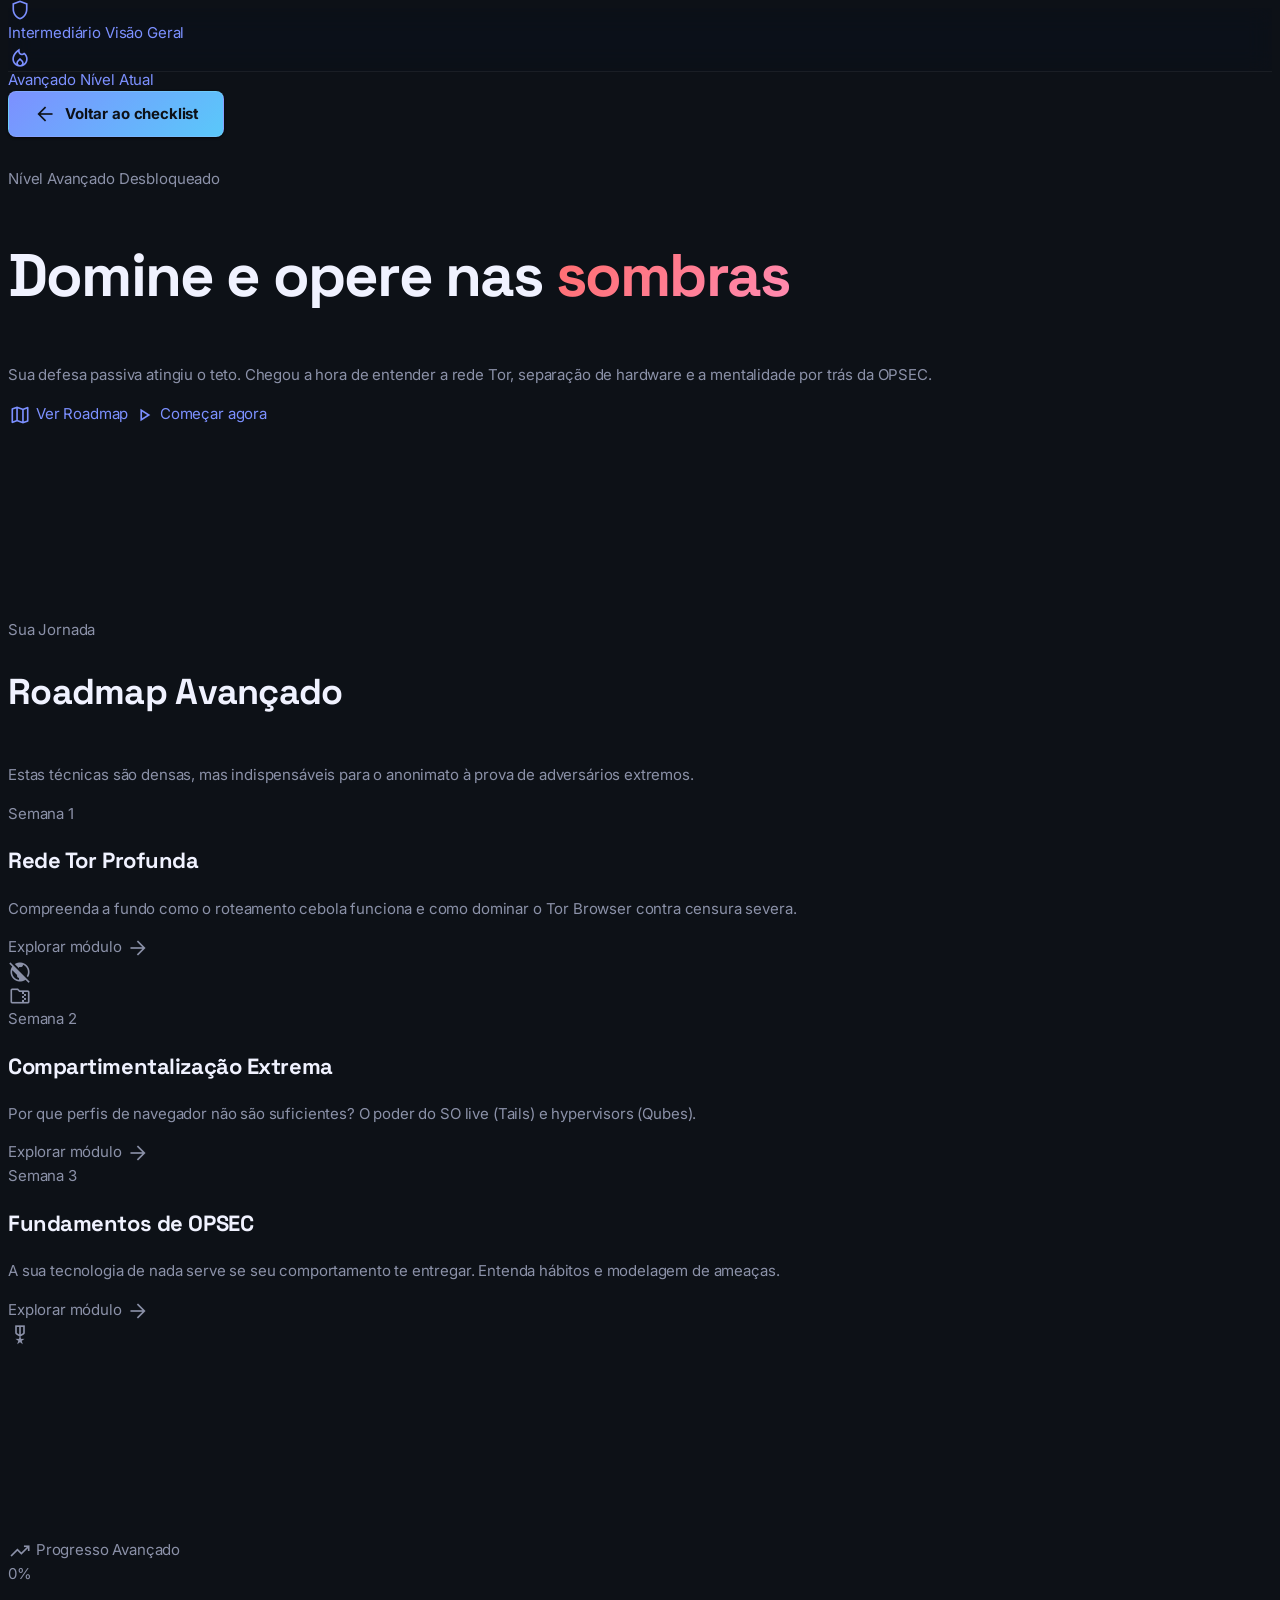
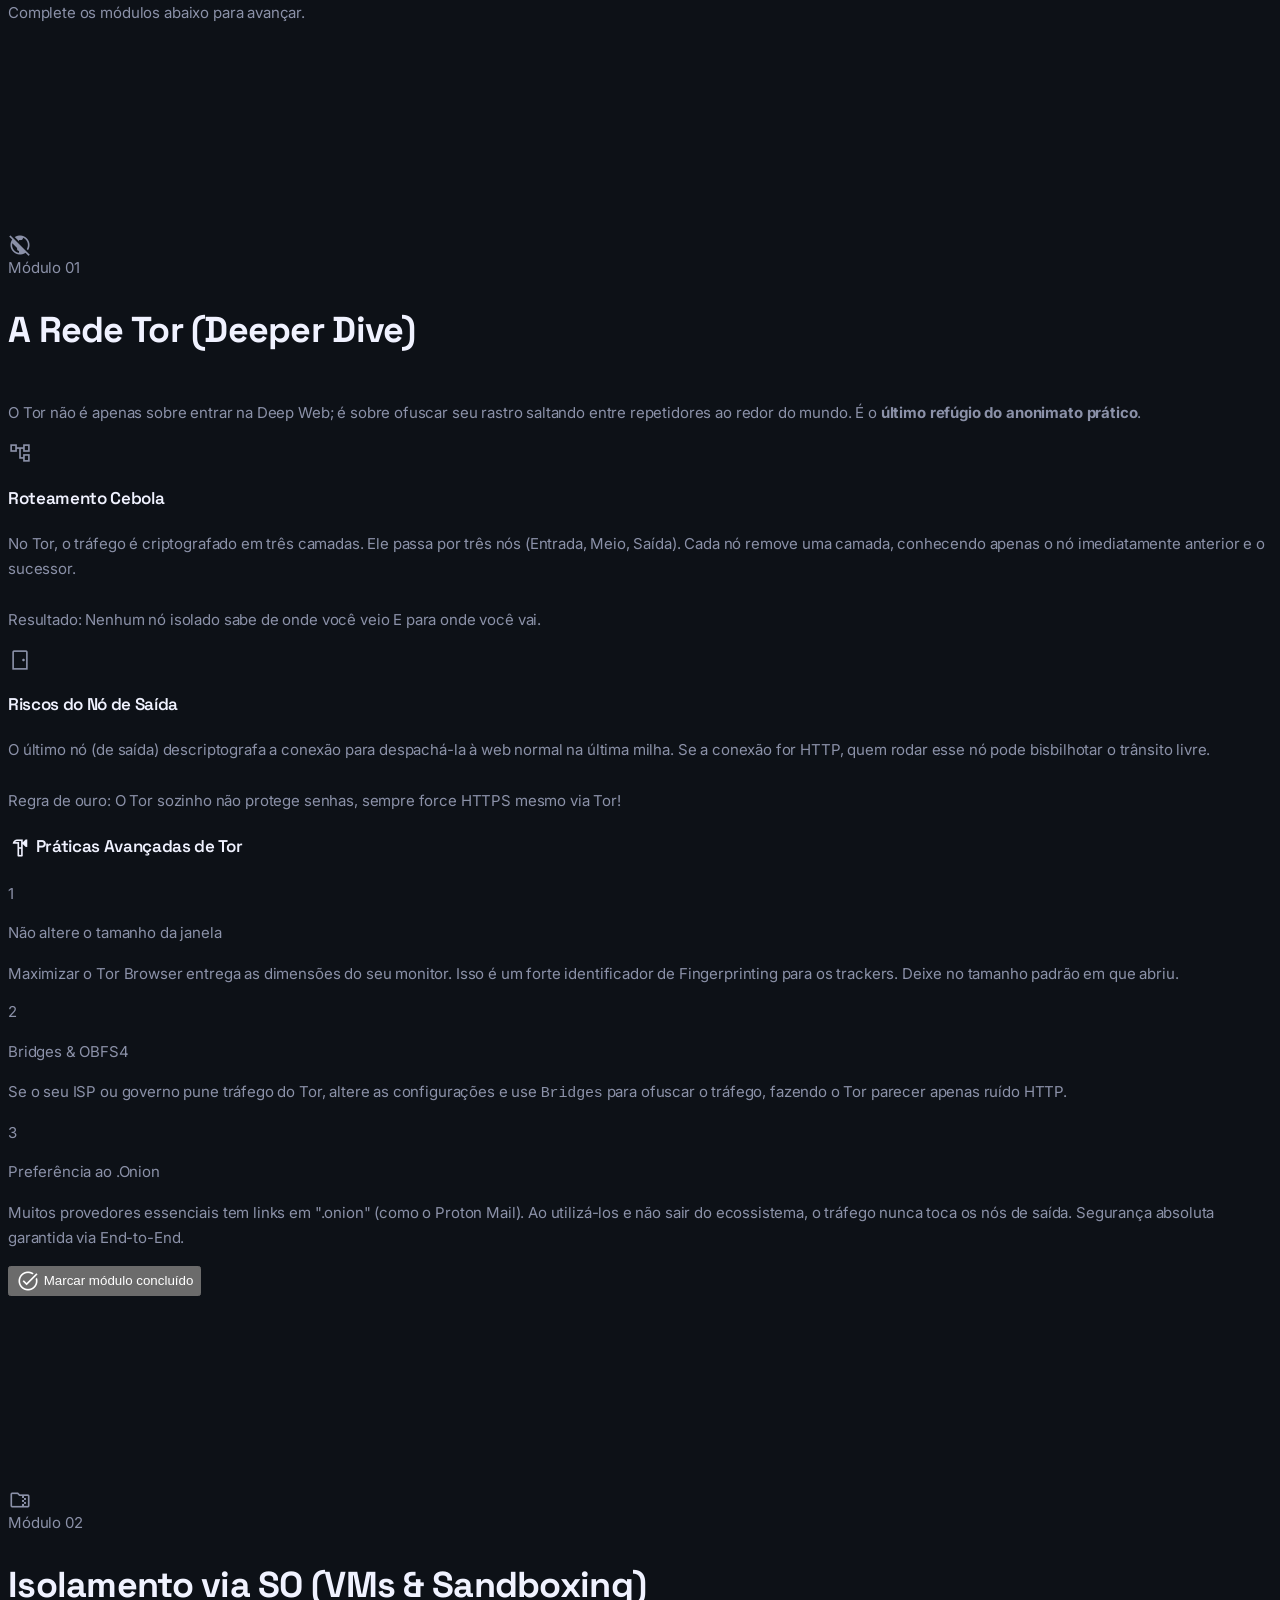
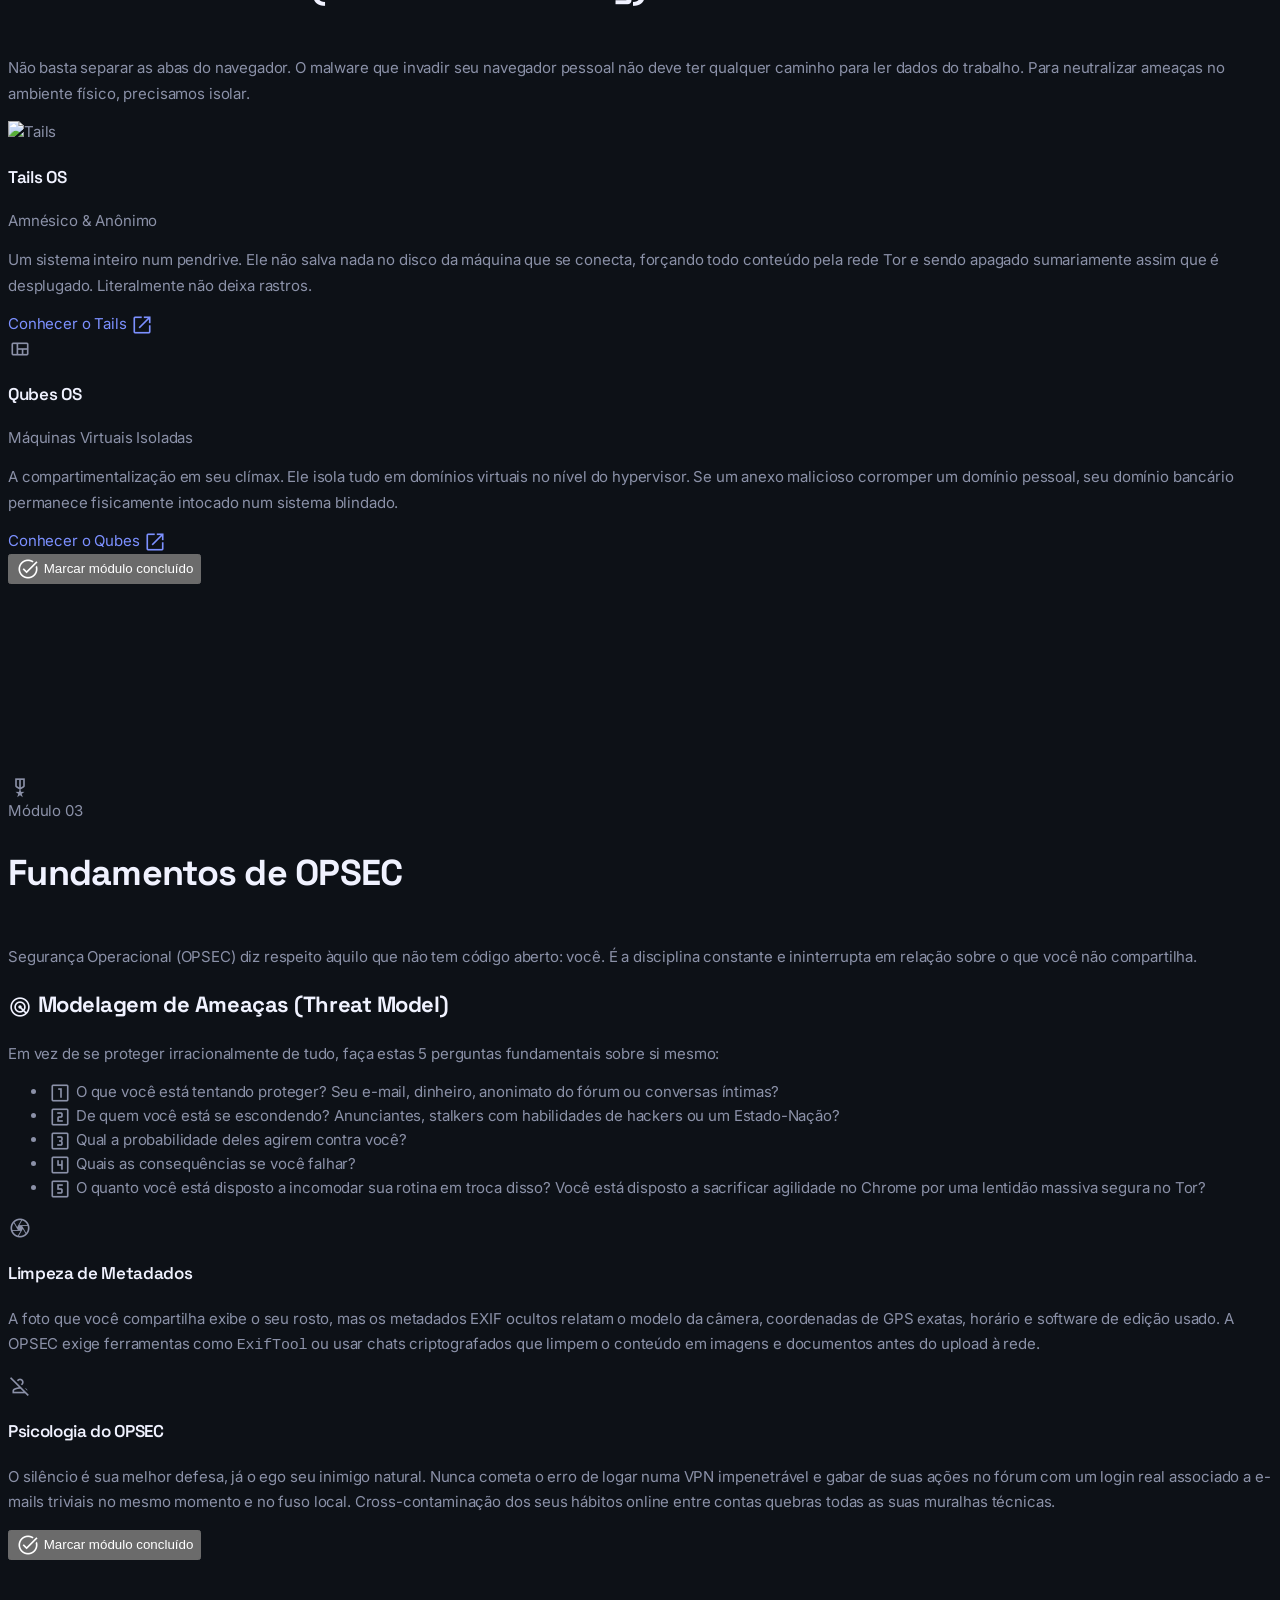
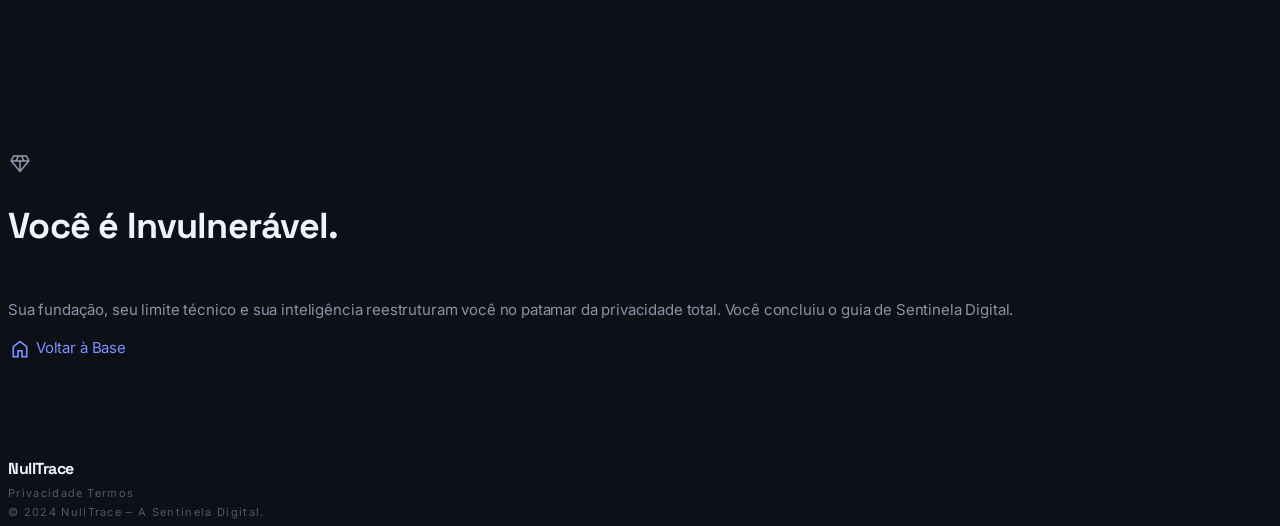
==== avancado.html @ dd0b60dd "feat: implement dropdown navigation menus with custom styling and tooltips" ====
<!DOCTYPE html>
<html class="dark" lang="pt-BR">
<head>
    <meta charset="utf-8" />
    <meta content="width=device-width, initial-scale=1.0" name="viewport" />
    <title>Nível Avançado | NullTrace</title>
    <meta name="description" content="Guia avançado de privacidade digital: Tor, Compartimentalização Extrema e OPSEC Básica." />
    <script src="https://cdn.tailwindcss.com?plugins=forms,container-queries"></script>
    <link href="https://fonts.googleapis.com/css2?family=Space+Grotesk:wght@300;400;500;600;700&family=Inter:wght@300;400;500;600&display=swap" rel="stylesheet" />
    <link href="https://fonts.googleapis.com/css2?family=Material+Symbols+Outlined:wght,FILL@100..700,0..1&display=swap" rel="stylesheet" />
    <script src="js/tailwind-config.js"></script>
    <link rel="stylesheet" href="css/style.css">
    <link rel="stylesheet" href="css/avancado.css">
</head>
<body class="selection:bg-error-container selection:text-white bg-[#0e1322] text-slate-50 min-h-screen flex flex-col">

    <!-- TopNavBar -->
    <nav class="w-full z-50 bg-[#0e1322]/60 backdrop-blur-xl border-b border-white/10">
        <div class="flex justify-between items-center px-8 py-4 max-w-7xl mx-auto gap-16">
            <a class="text-2xl font-bold tracking-tighter text-white pr-8" href="index.html">NullTrace</a>
            <div class="flex items-center gap-4">
                <div class="relative group py-2">
                    <button class="inline-flex items-center gap-2 px-3 py-1.5 rounded-full bg-error/10 border border-error/20 hover:bg-error/20 text-error text-xs font-bold uppercase tracking-widest cursor-pointer transition-colors">
                        <span class="material-symbols-outlined text-sm">local_fire_department</span> Avançado
                        <span class="material-symbols-outlined text-[16px] transition-transform duration-300 group-hover:rotate-180">expand_more</span>
                    </button>
                    <div class="absolute right-0 top-full mt-2 w-56 opacity-0 invisible group-hover:opacity-100 group-hover:visible transition-all duration-300 transform translate-y-2 group-hover:translate-y-0 z-50">
                        <div class="bg-[#141925]/95 backdrop-blur-xl border border-outline-variant/20 rounded-2xl p-2 shadow-2xl flex flex-col gap-1">

                            <a href="intermediario.html" class="flex items-center gap-3 px-3 py-2.5 rounded-xl hover:bg-white/5 transition-colors group/item">
                                <div class="w-8 h-8 rounded-full bg-secondary/10 flex items-center justify-center text-secondary">
                                    <span class="material-symbols-outlined text-sm">shield</span>
                                </div>
                                <div class="flex flex-col">
                                    <span class="text-white font-bold text-sm">Intermediário</span>
                                    <span class="text-on-surface-variant text-[10px] uppercase tracking-wider group-hover/item:text-secondary transition-colors">Visão Geral</span>
                                </div>
                            </a>
                            <a href="avancado.html" class="flex items-center gap-3 px-3 py-2.5 rounded-xl bg-error/10 border border-error/20 transition-colors group/item">
                                <div class="w-8 h-8 rounded-full bg-error/20 flex items-center justify-center text-error">
                                    <span class="material-symbols-outlined text-sm">local_fire_department</span>
                                </div>
                                <div class="flex flex-col">
                                    <span class="text-error font-bold text-sm">Avançado</span>
                                    <span class="text-error/70 text-[10px] uppercase tracking-wider">Nível Atual</span>
                                </div>
                            </a>
                        </div>
                    </div>
                </div>
                <a href="comece-agora.html" class="text-slate-400 hover:text-white flex items-center gap-2 text-sm font-semibold transition-colors">
                    <span class="material-symbols-outlined text-base">arrow_back</span> Voltar ao checklist
                </a>
            </div>
        </div>
    </nav>

    <!-- Main Content -->
    <main class="flex-grow">

        <!-- Hero Section -->
        <section class="relative py-20 px-8 overflow-hidden">
            <div class="absolute inset-0 pointer-events-none">
                <div class="parallax-shape absolute top-0 left-1/2 -translate-x-1/2 w-[800px] h-[400px] bg-error/5 rounded-full blur-[120px]"></div>
            </div>
            <div class="max-w-4xl mx-auto text-center relative z-10">
                <div class="inline-flex items-center px-4 py-1.5 rounded-full bg-error/10 border border-error/20 text-error text-xs font-bold uppercase tracking-widest mb-8">
                    <span class="mr-2 flex h-2 w-2 rounded-full bg-error animate-pulse"></span>
                    Nível Avançado Desbloqueado
                </div>
                <h1 class="text-4xl md:text-6xl font-bold text-white mb-6 leading-tight">
                    Domine e opere nas <span class="text-gradient-error">sombras</span>
                </h1>
                <p class="text-xl text-on-surface-variant max-w-2xl mx-auto leading-relaxed mb-10">
                    Sua defesa passiva atingiu o teto. Chegou a hora de entender a rede Tor, separação de hardware e a mentalidade por trás da OPSEC.
                </p>
                <div class="flex flex-wrap justify-center gap-4">
                    <a href="#roadmap" class="smooth-scroll bg-error/10 hover:bg-error/20 border border-error/20 text-error px-6 py-3 rounded-xl font-bold transition-all flex items-center gap-2">
                        <span class="material-symbols-outlined">map</span> Ver Roadmap
                    </a>
                    <a href="#modulo-1" class="smooth-scroll bg-white/5 hover:bg-white/10 border border-white/10 text-white px-6 py-3 rounded-xl font-bold transition-all flex items-center gap-2">
                        <span class="material-symbols-outlined">play_arrow</span> Começar agora
                    </a>
                </div>
            </div>
        </section>

        <!-- Roadmap Visual -->
        <section class="py-16 px-8 bg-gradient-to-b from-[#0e1322] to-[#1a2235]" id="roadmap">
            <div class="max-w-5xl mx-auto">
                <div class="text-center mb-16">
                    <span class="text-error font-bold uppercase tracking-[0.2em] text-sm">Sua Jornada</span>
                    <h2 class="text-3xl md:text-4xl font-bold text-white mt-2">Roadmap Avançado</h2>
                    <p class="text-on-surface-variant mt-3 max-w-xl mx-auto">Estas técnicas são densas, mas indispensáveis para o anonimato à prova de adversários extremos.</p>
                </div>

                <!-- Roadmap Timeline -->
                <div class="roadmap-timeline relative">
                    <!-- Vertical Line -->
                    <div class="absolute left-8 md:left-1/2 md:-translate-x-px top-0 bottom-0 w-0.5 bg-gradient-to-b from-error/60 via-red-500/40 to-orange-500/30 hidden sm:block"></div>

                    <!-- Module 1 -->
                    <div class="roadmap-node relative flex flex-col md:flex-row items-start md:items-center gap-6 mb-16 group" data-module="1">
                        <div class="md:w-1/2 md:text-right md:pr-12 order-2 md:order-1">
                            <div class="roadmap-card bg-surface-container rounded-2xl p-6 border border-outline-variant/10 hover:border-error/40 transition-all duration-500 cursor-pointer" onclick="scrollToModule('modulo-1')">
                                <div class="flex items-center gap-3 mb-3 md:justify-end">
                                    <span class="px-2 py-0.5 rounded-full bg-error/15 text-error text-[10px] font-bold uppercase tracking-widest">Semana 1</span>
                                </div>
                                <h3 class="text-xl font-bold text-white mb-2">Rede Tor Profunda</h3>
                                <p class="text-on-surface-variant text-sm">Compreenda a fundo como o roteamento cebola funciona e como dominar o Tor Browser contra censura severa.</p>
                                <div class="flex items-center gap-2 mt-4 md:justify-end text-error text-sm font-semibold">
                                    <span>Explorar módulo</span>
                                    <span class="material-symbols-outlined text-sm">arrow_forward</span>
                                </div>
                            </div>
                        </div>
                        <div class="absolute left-8 md:left-1/2 -translate-x-1/2 order-1 md:order-2 z-10">
                            <div class="roadmap-dot w-10 h-10 rounded-full bg-error/20 border-2 border-error flex items-center justify-center text-error font-bold text-sm shadow-lg shadow-error/20">
                                <span class="material-symbols-outlined text-lg">public_off</span>
                            </div>
                        </div>
                        <div class="md:w-1/2 md:pl-12 order-3 hidden md:block"></div>
                    </div>

                    <!-- Module 2 -->
                    <div class="roadmap-node relative flex flex-col md:flex-row items-start md:items-center gap-6 mb-16 group" data-module="2">
                        <div class="md:w-1/2 md:pr-12 order-2 md:order-1 hidden md:block"></div>
                        <div class="absolute left-8 md:left-1/2 -translate-x-1/2 order-1 md:order-2 z-10">
                            <div class="roadmap-dot w-10 h-10 rounded-full bg-red-500/20 border-2 border-red-500 flex items-center justify-center text-red-500 font-bold text-sm shadow-lg shadow-red-500/20">
                                <span class="material-symbols-outlined text-lg">folder_zip</span>
                            </div>
                        </div>
                        <div class="md:w-1/2 md:pl-12 order-2 md:order-3">
                            <div class="roadmap-card bg-surface-container rounded-2xl p-6 border border-outline-variant/10 hover:border-red-500/40 transition-all duration-500 cursor-pointer" onclick="scrollToModule('modulo-2')">
                                <div class="flex items-center gap-3 mb-3">
                                    <span class="px-2 py-0.5 rounded-full bg-red-500/15 text-red-500 text-[10px] font-bold uppercase tracking-widest">Semana 2</span>
                                </div>
                                <h3 class="text-xl font-bold text-white mb-2">Compartimentalização Extrema</h3>
                                <p class="text-on-surface-variant text-sm">Por que perfis de navegador não são suficientes? O poder do SO live (Tails) e hypervisors (Qubes).</p>
                                <div class="flex items-center gap-2 mt-4 text-red-500 text-sm font-semibold">
                                    <span>Explorar módulo</span>
                                    <span class="material-symbols-outlined text-sm">arrow_forward</span>
                                </div>
                            </div>
                        </div>
                    </div>

                    <!-- Module 3 -->
                    <div class="roadmap-node relative flex flex-col md:flex-row items-start md:items-center gap-6 group" data-module="3">
                        <div class="md:w-1/2 md:text-right md:pr-12 order-2 md:order-1">
                            <div class="roadmap-card bg-surface-container rounded-2xl p-6 border border-outline-variant/10 hover:border-orange-500/40 transition-all duration-500 cursor-pointer" onclick="scrollToModule('modulo-3')">
                                <div class="flex items-center gap-3 mb-3 md:justify-end">
                                    <span class="px-2 py-0.5 rounded-full bg-orange-500/15 text-orange-500 text-[10px] font-bold uppercase tracking-widest">Semana 3</span>
                                </div>
                                <h3 class="text-xl font-bold text-white mb-2">Fundamentos de OPSEC</h3>
                                <p class="text-on-surface-variant text-sm">A sua tecnologia de nada serve se seu comportamento te entregar. Entenda hábitos e modelagem de ameaças.</p>
                                <div class="flex items-center gap-2 mt-4 md:justify-end text-orange-500 text-sm font-semibold">
                                    <span>Explorar módulo</span>
                                    <span class="material-symbols-outlined text-sm">arrow_forward</span>
                                </div>
                            </div>
                        </div>
                        <div class="absolute left-8 md:left-1/2 -translate-x-1/2 order-1 md:order-2 z-10">
                            <div class="roadmap-dot w-10 h-10 rounded-full bg-orange-500/20 border-2 border-orange-500 flex items-center justify-center text-orange-500 font-bold text-sm shadow-lg shadow-orange-500/20">
                                <span class="material-symbols-outlined text-lg">military_tech</span>
                            </div>
                        </div>
                        <div class="md:w-1/2 md:pl-12 order-3 hidden md:block"></div>
                    </div>
                </div>
            </div>
        </section>

        <!-- Progress Tracker -->
        <section class="px-8 pb-16 bg-[#1a2235]">
            <div class="max-w-3xl mx-auto">
                <div class="bg-surface-container rounded-2xl p-6 border border-outline-variant/10">
                    <div class="flex items-center justify-between mb-4">
                        <div class="flex items-center gap-3">
                            <span class="material-symbols-outlined text-error">trending_up</span>
                            <span class="text-white font-bold text-sm">Progresso Avançado</span>
                        </div>
                        <span id="adv-progress-pct" class="text-error font-bold text-lg">0%</span>
                    </div>
                    <div class="w-full bg-surface-container-highest rounded-full h-2 overflow-hidden">
                        <div id="adv-progress-bar" class="bg-gradient-to-r from-error to-red-500 h-full rounded-full transition-all duration-700 ease-out w-0 relative">
                            <div class="absolute inset-0 bg-white/20 blur-[2px]"></div>
                        </div>
                    </div>
                    <p id="adv-progress-msg" class="text-on-surface-variant text-xs mt-3">Complete os módulos abaixo para avançar.</p>
                </div>
            </div>
        </section>

        <!-- ═══ MODULE 1: Tor Absoluto ═══ -->
        <section class="py-16 px-8 bg-gradient-to-b from-[#1a2235] to-[#090c15]" id="modulo-1">
            <div class="max-w-4xl mx-auto">
                <div class="flex items-start gap-6 mb-10">
                    <div class="w-14 h-14 rounded-2xl bg-error/15 border border-error/25 flex items-center justify-center flex-shrink-0">
                        <span class="material-symbols-outlined text-error text-2xl">public_off</span>
                    </div>
                    <div>
                        <span class="text-error text-xs font-bold uppercase tracking-widest">Módulo 01</span>
                        <h2 class="text-3xl font-bold text-white mt-1">A Rede Tor (Deeper Dive)</h2>
                        <p class="text-on-surface-variant mt-2 max-w-2xl">O Tor não é apenas sobre entrar na Deep Web; é sobre ofuscar seu rastro saltando entre repetidores ao redor do mundo. É o <strong class="text-white font-bold">último refúgio do anonimato prático</strong>.</p>
                    </div>
                </div>

                <!-- Tor Explanation Cards -->
                <div class="grid md:grid-cols-2 gap-6 mb-10">
                    <div class="info-card bg-surface-container rounded-2xl p-6 border border-outline-variant/10 relative overflow-hidden">
                        <div class="flex items-center gap-3 mb-4 mt-2">
                            <span class="material-symbols-outlined text-white text-xl">account_tree</span>
                            <h4 class="text-white font-bold">Roteamento Cebola</h4>
                        </div>
                        <p class="text-on-surface-variant text-sm mb-4 leading-relaxed">
                            No Tor, o tráfego é criptografado em três camadas. Ele passa por três nós (Entrada, Meio, Saída).
                            Cada nó remove uma camada, conhecendo apenas o nó imediatamente anterior e o sucessor.
                            <br><br>
                            Resultado: <span class="text-error font-medium">Nenhum nó isolado sabe de onde você veio E para onde você vai.</span>
                        </p>
                    </div>
                    <div class="info-card bg-surface-container rounded-2xl p-6 border border-outline-variant/10 relative overflow-hidden">
                        <div class="flex items-center gap-3 mb-4 mt-2">
                            <span class="material-symbols-outlined text-white text-xl">sensor_door</span>
                            <h4 class="text-white font-bold">Riscos do Nó de Saída</h4>
                        </div>
                        <p class="text-on-surface-variant text-sm mb-4 leading-relaxed">
                            O último nó (de saída) descriptografa a conexão para despachá-la à web normal na última milha. Se a conexão for HTTP, quem rodar esse nó pode bisbilhotar o trânsito livre.
                            <br><br>
                            Regra de ouro: <span class="text-error font-medium">O Tor sozinho não protege senhas, sempre force HTTPS mesmo via Tor!</span>
                        </p>
                    </div>
                </div>

                <!-- Step by Step -->
                <div class="bg-surface-container rounded-2xl p-6 border border-outline-variant/10 mb-6">
                    <h4 class="text-white font-bold mb-5 flex items-center gap-2">
                        <span class="material-symbols-outlined text-error text-lg">hardware</span> Práticas Avançadas de Tor
                    </h4>
                    <div class="space-y-4">
                        <div class="adv-step flex items-start gap-4 p-4 rounded-xl bg-white/[0.02] border border-transparent hover:border-error/20 transition-all">
                            <div class="w-8 h-8 rounded-full bg-error/15 flex items-center justify-center text-error text-sm font-bold flex-shrink-0 mt-0.5">1</div>
                            <div>
                                <p class="text-white font-semibold text-sm">Não altere o tamanho da janela</p>
                                <p class="text-on-surface-variant text-xs mt-1">Maximizar o Tor Browser entrega as dimensões do seu monitor. Isso é um forte identificador de Fingerprinting para os trackers. Deixe no tamanho padrão em que abriu.</p>
                            </div>
                        </div>
                        <div class="adv-step flex items-start gap-4 p-4 rounded-xl bg-white/[0.02] border border-transparent hover:border-error/20 transition-all">
                            <div class="w-8 h-8 rounded-full bg-error/15 flex items-center justify-center text-error text-sm font-bold flex-shrink-0 mt-0.5">2</div>
                            <div>
                                <p class="text-white font-semibold text-sm">Bridges & OBFS4</p>
                                <p class="text-on-surface-variant text-xs mt-1">Se o seu ISP ou governo pune tráfego do Tor, altere as configurações e use <code class="bg-white/5 px-1 rounded text-error font-mono">Bridges</code> para ofuscar o tráfego, fazendo o Tor parecer apenas ruído HTTP.</p>
                            </div>
                        </div>
                        <div class="adv-step flex items-start gap-4 p-4 rounded-xl bg-white/[0.02] border border-transparent hover:border-error/20 transition-all">
                            <div class="w-8 h-8 rounded-full bg-error/15 flex items-center justify-center text-error text-sm font-bold flex-shrink-0 mt-0.5">3</div>
                            <div>
                                <p class="text-white font-semibold text-sm">Preferência ao .Onion</p>
                                <p class="text-on-surface-variant text-xs mt-1">Muitos provedores essenciais tem links em ".onion" (como o Proton Mail). Ao utilizá-los e não sair do ecossistema, o tráfego nunca toca os nós de saída. Segurança absoluta garantida via End-to-End.</p>
                            </div>
                        </div>
                    </div>
                </div>

                <div class="text-center">
                    <button class="module-complete-btn px-8 py-3 bg-error hover:bg-error/80 text-white rounded-xl font-bold transition-all flex items-center gap-2 mx-auto" data-module="0" onclick="toggleModule(0)">
                        <span class="material-symbols-outlined text-lg">task_alt</span>
                        <span class="btn-text">Marcar módulo concluído</span>
                    </button>
                </div>
            </div>
        </section>

        <!-- Divider -->
        <div class="max-w-4xl mx-auto px-8"><div class="h-px bg-gradient-to-r from-transparent via-outline-variant/20 to-transparent"></div></div>

        <!-- ═══ MODULE 2: Compartimentalização OS ═══ -->
        <section class="py-16 px-8 bg-gradient-to-b from-[#090c15] to-[#1a2235]" id="modulo-2">
            <div class="max-w-4xl mx-auto">
                <div class="flex items-start gap-6 mb-10">
                    <div class="w-14 h-14 rounded-2xl bg-red-500/15 border border-red-500/25 flex items-center justify-center flex-shrink-0">
                        <span class="material-symbols-outlined text-red-500 text-2xl">folder_zip</span>
                    </div>
                    <div>
                        <span class="text-red-500 text-xs font-bold uppercase tracking-widest">Módulo 02</span>
                        <h2 class="text-3xl font-bold text-white mt-1">Isolamento via SO (VMs & Sandboxing)</h2>
                        <p class="text-on-surface-variant mt-2 max-w-2xl">Não basta separar as abas do navegador. O malware que invadir seu navegador pessoal não deve ter qualquer caminho para ler dados do trabalho. Para neutralizar ameaças no ambiente físico, precisamos isolar.</p>
                    </div>
                </div>

                <!-- OS Cards -->
                <div class="grid md:grid-cols-2 gap-4 mb-10">
                    <div class="info-card bg-surface-container rounded-2xl p-6 border border-outline-variant/10 group cursor-default">
                        <div class="flex items-center gap-4 mb-4">
                            <div class="w-12 h-12 bg-white flex items-center justify-center rounded-xl">
                                <img src="https://cdn.simpleicons.org/linux/000" alt="Tails" class="w-8 h-8">
                            </div>
                            <div>
                                <h4 class="text-white font-bold text-lg">Tails OS</h4>
                                <span class="text-on-surface-variant text-[10px] uppercase tracking-widest">Amnésico & Anônimo</span>
                            </div>
                        </div>
                        <p class="text-on-surface-variant text-sm mb-4 leading-relaxed">
                            Um sistema inteiro num pendrive. Ele não salva nada no disco da máquina que se conecta, forçando todo conteúdo pela rede Tor e sendo apagado sumariamente assim que é desplugado. Literalmente não deixa rastros.
                        </p>
                        <a href="https://tails.boum.org/" target="_blank" class="text-red-500 font-bold text-sm inline-flex items-center hover:underline gap-1">Conhecer o Tails <span class="material-symbols-outlined text-[16px]">open_in_new</span></a>
                    </div>
                    <div class="info-card bg-surface-container rounded-2xl p-6 border border-outline-variant/10 group cursor-default">
                        <div class="flex items-center gap-4 mb-4">
                            <div class="w-12 h-12 bg-[#2D31A6] flex items-center justify-center rounded-xl">
                                <span class="material-symbols-outlined text-white text-3xl">view_quilt</span>
                            </div>
                            <div>
                                <h4 class="text-white font-bold text-lg">Qubes OS</h4>
                                <span class="text-on-surface-variant text-[10px] uppercase tracking-widest">Máquinas Virtuais Isoladas</span>
                            </div>
                        </div>
                        <p class="text-on-surface-variant text-sm mb-4 leading-relaxed">
                            A compartimentalização em seu clímax. Ele isola tudo em domínios virtuais no nível do hypervisor. Se um anexo malicioso corromper um domínio pessoal, seu domínio bancário permanece fisicamente intocado num sistema blindado.
                        </p>
                        <a href="https://www.qubes-os.org/" target="_blank" class="text-red-500 font-bold text-sm inline-flex items-center hover:underline gap-1">Conhecer o Qubes <span class="material-symbols-outlined text-[16px]">open_in_new</span></a>
                    </div>
                </div>

                <div class="text-center">
                    <button class="module-complete-btn px-8 py-3 bg-red-500 hover:bg-red-500/80 text-white rounded-xl font-bold transition-all flex items-center gap-2 mx-auto" data-module="1" onclick="toggleModule(1)">
                        <span class="material-symbols-outlined text-lg">task_alt</span>
                        <span class="btn-text">Marcar módulo concluído</span>
                    </button>
                </div>
            </div>
        </section>

        <div class="max-w-4xl mx-auto px-8"><div class="h-px bg-gradient-to-r from-transparent via-outline-variant/20 to-transparent"></div></div>

        <!-- ═══ MODULE 3: OPSEC ═══ -->
        <section class="py-16 px-8 bg-gradient-to-b from-[#1a2235] to-[#090c15]" id="modulo-3">
            <div class="max-w-4xl mx-auto">
                <div class="flex items-start gap-6 mb-10">
                    <div class="w-14 h-14 rounded-2xl bg-orange-500/15 border border-orange-500/25 flex items-center justify-center flex-shrink-0">
                        <span class="material-symbols-outlined text-orange-500 text-2xl">military_tech</span>
                    </div>
                    <div>
                        <span class="text-orange-500 text-xs font-bold uppercase tracking-widest">Módulo 03</span>
                        <h2 class="text-3xl font-bold text-white mt-1">Fundamentos de OPSEC</h2>
                        <p class="text-on-surface-variant mt-2 max-w-2xl">Segurança Operacional (OPSEC) diz respeito àquilo que não tem código aberto: você. É a disciplina constante e ininterrupta em relação sobre o que você não compartilha.</p>
                    </div>
                </div>

                <!-- Threat Modeling -->
                <div class="bg-surface-container rounded-2xl p-8 border-l-4 border-orange-500 border-t border-r border-b border-t-outline-variant/10 border-r-outline-variant/10 border-b-outline-variant/10 mb-10">
                    <h3 class="text-xl font-bold text-white mb-6 flex items-center gap-2">
                        <span class="material-symbols-outlined text-orange-500 text-2xl">radar</span> Modelagem de Ameaças (Threat Model)
                    </h3>
                    <p class="text-on-surface-variant text-sm mb-6 leading-relaxed">
                        Em vez de se proteger irracionalmente de tudo, faça estas 5 perguntas fundamentais sobre si mesmo:
                    </p>
                    <ul class="space-y-4 text-sm font-medium mb-6">
                        <li class="flex items-start gap-3">
                            <span class="material-symbols-outlined text-orange-500/80 mt-0.5">looks_one</span>
                            <span class="text-white">O que você está tentando proteger? <span class="block text-xs font-normal text-on-surface-variant mt-1">Seu e-mail, dinheiro, anonimato do fórum ou conversas íntimas?</span></span>
                        </li>
                        <li class="flex items-start gap-3">
                            <span class="material-symbols-outlined text-orange-500/80 mt-0.5">looks_two</span>
                            <span class="text-white">De quem você está se escondendo? <span class="block text-xs font-normal text-on-surface-variant mt-1">Anunciantes, stalkers com habilidades de hackers ou um Estado-Nação?</span></span>
                        </li>
                        <li class="flex items-start gap-3">
                            <span class="material-symbols-outlined text-orange-500/80 mt-0.5">looks_3</span>
                            <span class="text-white">Qual a probabilidade deles agirem contra você?</span>
                        </li>
                        <li class="flex items-start gap-3">
                            <span class="material-symbols-outlined text-orange-500/80 mt-0.5">looks_4</span>
                            <span class="text-white">Quais as consequências se você falhar?</span>
                        </li>
                        <li class="flex items-start gap-3">
                            <span class="material-symbols-outlined text-orange-500/80 mt-0.5">looks_5</span>
                            <span class="text-white">O quanto você está disposto a incomodar sua rotina em troca disso? <span class="block text-xs font-normal text-on-surface-variant mt-1">Você está disposto a sacrificar agilidade no Chrome por uma lentidão massiva segura no Tor?</span></span>
                        </li>
                    </ul>
                </div>

                <!-- Habits and Metadata -->
                 <div class="grid md:grid-cols-2 gap-6 mb-10">
                    <div class="info-card bg-surface-container rounded-2xl p-6 border border-outline-variant/10 relative overflow-hidden">
                        <div class="flex items-center gap-3 mb-4 mt-2">
                            <span class="material-symbols-outlined text-white text-xl">camera</span>
                            <h4 class="text-white font-bold">Limpeza de Metadados</h4>
                        </div>
                        <p class="text-on-surface-variant text-sm leading-relaxed">
                            A foto que você compartilha exibe o seu rosto, mas os metadados EXIF ocultos relatam o modelo da câmera, coordenadas de GPS exatas, horário e software de edição usado. A OPSEC exige ferramentas como <code class="bg-white/5 px-1 py-0.5 font-mono text-xs rounded text-orange-500">ExifTool</code>  ou usar chats criptografados que limpem o conteúdo em imagens e documentos antes do upload à rede.
                        </p>
                    </div>
                    <div class="info-card bg-surface-container rounded-2xl p-6 border border-outline-variant/10 relative overflow-hidden">
                        <div class="flex items-center gap-3 mb-4 mt-2">
                            <span class="material-symbols-outlined text-white text-xl">person_off</span>
                            <h4 class="text-white font-bold">Psicologia do OPSEC</h4>
                        </div>
                        <p class="text-on-surface-variant text-sm leading-relaxed">
                            O silêncio é sua melhor defesa, já o ego seu inimigo natural. Nunca cometa o erro de logar numa VPN impenetrável e gabar de suas ações no fórum com um login real associado a e-mails triviais no mesmo momento e no fuso local. Cross-contaminação dos seus hábitos online entre contas quebras todas as suas muralhas técnicas.
                        </p>
                    </div>
                </div>

                <div class="text-center">
                    <button class="module-complete-btn px-8 py-3 bg-orange-500 hover:bg-orange-500/80 text-white rounded-xl font-bold transition-all flex items-center gap-2 mx-auto" data-module="2" onclick="toggleModule(2)">
                        <span class="material-symbols-outlined text-lg">task_alt</span>
                        <span class="btn-text">Marcar módulo concluído</span>
                    </button>
                </div>
            </div>
        </section>

        <!-- Final CTA -->
        <section class="py-20 px-8 bg-gradient-to-b from-[#090c15] to-[#0e1322]">
            <div class="max-w-3xl mx-auto text-center">
                <div id="final-banner" class="bg-surface-container rounded-3xl p-10 border border-outline-variant/10 relative overflow-hidden">
                    <div class="absolute top-0 left-1/2 -translate-x-1/2 w-[400px] h-[200px] bg-error/5 rounded-full blur-[80px] pointer-events-none"></div>
                    <div class="relative z-10">
                        <span class="material-symbols-outlined text-error text-5xl mb-4 block">diamond</span>
                        <h2 class="text-2xl md:text-3xl font-bold text-white mb-4">Você é Invulnerável.</h2>
                        <p class="text-on-surface-variant mb-8 max-w-lg mx-auto">Sua fundação, seu limite técnico e sua inteligência reestruturam você no patamar da privacidade total. Você concluiu o guia de Sentinela Digital.</p>
                        <a href="index.html" class="inline-flex items-center gap-2 bg-white/5 hover:bg-white/10 border border-white/10 text-white px-6 py-3 rounded-xl font-bold transition-all">
                            <span class="material-symbols-outlined">home</span> Voltar à Base
                        </a>
                    </div>
                </div>
            </div>
        </section>

    </main>

    <!-- Footer -->
    <footer class="bg-[#0e1322] w-full py-12 border-t border-white/5 mt-auto">
        <div class="flex flex-col md:flex-row justify-between items-center px-8 max-w-7xl mx-auto gap-8">
            <div class="text-lg font-bold text-slate-200">NullTrace</div>
            <div class="flex gap-8">
                <a class="text-slate-500 hover:text-blue-400 transition-colors text-xs uppercase tracking-[0.1em]" href="#">Privacidade</a>
                <a class="text-slate-500 hover:text-blue-400 transition-colors text-xs uppercase tracking-[0.1em]" href="#">Termos</a>
            </div>
            <div class="text-slate-500 text-sm">© 2024 NullTrace – A Sentinela Digital.</div>
        </div>
    </footer>

    <script src="https://cdn.jsdelivr.net/gh/studio-freight/lenis@1.0.29/bundled/lenis.min.js"></script>
    <script src="js/avancado.js"></script>
</body>
</html>
---- css/style.css ----
/* â•â•â•â•â•â•â•â•â•â•â•â•â•â•â•â•â•â•â•â•â•â•â•â•â•â•â•â•â•â•â•â•â•â•â•â•â•â•â•â•â•â•â•â•â•â•â•â•â•â•â•â•â•â•â•â•â•â•â•â•â•â•â•
   NullTrace â€” Design System
   InspiraÃ§Ã£o: Linear App â€” Minimalista, dark, levemente azulado
   â•â•â•â•â•â•â•â•â•â•â•â•â•â•â•â•â•â•â•â•â•â•â•â•â•â•â•â•â•â•â•â•â•â•â•â•â•â•â•â•â•â•â•â•â•â•â•â•â•â•â•â•â•â•â•â•â•â•â•â•â•â•â• */

/* â”€â”€ 1. Design Tokens â€” VariÃ¡veis Globais â”€â”€â”€â”€â”€â”€â”€â”€â”€â”€â”€â”€â”€â”€â”€â”€â”€â”€â”€â”€â”€â”€â”€ */
:root {
  /* â”€ Cores base â”€ */
  --color-bg:               #0d1117;   /* fundo principal â€” azul escuro profundo */
  --color-bg-subtle:        #0f1623;   /* fundo levemente mais claro */
  --color-surface:          #141925;   /* superfÃ­cie de cards */
  --color-surface-raised:   #1a2033;   /* card hover / raised */
  --color-surface-overlay:  #1e2538;   /* overlays, modais */

  /* â”€ Cores de borda â”€ */
  --color-border:           rgba(255, 255, 255, 0.06);
  --color-border-subtle:    rgba(255, 255, 255, 0.04);
  --color-border-strong:    rgba(255, 255, 255, 0.12);
  --color-border-accent:    rgba(124, 144, 255, 0.25);

  /* â”€ Cores de texto â”€ */
  --color-text-primary:     #f0f2ff;   /* tÃ­tulos â€” quase branco com toque azulado */
  --color-text-secondary:   #8b91a8;   /* texto suave â€” cinza azulado mÃ©dio */
  --color-text-tertiary:    #525768;   /* text muted â€” bem discreto */
  --color-text-inverse:     #0d1117;

  /* â”€ Acento â€” azul Linear â”€ */
  --color-accent:           #7c90ff;   /* azul elÃ©trico suave */
  --color-accent-hover:     #9baeff;
  --color-accent-muted:     rgba(124, 144, 255, 0.12);
  --color-accent-glow:      rgba(124, 144, 255, 0.20);

  /* â”€ Acento secundÃ¡rio â€” azul-ciano â”€ */
  --color-secondary:        #5ac8fa;
  --color-secondary-muted:  rgba(90, 200, 250, 0.10);

  /* â”€ Estados semÃ¢nticos â”€ */
  --color-success:          #3ddc84;
  --color-success-muted:    rgba(61, 220, 132, 0.12);
  --color-warning:          #f5a623;
  --color-warning-muted:    rgba(245, 166, 35, 0.12);
  --color-error:            #ff6b6b;
  --color-error-muted:      rgba(255, 107, 107, 0.12);

  /* â”€ Tipografia â”€ */
  --font-display:   'Space Grotesk', system-ui, sans-serif;
  --font-body:      'Inter', system-ui, sans-serif;
  --font-mono:      'JetBrains Mono', 'Fira Code', monospace;

  /* Escala de font-size */
  --text-xs:    0.6875rem;  /* 11px */
  --text-sm:    0.8125rem;  /* 13px */
  --text-base:  0.9375rem;  /* 15px */
  --text-md:    1.0625rem;  /* 17px */
  --text-lg:    1.1875rem;  /* 19px */
  --text-xl:    1.375rem;   /* 22px */
  --text-2xl:   1.75rem;    /* 28px */
  --text-3xl:   2.25rem;    /* 36px */
  --text-4xl:   3rem;       /* 48px */
  --text-5xl:   3.75rem;    /* 60px */
  --text-6xl:   4.5rem;     /* 72px */

  /* Peso */
  --weight-regular:  400;
  --weight-medium:   500;
  --weight-semibold: 600;
  --weight-bold:     700;

  /* Line height */
  --leading-tight:    1.2;
  --leading-snug:     1.35;
  --leading-normal:   1.5;
  --leading-relaxed:  1.7;

  /* Letter spacing */
  --tracking-tight:   -0.03em;
  --tracking-snug:    -0.02em;
  --tracking-normal:  -0.01em;
  --tracking-wide:    0.04em;
  --tracking-widest:  0.12em;

  /* â”€ EspaÃ§amento â”€ */
  --space-1:   0.25rem;   /*  4px */
  --space-2:   0.5rem;    /*  8px */
  --space-3:   0.75rem;   /* 12px */
  --space-4:   1rem;      /* 16px */
  --space-5:   1.25rem;   /* 20px */
  --space-6:   1.5rem;    /* 24px */
  --space-8:   2rem;      /* 32px */
  --space-10:  2.5rem;    /* 40px */
  --space-12:  3rem;      /* 48px */
  --space-16:  4rem;      /* 64px */
  --space-20:  5rem;      /* 80px */
  --space-24:  6rem;      /* 96px */
  --space-32:  8rem;      /* 128px */

  /* â”€ Bordas / Radius â”€ */
  --radius-sm:   4px;
  --radius-md:   8px;
  --radius-lg:   12px;
  --radius-xl:   16px;
  --radius-2xl:  20px;
  --radius-3xl:  28px;
  --radius-full: 9999px;

  /* â”€ Sombras â”€ */
  --shadow-sm:    0 1px 3px rgba(0, 0, 0, 0.4), 0 1px 2px rgba(0, 0, 0, 0.3);
  --shadow-md:    0 4px 12px rgba(0, 0, 0, 0.35), 0 2px 4px rgba(0, 0, 0, 0.25);
  --shadow-lg:    0 12px 32px rgba(0, 0, 0, 0.4), 0 4px 8px rgba(0, 0, 0, 0.3);
  --shadow-accent: 0 0 0 1px var(--color-border-accent), 0 8px 30px var(--color-accent-glow);

  /* â”€ TransiÃ§Ãµes â”€ */
  --transition-fast:   120ms cubic-bezier(0.16, 1, 0.3, 1);
  --transition-base:   220ms cubic-bezier(0.16, 1, 0.3, 1);
  --transition-slow:   380ms cubic-bezier(0.16, 1, 0.3, 1);

  /* â”€ Blur â”€ */
  --blur-nav: 20px;
}


/* â”€â”€ 2. Reset & Base â”€â”€â”€â”€â”€â”€â”€â”€â”€â”€â”€â”€â”€â”€â”€â”€â”€â”€â”€â”€â”€â”€â”€â”€â”€â”€â”€â”€â”€â”€â”€â”€â”€â”€â”€â”€â”€â”€â”€â”€â”€â”€â”€ */
*, *::before, *::after {
  box-sizing: border-box;
}

html {
  -webkit-font-smoothing: antialiased;
  -moz-osx-font-smoothing: grayscale;
  color-scheme: dark;
}

body {
  font-family: var(--font-body);
  font-size: var(--text-base);
  font-weight: var(--weight-regular);
  line-height: var(--leading-normal);
  letter-spacing: var(--tracking-normal);
  background-color: var(--color-bg);
  color: var(--color-text-secondary);
}

/* â”€ Hierarquia tipogrÃ¡fica â”€ */
h1, h2, h3, h4, h5, h6 {
  font-family: var(--font-display);
  font-weight: var(--weight-bold);
  line-height: var(--leading-tight);
  letter-spacing: var(--tracking-snug);
  color: var(--color-text-primary);
}

h1 { font-size: var(--text-5xl); letter-spacing: var(--tracking-tight); }
h2 { font-size: var(--text-3xl); }
h3 { font-size: var(--text-xl); }
h4 { font-size: var(--text-md); font-weight: var(--weight-semibold); }

p {
  line-height: var(--leading-relaxed);
}

a {
  color: var(--color-accent);
  text-decoration: none;
  transition: color var(--transition-fast);
}
a:hover { color: var(--color-accent-hover); }

/* SeleÃ§Ã£o de texto */
::selection {
  background-color: var(--color-accent-muted);
  color: var(--color-text-primary);
}

/* â”€â”€ 3. Ãcones Material Symbols â”€â”€â”€â”€â”€â”€â”€â”€â”€â”€â”€â”€â”€â”€â”€â”€â”€â”€â”€â”€â”€â”€â”€â”€â”€â”€â”€â”€â”€â”€â”€â”€ */
.material-symbols-outlined {
  font-variation-settings: 'FILL' 0, 'wght' 350, 'GRAD' -25, 'opsz' 24;
  vertical-align: middle;
  user-select: none;
}

/* â”€â”€ 4. NavegaÃ§Ã£o â”€â”€â”€â”€â”€â”€â”€â”€â”€â”€â”€â”€â”€â”€â”€â”€â”€â”€â”€â”€â”€â”€â”€â”€â”€â”€â”€â”€â”€â”€â”€â”€â”€â”€â”€â”€â”€â”€â”€â”€â”€â”€â”€â”€â”€â”€ */
nav {
  background-color: rgba(13, 17, 23, 0.5) !important; /* Mais transparente */
  border-bottom: 1px solid var(--color-border) !important;
  backdrop-filter: blur(12px) saturate(180%);
  -webkit-backdrop-filter: blur(12px) saturate(180%);
  height: 64px; /* Fixando altura para consistÃªncia */
  display: flex;
  align-items: center;
}

/* Logo NullTrace */
nav a[href="index.html"]:first-child,
nav a[href="#"]:first-child {
  font-family: var(--font-display);
  font-weight: var(--weight-bold);
  font-size: 1.1rem;
  letter-spacing: var(--tracking-tight);
  color: var(--color-text-primary) !important;
  display: flex;
  align-items: center;
  gap: 8px;
}

/* Links da nav */
.nav-link {
  font-family: var(--font-body);
  font-size: var(--text-xs) !important;
  font-weight: var(--weight-medium);
  letter-spacing: var(--tracking-normal) !important; /* Menos tracking para ar moderno */
  text-transform: none !important; /* Sem uppercase agressivo */
  color: var(--color-text-secondary) !important;
  padding: 6px 12px !important;
  border-radius: var(--radius-md);
  transition: all var(--transition-fast) !important;
  position: relative;
  border-bottom: none !important; /* Removendo borda inferior antiga */
}

.nav-link:hover {
  color: var(--color-text-primary) !important;
  background-color: var(--color-accent-muted) !important;
}

/* Destaque sutil no item ativo */
.nav-link.text-blue-500 {
  color: var(--color-accent) !important;
  background-color: var(--color-accent-muted) !important;
}

/* BotÃ£o "Comece agora" na Nav */
nav a.bg-gradient-to-r {
  font-size: var(--text-xs) !important;
  padding: 8px 16px !important;
  border-radius: var(--radius-md) !important;
}

/* â”€â”€ 5. Hero Section â”€â”€â”€â”€â”€â”€â”€â”€â”€â”€â”€â”€â”€â”€â”€â”€â”€â”€â”€â”€â”€â”€â”€â”€â”€â”€â”€â”€â”€â”€â”€â”€â”€â”€â”€â”€â”€â”€â”€â”€â”€â”€â”€ */
header {
  padding-top: 160px !important; /* Mais respiro no topo */
  padding-bottom: 100px !important;
  background-color: var(--color-bg) !important;
}

header::before {
  content: '';
  position: absolute;
  inset: 0;
  background:
    radial-gradient(ellipse 80% 60% at 50% -10%, rgba(124, 144, 255, 0.08) 0%, transparent 70%),
    radial-gradient(ellipse 50% 40% at 80% 80%, rgba(90, 200, 250, 0.04) 0%, transparent 60%);
  pointer-events: none;
  z-index: 0;
}

.hero-gradient {
  background: radial-gradient(ellipse 70% 50% at 50% 0%, rgba(124, 144, 255, 0.10) 0%, transparent 65%);
}

/* Badge "Sua Privacidade Ã© um Direito" */
header .inline-flex.rounded-full {
  background-color: var(--color-accent-muted) !important;
  border-color: var(--color-border-accent) !important;
  color: var(--color-accent) !important;
  font-size: var(--text-xs);
  letter-spacing: var(--tracking-widest);
}

/* TÃ­tulo Hero */
header h1 {
  font-size: clamp(2.5rem, 6vw, var(--text-6xl));
  letter-spacing: var(--tracking-tight);
  background: linear-gradient(135deg, var(--color-text-primary) 40%, rgba(124, 144, 255, 0.7) 100%);
  -webkit-background-clip: text;
  -webkit-text-fill-color: transparent;
  background-clip: text;
}

header h1 .text-secondary {
  background: linear-gradient(135deg, var(--color-secondary) 0%, var(--color-accent) 100%);
  -webkit-background-clip: text;
  -webkit-text-fill-color: transparent;
  background-clip: text;
}

/* BotÃ£o CTA primÃ¡rio */
.bg-gradient-to-r.from-primary-container.to-secondary-container,
a[href="comece-agora.html"] {
  background: linear-gradient(135deg, var(--color-accent) 0%, var(--color-secondary) 100%) !important;
  color: var(--color-bg) !important;
  font-family: var(--font-body);
  font-weight: var(--weight-bold) !important;
  border-radius: var(--radius-md) !important;
  padding: 10px 24px !important;
  border: 1px solid rgba(255,255,255,0.1) !important;
  letter-spacing: var(--tracking-normal);
  transition: all var(--transition-base);
  box-shadow: var(--shadow-sm);
  display: inline-flex;
  align-items: center;
  justify-content: center;
  gap: 8px;
}

.bg-gradient-to-r.from-primary-container.to-secondary-container:hover,
a[href="comece-agora.html"]:hover {
  transform: translateY(-2px);
  box-shadow: 0 10px 30px var(--color-accent-glow);
  filter: brightness(1.1);
}

/* BotÃ£o secundÃ¡rio "Ver ferramentas" */
.bg-surface-container.hover\:bg-surface-container-high,
button.bg-surface-container {
  background-color: var(--color-surface) !important;
  border: 1px solid var(--color-border-strong) !important;
  color: var(--color-text-primary) !important;
  border-radius: var(--radius-md) !important;
  padding: 10px 24px !important;
  font-weight: var(--weight-semibold);
  transition: all var(--transition-base);
  display: inline-flex;
  align-items: center;
  justify-content: center;
  gap: 8px;
}

.bg-surface-container.hover\:bg-surface-container-high:hover,
button.bg-surface-container:hover {
  background-color: var(--color-surface-raised) !important;
  border-color: var(--color-border-accent) !important;
  transform: translateY(-2px);
}

/* â”€â”€ 6. SeÃ§Ãµes â€” Mais espaÃ§amento e clareza â”€â”€â”€â”€â”€â”€â”€â”€â”€â”€â”€â”€â”€â”€â”€â”€â”€â”€â”€â”€â”€ */
section {
  padding-top: var(--space-24) !important;
  padding-bottom: var(--space-24) !important;
}

/* Gaps maiores nos grids para "respirar" */
.grid {
  gap: var(--space-8) !important;
}

@media (min-width: 1024px) {
  .gap-x-12 { column-gap: var(--space-12) !important; }
}

/* EspaÃ§amento extra abaixo dos tÃ­tulos de seÃ§Ã£o */
section h2 {
  margin-bottom: var(--space-12) !important;
}

/* â”€ RÃ³tulos de seÃ§Ã£o (ex: "Contexto Atual") â”€ */
.text-primary.font-bold.uppercase {
  font-size: var(--text-xs);
  letter-spacing: var(--tracking-widest);
  color: var(--color-accent) !important;
  font-weight: var(--weight-semibold);
}

/* â”€â”€ 7. Cards â”€â”€â”€â”€â”€â”€â”€â”€â”€â”€â”€â”€â”€â”€â”€â”€â”€â”€â”€â”€â”€â”€â”€â”€â”€â”€â”€â”€â”€â”€â”€â”€â”€â”€â”€â”€â”€â”€â”€â”€â”€â”€â”€â”€â”€â”€â”€â”€â”€â”€ */
/* Cards stat "Por que importa" e Arsenal de Ferramentas */
.bg-surface-container.rounded-xl,
.bg-surface-container.flex.flex-col.h-full {
  background-color: var(--color-surface) !important;
  border: 1px solid var(--color-border) !important;
  border-radius: var(--radius-xl) !important;
  padding: var(--space-8) !important;
  transition: all var(--transition-base);
  box-shadow: var(--shadow-sm);
}

.bg-surface-container.rounded-xl:hover,
.bg-surface-container.flex.flex-col.h-full:hover {
  background-color: var(--color-surface-raised) !important;
  border-color: var(--color-border-strong) !important;
  transform: translateY(-4px);
  box-shadow: var(--shadow-lg);
}

/* â”€â”€ 8. Steps â€” "Primeiros Passos" (index.html) â”€â”€â”€â”€â”€â”€â”€â”€â”€â”€â”€â”€â”€â”€â”€â”€ */
/* Transformando os blocos de passos em cards por padrÃ£o */
.group.flex.gap-6.p-6.rounded-xl {
  background-color: var(--color-bg-subtle) !important;
  border: 1px solid var(--color-border) !important;
  border-radius: var(--radius-xl) !important;
  padding: var(--space-6) !important;
  transition: all var(--transition-base);
}

.group.flex.gap-6.p-6.rounded-xl:hover {
  background-color: var(--color-surface) !important;
  border-color: var(--color-border-accent) !important;
  transform: scale(1.02);
}

/* â”€â”€ 9. Recursos (index.html) â€” Transformando colunas em cards â”€â”€ */
#recursos .grid > div {
  background-color: var(--color-bg-subtle) !important;
  border: 1px solid var(--color-border) !important;
  border-radius: var(--radius-lg) !important;
  padding: var(--space-6) !important;
  transition: all var(--transition-base);
}

#recursos .grid > div:hover {
  border-color: var(--color-border-accent) !important;
  background-color: var(--color-surface) !important;
}

/* NÃºmero dos steps */
.text-primary-container.opacity-50 {
  color: var(--color-accent) !important;
  opacity: 0.25;
  font-family: var(--font-display);
  transition: opacity var(--transition-base);
}
.group:hover .text-primary-container.opacity-50 {
  opacity: 0.8 !important;
}

/* â”€â”€ 9. SeÃ§Ã£o de PrevenÃ§Ã£o â”€â”€â”€â”€â”€â”€â”€â”€â”€â”€â”€â”€â”€â”€â”€â”€â”€â”€â”€â”€â”€â”€â”€â”€â”€â”€â”€â”€â”€â”€â”€â”€â”€â”€â”€â”€â”€ */
.bg-gradient-to-br.from-surface-container.to-surface-container-highest {
  background: linear-gradient(145deg, var(--color-surface) 0%, var(--color-surface-overlay) 100%) !important;
  border-color: var(--color-border-accent) !important;
  border-radius: var(--radius-3xl) !important;
}

/* BotÃ£o "Consultar Have I Been Pwned" */
.bg-primary-container.text-white {
  background-color: var(--color-accent) !important;
  color: var(--color-bg) !important;
  font-weight: var(--weight-semibold);
  border-radius: var(--radius-lg) !important;
  transition: all var(--transition-base);
}
.bg-primary-container.text-white:hover {
  opacity: 0.88;
  transform: translateY(-1px);
  box-shadow: 0 8px 24px var(--color-accent-glow);
}

/* â”€â”€ 10. Tags / Badges â”€â”€â”€â”€â”€â”€â”€â”€â”€â”€â”€â”€â”€â”€â”€â”€â”€â”€â”€â”€â”€â”€â”€â”€â”€â”€â”€â”€â”€â”€â”€â”€â”€â”€â”€â”€â”€â”€â”€â”€â”€ */
.bg-secondary-container\/20.text-secondary {
  background-color: var(--color-secondary-muted) !important;
  color: var(--color-secondary) !important;
  font-size: var(--text-xs);
  letter-spacing: var(--tracking-wide);
  border-radius: var(--radius-sm) !important;
}

/* â”€â”€ 11. Footer â”€â”€â”€â”€â”€â”€â”€â”€â”€â”€â”€â”€â”€â”€â”€â”€â”€â”€â”€â”€â”€â”€â”€â”€â”€â”€â”€â”€â”€â”€â”€â”€â”€â”€â”€â”€â”€â”€â”€â”€â”€â”€â”€â”€â”€â”€â”€ */
footer {
  background-color: var(--color-bg) !important;
  border-top-color: var(--color-border) !important;
}
footer .text-slate-200 {
  color: var(--color-text-primary) !important;
  font-family: var(--font-display);
  font-weight: var(--weight-bold);
  font-size: 1rem;
  letter-spacing: var(--tracking-tight);
}
footer .text-slate-500 {
  color: var(--color-text-tertiary) !important;
  font-size: var(--text-xs);
  letter-spacing: var(--tracking-widest);
  transition: color var(--transition-fast);
}
footer .text-slate-500:hover {
  color: var(--color-text-primary) !important;
}

/* â”€â”€ 12. Checklist â€” comece-agora.html â”€â”€â”€â”€â”€â”€â”€â”€â”€â”€â”€â”€â”€â”€â”€â”€â”€â”€â”€â”€â”€â”€â”€â”€â”€ */
/* ... (existing styles) ... */

/* AnimaÃ§Ã£o ao concluir um passo */
@keyframes step-complete-pop {
  0% { transform: scale(1); }
  50% { transform: scale(1.03) translateY(-4px); }
  100% { transform: scale(1); }
}

.step-card.completed-animation {
  animation: step-complete-pop 400ms cubic-bezier(0.16, 1, 0.3, 1);
}

/* Indicador de progresso mais minimalista */
.progress-container {
  height: 4px !important;
  background-color: var(--color-border) !important;
  border-radius: var(--radius-full);
  overflow: hidden;
  margin-top: var(--space-4);
}

#progress-bar {
  height: 100%;
  background: var(--color-accent) !important;
  transition: width 0.6s cubic-bezier(0.16, 1, 0.3, 1) !important;
  box-shadow: 0 0 10px var(--color-accent-glow);
}

/* â”€â”€ 13. MicrointeraÃ§Ãµes Refinadas â”€â”€â”€â”€â”€â”€â”€â”€â”€â”€â”€â”€â”€â”€â”€â”€â”€â”€â”€â”€â”€â”€â”€â”€â”€â”€â”€â”€â”€â”€ */

/* BotÃµes com feedback de escala sutil no clique */
button:active {
  transform: scale(0.96) !important;
}

/* Removida a transiÃ§Ã£o global '*' para evitar gargalos de performance */

/* Feedback visual leve em cards expandidos */
.step-content {
  transition: all var(--transition-slow) !important;
}

/* Step Cards */
.step-card {
  background-color: var(--color-surface) !important;
  border-color: var(--color-border) !important;
  border-radius: var(--radius-xl) !important;
  transition: all var(--transition-base) !important;
}
.step-card:hover {
  border-color: var(--color-border-accent) !important;
  background-color: var(--color-surface-raised) !important;
}

/* CÃ­rculo de check */
.check-circle {
  background-color: var(--color-accent-muted) !important;
  color: var(--color-accent) !important;
  font-family: var(--font-display);
  font-weight: var(--weight-bold);
  transition: all var(--transition-base) !important;
}

/* Step concluÃ­do */
.step-card.border-primary\/50 {
  border-color: rgba(124, 144, 255, 0.35) !important;
  background-color: rgba(124, 144, 255, 0.04) !important;
}
.step-card.border-primary\/50 .check-circle {
  background-color: var(--color-accent) !important;
  color: var(--color-bg) !important;
}

/* TÃ­tulo do step */
.step-title {
  color: var(--color-text-primary) !important;
  font-family: var(--font-display);
  font-weight: var(--weight-semibold);
}

/* Chevron */
.chevron-icon {
  color: var(--color-text-tertiary) !important;
  transition: transform var(--transition-base), color var(--transition-fast) !important;
}
.group:hover .chevron-icon {
  color: var(--color-text-secondary) !important;
}

/* Divisor dentro do card expandido */
.border-t.border-outline-variant\/5 {
  border-color: var(--color-border-subtle) !important;
}

/* "Por que isso importa?" */
.text-primary-container.font-semibold {
  color: var(--color-accent) !important;
  font-weight: var(--weight-semibold);
}

/* Marcadores de lista */
.marker\:text-primary\/70 {
  --tw-marker-color: rgba(124, 144, 255, 0.7);
}

/* BotÃ£o "Marcar concluÃ­do" */
.mark-complete-btn {
  background-color: var(--color-accent) !important;
  color: var(--color-bg) !important;
  border: none !important;
  border-radius: var(--radius-lg) !important;
  font-weight: var(--weight-semibold) !important;
  font-size: var(--text-sm) !important;
  transition: all var(--transition-base) !important;
}
.mark-complete-btn:hover {
  opacity: 0.88;
  transform: translateY(-1px);
  box-shadow: 0 6px 20px var(--color-accent-glow);
}

/* BotÃ£o "Desfazer" */
.unmark-complete-btn {
  background-color: transparent !important;
  border-color: var(--color-border-strong) !important;
  color: var(--color-text-secondary) !important;
  border-radius: var(--radius-lg) !important;
  font-weight: var(--weight-semibold) !important;
  font-size: var(--text-sm) !important;
  transition: all var(--transition-base) !important;
}
.unmark-complete-btn:hover {
  border-color: var(--color-border-accent) !important;
  color: var(--color-text-primary) !important;
  background-color: var(--color-accent-muted) !important;
}

/* â”€â”€ 13. Modo RÃ¡pido â”€â”€â”€â”€â”€â”€â”€â”€â”€â”€â”€â”€â”€â”€â”€â”€â”€â”€â”€â”€â”€â”€â”€â”€â”€â”€â”€â”€â”€â”€â”€â”€â”€â”€â”€â”€â”€â”€â”€â”€â”€â”€â”€ */
#quick-mode-btn {
  background-color: rgba(255,255,255,0.04) !important;
  border-color: var(--color-border-strong) !important;
  border-radius: var(--radius-lg) !important;
  color: var(--color-text-secondary) !important;
  font-size: var(--text-sm) !important;
  font-weight: var(--weight-medium) !important;
  transition: all var(--transition-base) !important;
}
#quick-mode-btn:hover {
  background-color: var(--color-accent-muted) !important;
  border-color: var(--color-border-accent) !important;
  color: var(--color-text-primary) !important;
}
/* Ativo */
#quick-mode-btn.bg-primary\/20 {
  background-color: var(--color-accent-muted) !important;
  border-color: var(--color-border-accent) !important;
  color: var(--color-accent) !important;
}

/* Painel do modo rÃ¡pido */
#quick-mode-panel .bg-surface-container {
  background-color: var(--color-surface) !important;
  border-color: var(--color-border-accent) !important;
  border-radius: var(--radius-2xl) !important;
}
#quick-mode-panel .qm-step {
  transition: background-color var(--transition-fast);
}
#quick-mode-panel .qm-step:hover {
  background-color: rgba(255,255,255,0.02) !important;
}
#quick-mode-panel .border-b {
  border-bottom-color: var(--color-border) !important;
}
#quick-mode-panel .bg-primary-container\/5 {
  background-color: rgba(124, 144, 255, 0.04) !important;
}
#quick-mode-panel .w-8.h-8.rounded-full {
  background-color: var(--color-accent-muted) !important;
  color: var(--color-accent) !important;
}

/* â”€â”€ 14. PrÃ³ximos NÃ­veis (Locked) â”€â”€â”€â”€â”€â”€â”€â”€â”€â”€â”€â”€â”€â”€â”€â”€â”€â”€â”€â”€â”€â”€â”€â”€â”€â”€â”€â”€â”€ */
.locked-level {
  background-color: var(--color-surface) !important;
  border-color: var(--color-border) !important;
  border-radius: var(--radius-3xl) !important;
}
.lock-overlay {
  background-color: rgba(13, 17, 23, 0.82) !important;
  backdrop-filter: blur(3px);
  -webkit-backdrop-filter: blur(3px);
}
.lock-overlay .w-16.h-16.rounded-full {
  background-color: var(--color-surface-raised) !important;
  border-color: var(--color-border) !important;
}

/* Badge IntermediÃ¡rio */
.bg-secondary-container\/20.text-secondary.border {
  background-color: var(--color-secondary-muted) !important;
  border-color: rgba(90, 200, 250, 0.20) !important;
  color: var(--color-secondary) !important;
}
/* Badge AvanÃ§ado */
.bg-error-container\/20.text-error.border {
  background-color: var(--color-error-muted) !important;
  border-color: rgba(255, 107, 107, 0.20) !important;
  color: var(--color-error) !important;
}

/* â”€â”€ 15. SeÃ§Ã£o "Recursos" â”€â”€â”€â”€â”€â”€â”€â”€â”€â”€â”€â”€â”€â”€â”€â”€â”€â”€â”€â”€â”€â”€â”€â”€â”€â”€â”€â”€â”€â”€â”€â”€â”€â”€â”€â”€â”€â”€ */
.font-headline {
  font-family: var(--font-display);
}
.h-px.bg-primary-container {
  background-color: var(--color-accent) !important;
  opacity: 0.4;
}

/* â”€â”€ 16. MicrointeraÃ§Ãµes (preservadas) â”€â”€â”€â”€â”€â”€â”€â”€â”€â”€â”€â”€â”€â”€â”€â”€â”€â”€â”€â”€â”€â”€â”€â”€ */
@keyframes check-pop {
  0%   { transform: scale(1); }
  40%  { transform: scale(1.22); }
  70%  { transform: scale(0.93); }
  100% { transform: scale(1); }
}
.check-pop { animation: check-pop 0.38s cubic-bezier(.36,.07,.19,.97) both; }

.check-icon-filled {
  font-variation-settings: 'FILL' 1, 'wght' 400, 'GRAD' 0, 'opsz' 24;
}

@keyframes shake {
  0%, 100% { transform: translateX(0); }
  20%       { transform: translateX(-4px); }
  40%       { transform: translateX(4px); }
  60%       { transform: translateX(-3px); }
  80%       { transform: translateX(2px); }
}
.shake { animation: shake 0.35s ease both; }

@keyframes shimmer-slide {
  0%   { transform: translateX(-100%); }
  100% { transform: translateX(300%); }
}
.progress-shimmer::after {
  content: '';
  position: absolute;
  inset: 0;
  background: linear-gradient(90deg, transparent 0%, rgba(255,255,255,0.28) 50%, transparent 100%);
  animation: shimmer-slide 0.65s ease forwards;
}

@keyframes ripple-in {
  from { opacity: 0; transform: scaleY(0.97); }
  to   { opacity: 1; transform: scaleY(1); }
}
.step-content.expanding { animation: ripple-in 0.25s ease both; transform-origin: top; }

@keyframes banner-in {
  from { opacity: 0; transform: translateY(-14px) scale(0.98); }
  to   { opacity: 1; transform: translateY(0) scale(1); }
}

@keyframes glow-pulse {
  0%, 100% { box-shadow: 0 0 0 0 rgba(124, 144, 255, 0); }
  50%       { box-shadow: 0 0 18px 4px rgba(124, 144, 255, 0.15); }
}
#completion-banner {
  animation: banner-in 0.45s cubic-bezier(.22,1,.36,1) both,
             glow-pulse 3s ease-in-out 0.5s infinite;
}

@keyframes particle-fly {
  0%   { transform: translate(0,0) scale(1); opacity: 1; }
  100% { transform: translate(var(--tx), var(--ty)) scale(0); opacity: 0; }
}
.particle {
  position: absolute;
  width: 6px; height: 6px;
  border-radius: 50%;
  pointer-events: none;
  animation: particle-fly 0.6s ease-out forwards;
}

/* â”€â”€ 17. UtilitÃ¡rios extras â”€â”€â”€â”€â”€â”€â”€â”€â”€â”€â”€â”€â”€â”€â”€â”€â”€â”€â”€â”€â”€â”€â”€â”€â”€â”€â”€â”€â”€â”€â”€â”€â”€â”€â”€â”€â”€ */

/* Fundo hero da pÃ¡gina index */
header .absolute.inset-0.opacity-10 {
  opacity: 0.04 !important;
  mix-blend-mode: luminosity;
}

/* Blur decorativo na seÃ§Ã£o de prevenÃ§Ã£o */
.bg-primary\/5.blur-3xl {
  background-color: rgba(124, 144, 255, 0.06) !important;
}

/* Texto "open source" / "gratuito" nos cards de ferramenta */
.text-primary-fixed-dim {
  color: var(--color-text-tertiary) !important;
  font-size: var(--text-xs);
  letter-spacing: var(--tracking-widest);
}

/* Links dos cards de ferramenta "Ver site" */
.group-hover\:text-secondary {
  transition: color var(--transition-fast);
}

/* â”€â”€ 18. Efeito de DigitaÃ§Ã£o (Typing Effect) â”€â”€â”€â”€â”€â”€â”€â”€â”€â”€â”€â”€â”€â”€â”€â”€â”€â”€â”€ */
.typing-cursor {
  display: inline-block;
  width: 2px;
  height: 1em;
  background-color: var(--color-accent);
  margin-left: 4px;
  vertical-align: middle;
  animation: blink 0.8s infinite;
}

@keyframes blink {
  0%, 100% { opacity: 1; }
  50% { opacity: 0; }
}

#hero-title {
  min-height: 2.1em; /* Evita pulos de layout durante a digitaÃ§Ã£o */
  opacity: 0; /* ComeÃ§a oculto para o JS iniciar a digitaÃ§Ã£o sem flicker */
}

/* Scrollbar minimalista */
::-webkit-scrollbar { width: 6px; height: 6px; }
::-webkit-scrollbar-track { background: transparent; }
::-webkit-scrollbar-thumb {
  background: rgba(255,255,255,0.08);
  border-radius: var(--radius-full);
}
::-webkit-scrollbar-thumb:hover {
  background: rgba(255,255,255,0.15);
}

  background-color: var(--color-accent-muted) !important;
  border-color: var(--color-border-accent) !important;
  color: var(--color-text-primary) !important;
}
/* Ativo */
#quick-mode-btn.bg-primary\/20 {
  background-color: var(--color-accent-muted) !important;
  border-color: var(--color-border-accent) !important;
  color: var(--color-accent) !important;
}

/* Painel do modo rÃ¡pido */
#quick-mode-panel .bg-surface-container {
  background-color: var(--color-surface) !important;
  border-color: var(--color-border-accent) !important;
  border-radius: var(--radius-2xl) !important;
}
#quick-mode-panel .qm-step {
  transition: background-color var(--transition-fast);
}
#quick-mode-panel .qm-step:hover {
  background-color: rgba(255,255,255,0.02) !important;
}
#quick-mode-panel .border-b {
  border-bottom-color: var(--color-border) !important;
}
#quick-mode-panel .bg-primary-container\/5 {
  background-color: rgba(124, 144, 255, 0.04) !important;
}
#quick-mode-panel .w-8.h-8.rounded-full {
  background-color: var(--color-accent-muted) !important;
  color: var(--color-accent) !important;
}

/* â”€â”€ 14. PrÃ³ximos NÃ­veis (Locked) â”€â”€â”€â”€â”€â”€â”€â”€â”€â”€â”€â”€â”€â”€â”€â”€â”€â”€â”€â”€â”€â”€â”€â”€â”€â”€â”€â”€â”€ */
.locked-level {
  background-color: var(--color-surface) !important;
  border-color: var(--color-border) !important;
  border-radius: var(--radius-3xl) !important;
}
.lock-overlay {
  background-color: rgba(13, 17, 23, 0.82) !important;
  backdrop-filter: blur(3px);
  -webkit-backdrop-filter: blur(3px);
}
.lock-overlay .w-16.h-16.rounded-full {
  background-color: var(--color-surface-raised) !important;
  border-color: var(--color-border) !important;
}

/* Badge IntermediÃ¡rio */
.bg-secondary-container\/20.text-secondary.border {
  background-color: var(--color-secondary-muted) !important;
  border-color: rgba(90, 200, 250, 0.20) !important;
  color: var(--color-secondary) !important;
}
/* Badge AvanÃ§ado */
.bg-error-container\/20.text-error.border {
  background-color: var(--color-error-muted) !important;
  border-color: rgba(255, 107, 107, 0.20) !important;
  color: var(--color-error) !important;
}

/* â”€â”€ 15. SeÃ§Ã£o "Recursos" â”€â”€â”€â”€â”€â”€â”€â”€â”€â”€â”€â”€â”€â”€â”€â”€â”€â”€â”€â”€â”€â”€â”€â”€â”€â”€â”€â”€â”€â”€â”€â”€â”€â”€â”€â”€â”€â”€ */
.font-headline {
  font-family: var(--font-display);
}
.h-px.bg-primary-container {
  background-color: var(--color-accent) !important;
  opacity: 0.4;
}

/* â”€â”€ 16. MicrointeraÃ§Ãµes (preservadas) â”€â”€â”€â”€â”€â”€â”€â”€â”€â”€â”€â”€â”€â”€â”€â”€â”€â”€â”€â”€â”€â”€â”€â”€ */
@keyframes check-pop {
  0%   { transform: scale(1); }
  40%  { transform: scale(1.22); }
  70%  { transform: scale(0.93); }
  100% { transform: scale(1); }
}
.check-pop { animation: check-pop 0.38s cubic-bezier(.36,.07,.19,.97) both; }

.check-icon-filled {
  font-variation-settings: 'FILL' 1, 'wght' 400, 'GRAD' 0, 'opsz' 24;
}

@keyframes shake {
  0%, 100% { transform: translateX(0); }
  20%       { transform: translateX(-4px); }
  40%       { transform: translateX(4px); }
  60%       { transform: translateX(-3px); }
  80%       { transform: translateX(2px); }
}
.shake { animation: shake 0.35s ease both; }

@keyframes shimmer-slide {
  0%   { transform: translateX(-100%); }
  100% { transform: translateX(300%); }
}
.progress-shimmer::after {
  content: '';
  position: absolute;
  inset: 0;
  background: linear-gradient(90deg, transparent 0%, rgba(255,255,255,0.28) 50%, transparent 100%);
  animation: shimmer-slide 0.65s ease forwards;
}

@keyframes ripple-in {
  from { opacity: 0; transform: scaleY(0.97); }
  to   { opacity: 1; transform: scaleY(1); }
}
.step-content.expanding { animation: ripple-in 0.25s ease both; transform-origin: top; }

@keyframes banner-in {
  from { opacity: 0; transform: translateY(-14px) scale(0.98); }
  to   { opacity: 1; transform: translateY(0) scale(1); }
}

@keyframes glow-pulse {
  0%, 100% { box-shadow: 0 0 0 0 rgba(124, 144, 255, 0); }
  50%       { box-shadow: 0 0 18px 4px rgba(124, 144, 255, 0.15); }
}
#completion-banner {
  animation: banner-in 0.45s cubic-bezier(.22,1,.36,1) both,
             glow-pulse 3s ease-in-out 0.5s infinite;
}

@keyframes particle-fly {
  0%   { transform: translate(0,0) scale(1); opacity: 1; }
  100% { transform: translate(var(--tx), var(--ty)) scale(0); opacity: 0; }
}
.particle {
  position: absolute;
  width: 6px; height: 6px;
  border-radius: 50%;
  pointer-events: none;
  animation: particle-fly 0.6s ease-out forwards;
}

/* â”€â”€ 17. UtilitÃ¡rios extras â”€â”€â”€â”€â”€â”€â”€â”€â”€â”€â”€â”€â”€â”€â”€â”€â”€â”€â”€â”€â”€â”€â”€â”€â”€â”€â”€â”€â”€â”€â”€â”€â”€â”€â”€â”€â”€ */

/* Fundo hero da pÃ¡gina index */
header .absolute.inset-0.opacity-10 {
  opacity: 0.04 !important;
  mix-blend-mode: luminosity;
}

/* Blur decorativo na seÃ§Ã£o de prevenÃ§Ã£o */
.bg-primary\/5.blur-3xl {
  background-color: rgba(124, 144, 255, 0.06) !important;
}

/* Texto "open source" / "gratuito" nos cards de ferramenta */
.text-primary-fixed-dim {
  color: var(--color-text-tertiary) !important;
  font-size: var(--text-xs);
  letter-spacing: var(--tracking-widest);
}

/* Links dos cards de ferramenta "Ver site" */
.group-hover\:text-secondary {
  transition: color var(--transition-fast);
}

/* â”€â”€ 18. Efeito de DigitaÃ§Ã£o (Typing Effect) â”€â”€â”€â”€â”€â”€â”€â”€â”€â”€â”€â”€â”€â”€â”€â”€â”€â”€â”€ */
.typing-cursor {
  display: inline-block;
  width: 2px;
  height: 1em;
  background-color: var(--color-accent);
  margin-left: 4px;
  vertical-align: middle;
  animation: blink 0.8s infinite;
}

@keyframes blink {
  0%, 100% { opacity: 1; }
  50% { opacity: 0; }
}

#hero-title {
  min-height: 2.1em; /* Evita pulos de layout durante a digitaÃ§Ã£o */
  opacity: 0; /* ComeÃ§a oculto para o JS iniciar a digitaÃ§Ã£o sem flicker */
}

/* Scrollbar minimalista */
::-webkit-scrollbar { width: 6px; height: 6px; }
::-webkit-scrollbar-track { background: transparent; }
::-webkit-scrollbar-thumb {
  background: rgba(255,255,255,0.08);
  border-radius: var(--radius-full);
}
::-webkit-scrollbar-thumb:hover {
  background: rgba(255,255,255,0.15);
}

/* â”€â”€ 18. Responsividade base â”€â”€â”€â”€â”€â”€â”€â”€â”€â”€â”€â”€â”€â”€â”€â”€â”€â”€â”€â”€â”€â”€â”€â”€â”€â”€â”€â”€â”€â”€â”€â”€â”€â”€â”€ */
@media (max-width: 640px) {
  h1 { font-size: clamp(1.8rem, 8vw, 2.8rem); }
  h2 { font-size: clamp(1.5rem, 5vw, var(--text-3xl)); }
}

/* ─ 3D Flip Card Utilities ─ */
.perspective-1000 { perspective: 1000px; }
.transform-style-3d { transform-style: preserve-3d; }
.backface-hidden { backface-visibility: hidden; -webkit-backface-visibility: hidden; }
.rotate-y-180 { transform: rotateY(180deg); }
---- css/avancado.css ----
/* ═══════════════════════════════════════════════════════════════
   NullTrace — Avançado Page Styles
   ═══════════════════════════════════════════════════════════════ */

/* ── Gradient Text ────────────────────────────────────────────── */
.text-gradient-error {
  background: linear-gradient(135deg, var(--color-error) 0%, #ff8cb3 100%);
  -webkit-background-clip: text;
  -webkit-text-fill-color: transparent;
  background-clip: text;
}

/* ── Roadmap Timeline ─────────────────────────────────────────── */
.roadmap-card {
  transition: all var(--transition-base);
}
.roadmap-card:hover {
  transform: translateY(-3px);
  box-shadow: 0 12px 32px rgba(255, 84, 73, 0.15);
}

.roadmap-dot {
  transition: all var(--transition-base);
}
.roadmap-node:hover .roadmap-dot {
  transform: scale(1.15);
}

/* Animate roadmap nodes on scroll */
.roadmap-node {
  opacity: 0;
  transform: translateY(30px);
  transition: opacity 0.6s ease, transform 0.6s cubic-bezier(0.16, 1, 0.3, 1);
}
.roadmap-node.visible {
  opacity: 1;
  transform: translateY(0);
}

/* ── Informative Cards ───────────────────────────────────────── */
.info-card {
  transition: all var(--transition-base);
}
.info-card:hover {
  transform: translateY(-2px);
  box-shadow: 0 12px 32px rgba(255, 84, 73, 0.1);
}

/* ── Hardening Checklist ──────────────────────────────────────── */
.hardening-item {
  transition: all var(--transition-fast);
}
.hardening-item.done {
  opacity: 0.5;
}
.hardening-item.done .hardening-check {
  background-color: var(--color-error);
  border-color: var(--color-error);
}
.hardening-item.done .hardening-check .material-symbols-outlined {
  opacity: 1;
  color: var(--color-bg) !important;
}
.hardening-item.done p {
  text-decoration: line-through;
  text-decoration-color: var(--color-error);
}

/* ── Module Complete Buttons ──────────────────────────────────── */
.module-complete-btn {
  transition: all var(--transition-base);
}
.module-complete-btn:hover {
  transform: translateY(-2px);
  box-shadow: 0 8px 24px rgba(255, 84, 73, 0.3);
}
.module-complete-btn.completed {
  background-color: var(--color-surface) !important;
  color: var(--color-text-secondary) !important;
  border: 1px solid var(--color-border-strong);
}

/* ── Adv Step Items ───────────────────────────────────────────── */
.adv-step {
  transition: all var(--transition-fast);
}
.adv-step:hover {
  background-color: rgba(255, 255, 255, 0.03) !important;
}

/* ── Scroll reveal animation ──────────────────────────────────── */
.reveal-on-scroll {
  opacity: 0;
  transform: translateY(24px);
  transition: opacity 0.5s ease, transform 0.5s cubic-bezier(0.16, 1, 0.3, 1);
}
.reveal-on-scroll.visible {
  opacity: 1;
  transform: translateY(0);
}

/* ── Progress bar shimmer ─────────────────────────────────────── */
@keyframes adv-shimmer {
  0%   { transform: translateX(-100%); }
  100% { transform: translateX(300%); }
}
#adv-progress-bar.shimmer::after {
  content: '';
  position: absolute;
  inset: 0;
  background: linear-gradient(90deg, transparent 0%, rgba(255,255,255,0.3) 50%, transparent 100%);
  animation: adv-shimmer 0.65s ease forwards;
}

/* ── Mobile adjustments ───────────────────────────────────────── */
@media (max-width: 768px) {
  .roadmap-node {
    padding-left: 4rem;
  }
  .roadmap-node .roadmap-card {
    text-align: left !important;
  }
  .roadmap-node .md\:justify-end {
    justify-content: flex-start !important;
  }
}

/* ── Pulse glow on completed module ───────────────────────────── */
@keyframes module-glow {
  0%, 100% { box-shadow: 0 0 0 0 rgba(255, 84, 73, 0); }
  50%      { box-shadow: 0 0 20px 4px rgba(255, 84, 73, 0.12); }
}
.module-complete-btn.just-completed {
  animation: module-glow 0.6s ease;
}
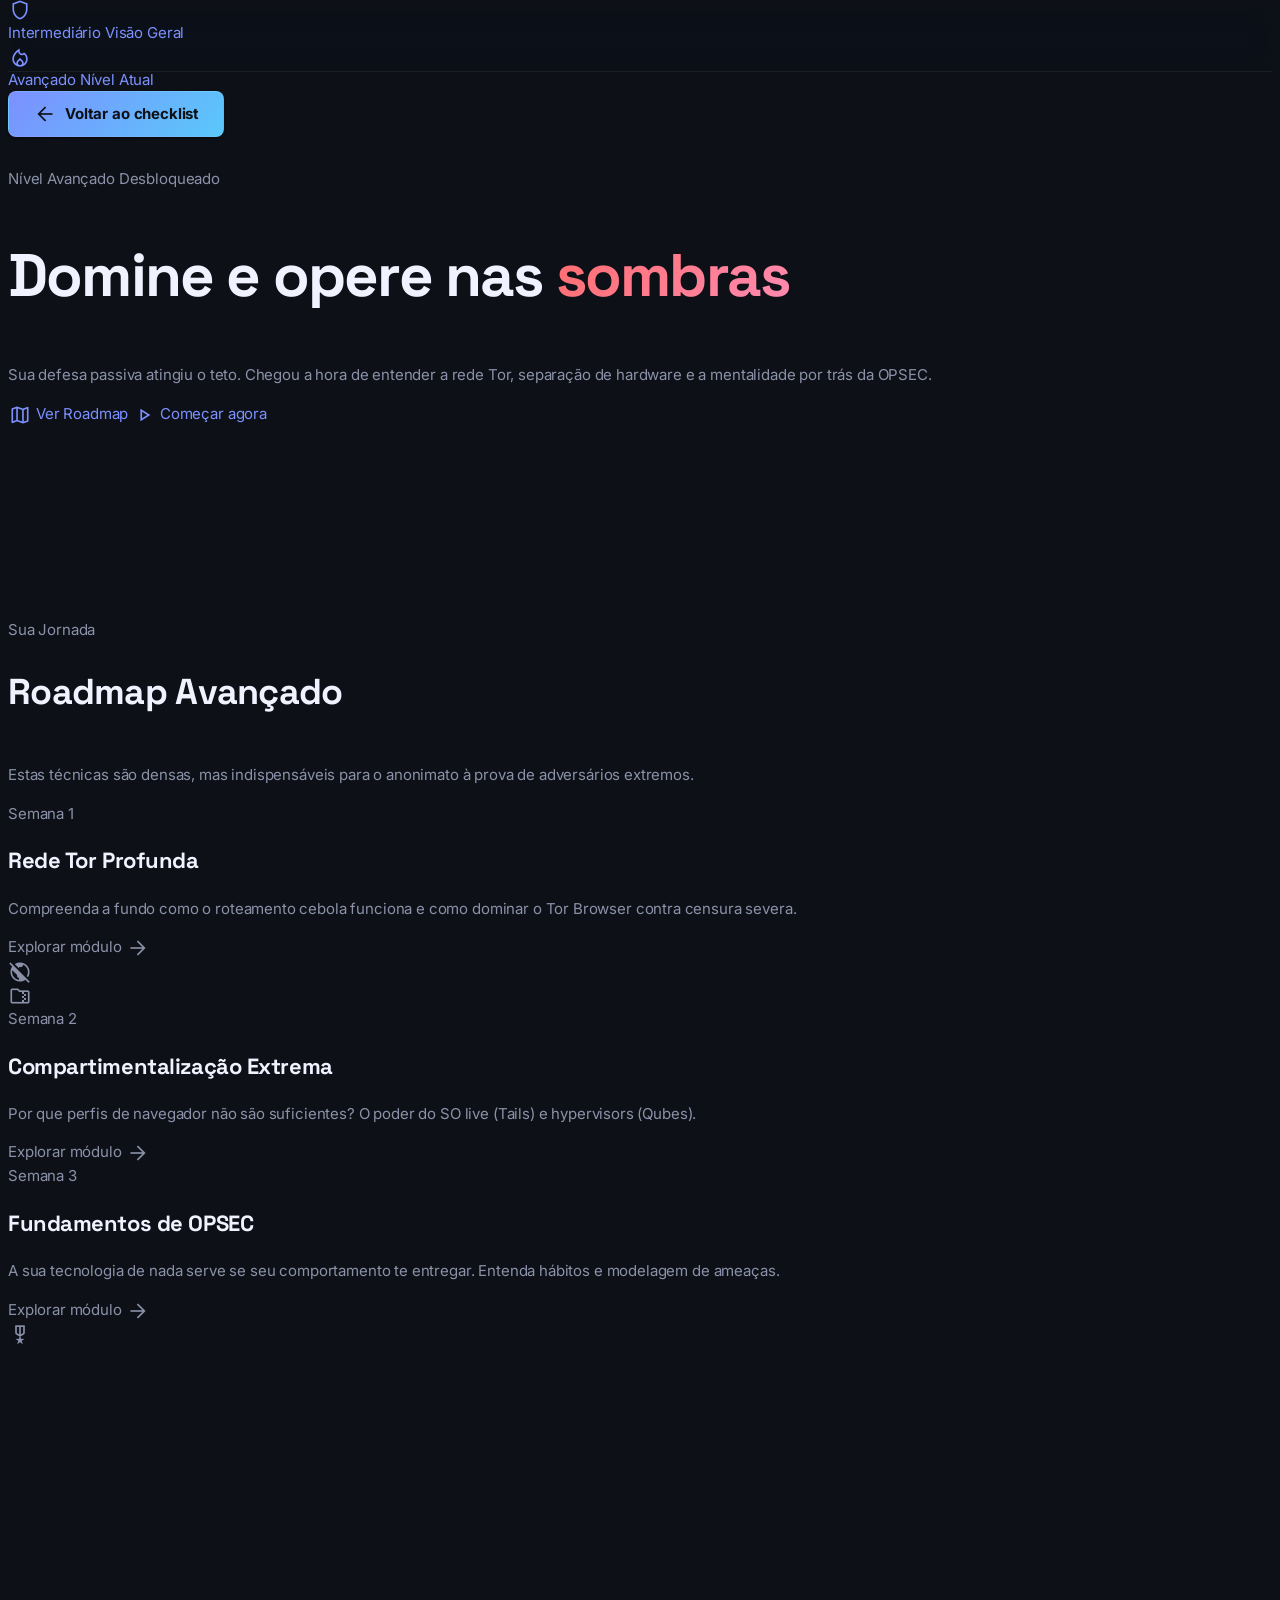
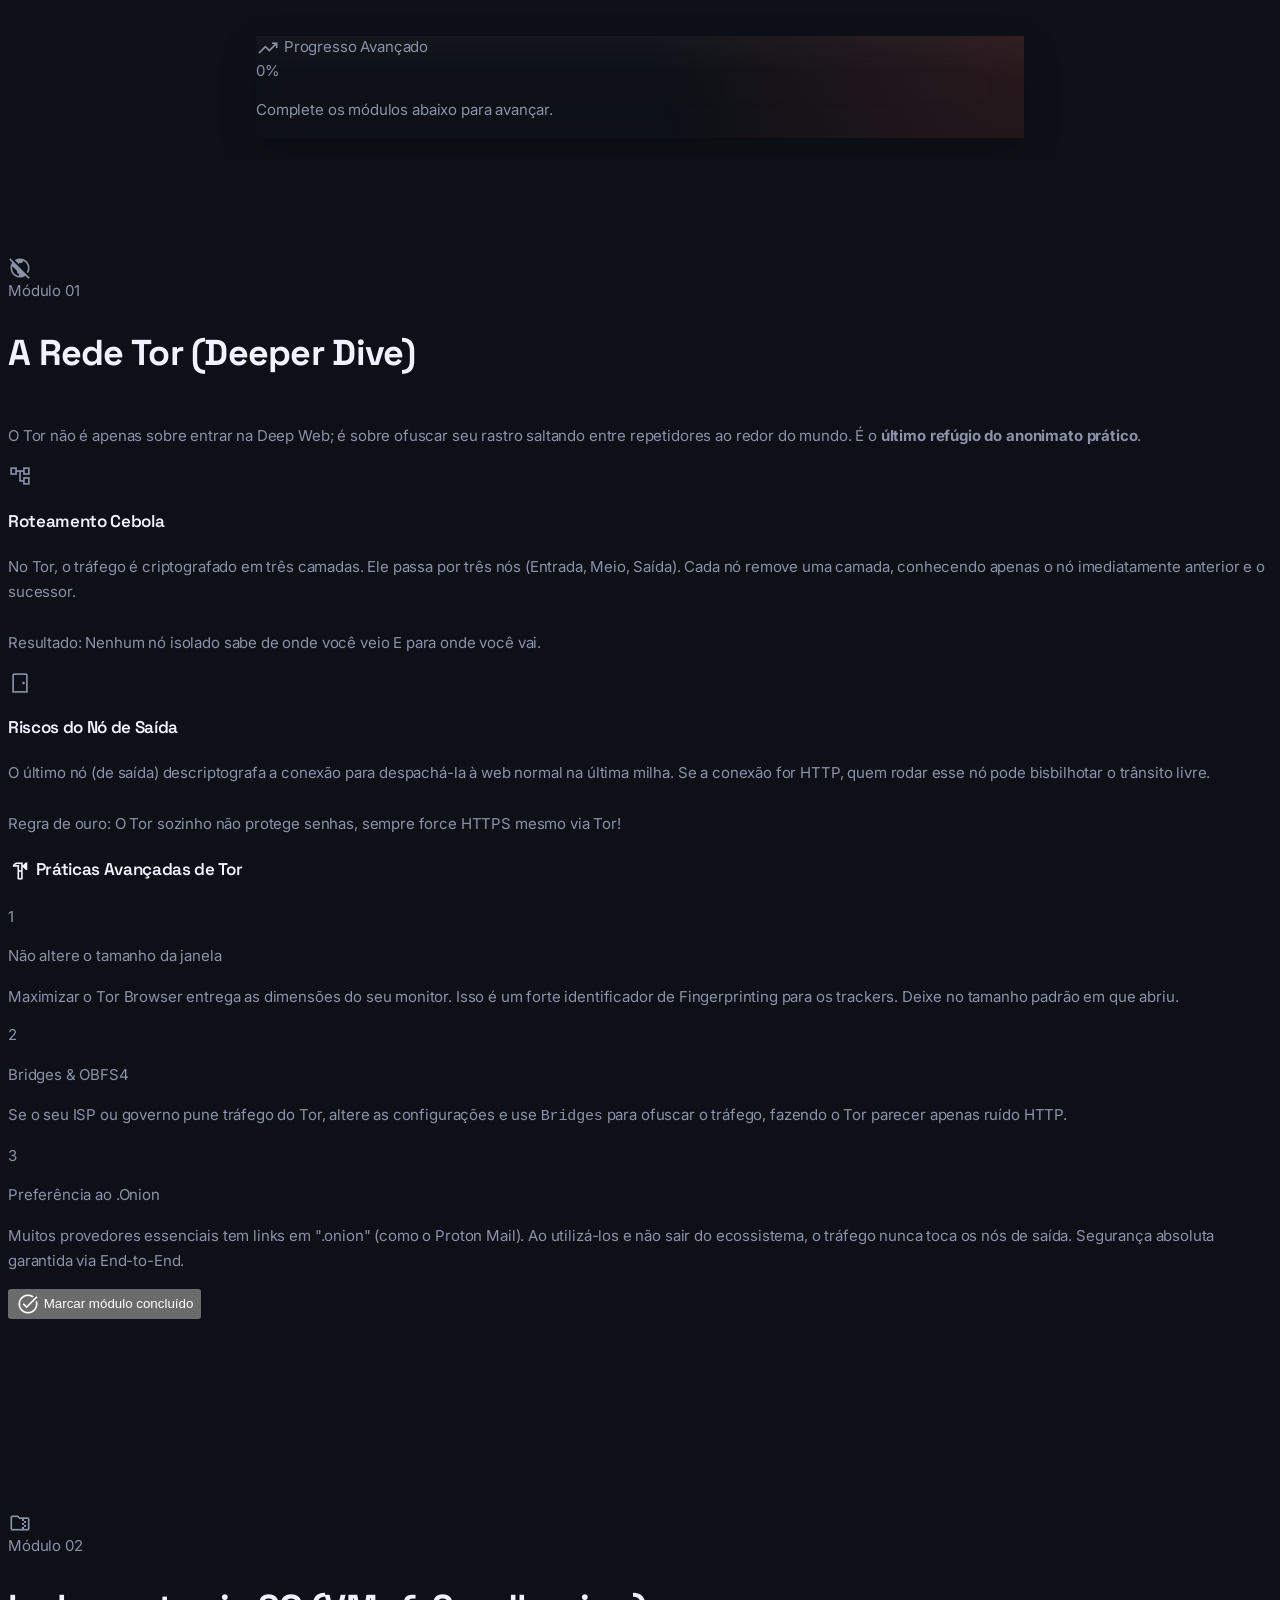
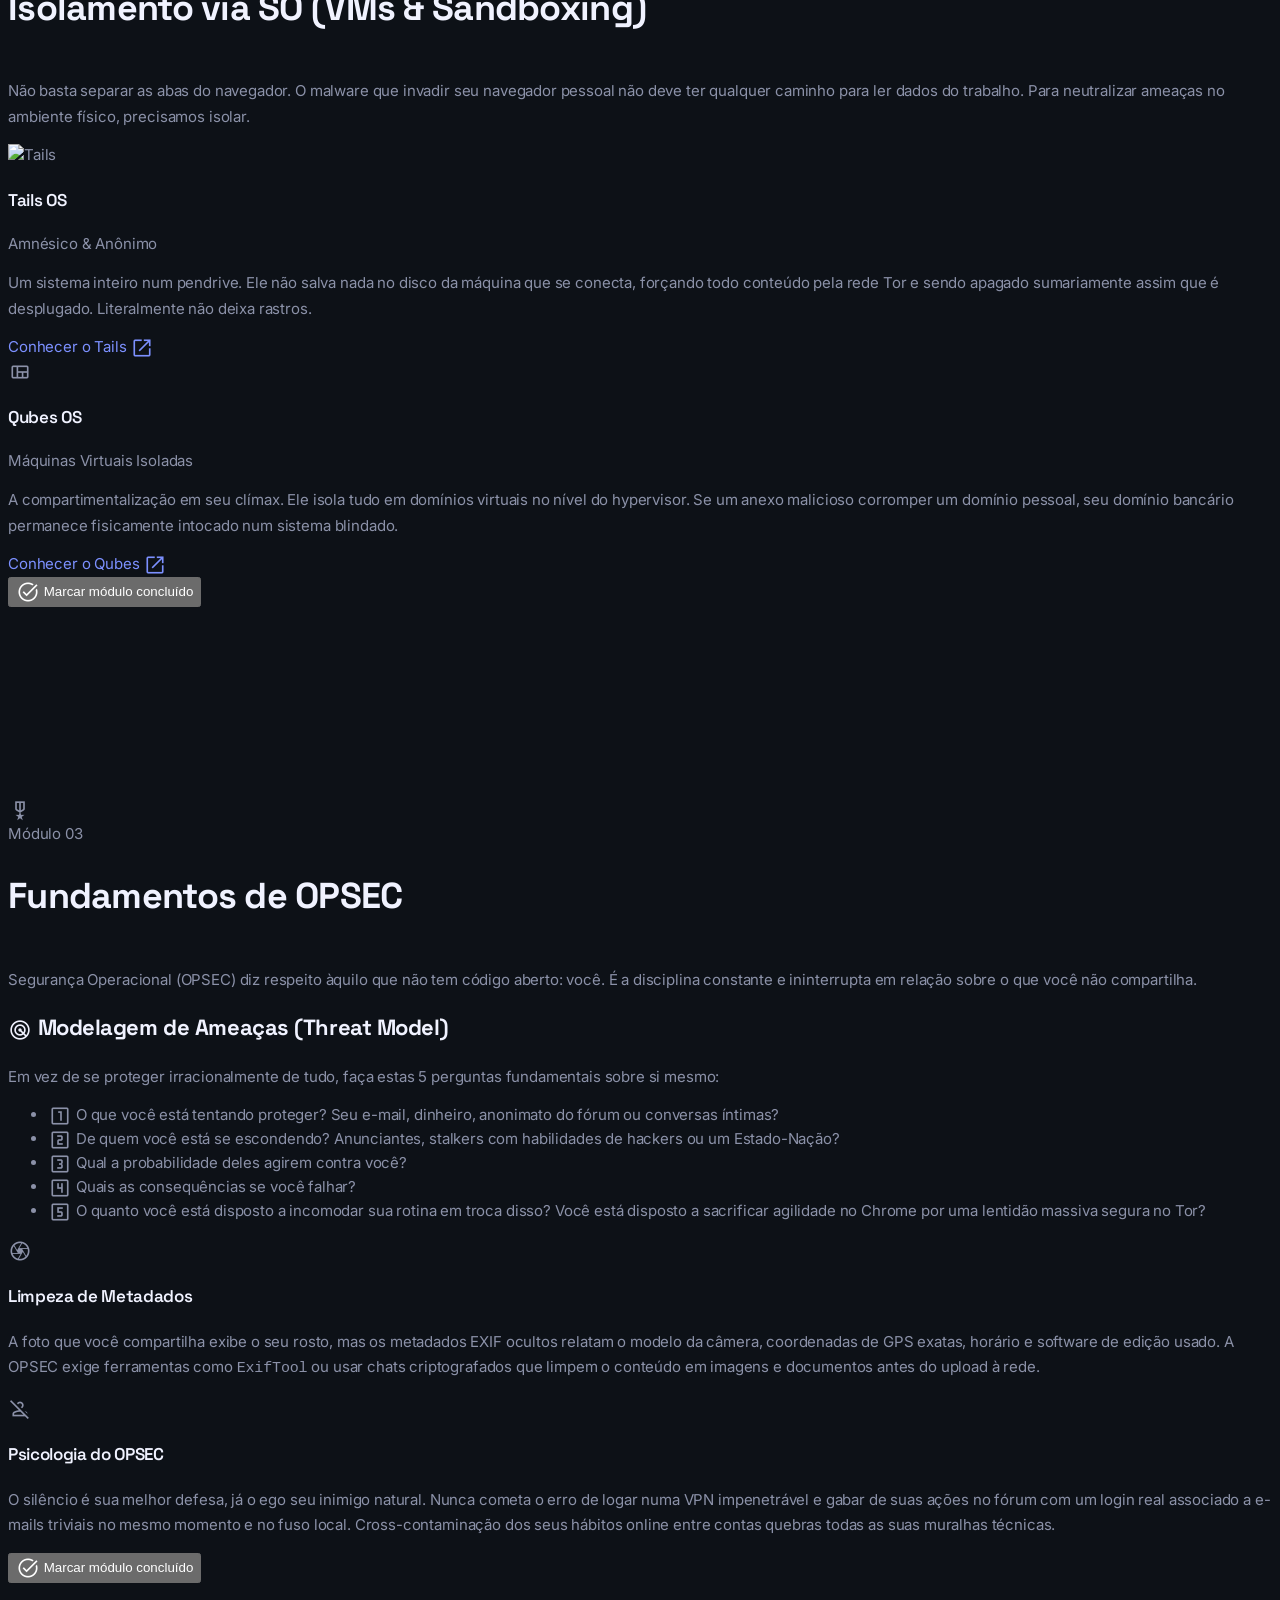
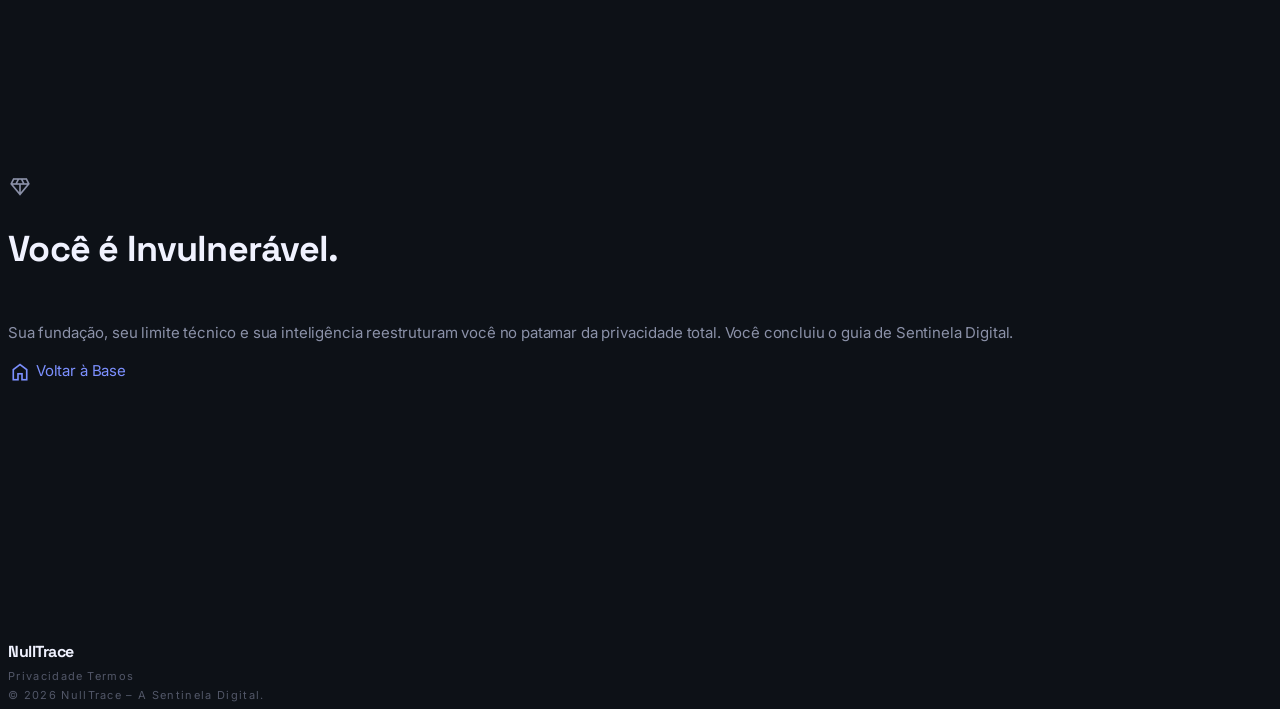
==== commit 8e7ad468: "Progress Bar flutuante" ====
--- a/avancado.html
+++ b/avancado.html
@@ -5,6 +5,8 @@
     <meta content="width=device-width, initial-scale=1.0" name="viewport" />
     <title>Nível Avançado | NullTrace</title>
     <meta name="description" content="Guia avançado de privacidade digital: Tor, Compartimentalização Extrema e OPSEC Básica." />
+    <link rel="icon" type="image/svg+xml" href="favicon.svg" />
+    <link rel="alternate icon" type="image/png" href="favicon-32.png" />
     <script src="https://cdn.tailwindcss.com?plugins=forms,container-queries"></script>
     <link href="https://fonts.googleapis.com/css2?family=Space+Grotesk:wght@300;400;500;600;700&family=Inter:wght@300;400;500;600&display=swap" rel="stylesheet" />
     <link href="https://fonts.googleapis.com/css2?family=Material+Symbols+Outlined:wght,FILL@100..700,0..1&display=swap" rel="stylesheet" />
@@ -171,27 +173,60 @@
             </div>
         </section>
 
-        <!-- Progress Tracker -->
-        <section class="px-8 pb-16 bg-[#1a2235]">
-            <div class="max-w-3xl mx-auto">
-                <div class="bg-surface-container rounded-2xl p-6 border border-outline-variant/10">
-                    <div class="flex items-center justify-between mb-4">
-                        <div class="flex items-center gap-3">
-                            <span class="material-symbols-outlined text-error">trending_up</span>
-                            <span class="text-white font-bold text-sm">Progresso Avançado</span>
-                        </div>
-                        <span id="adv-progress-pct" class="text-error font-bold text-lg">0%</span>
-                    </div>
-                    <div class="w-full bg-surface-container-highest rounded-full h-2 overflow-hidden">
-                        <div id="adv-progress-bar" class="bg-gradient-to-r from-error to-red-500 h-full rounded-full transition-all duration-700 ease-out w-0 relative">
-                            <div class="absolute inset-0 bg-white/20 blur-[2px]"></div>
-                        </div>
-                    </div>
-                    <p id="adv-progress-msg" class="text-on-surface-variant text-xs mt-3">Complete os módulos abaixo para avançar.</p>
-                </div>
-            </div>
-        </section>
-
+        <section class="advanced-workspace bg-[#1a2235]" id="advanced-workspace">
+            <div class="advanced-workspace__inner max-w-7xl mx-auto px-8" id="advanced-workspace-inner">
+                <div class="advanced-progress-trigger" id="advanced-progress-trigger" aria-hidden="true"></div>
+
+                <section class="advanced-progress-inline-shell" id="advanced-progress-inline-shell" aria-label="Progresso do nível avançado">
+                    <div class="advanced-progress-inline-stage">
+                        <div class="advanced-progress-card advanced-progress-card--inline bg-surface-container rounded-2xl p-6 border border-outline-variant/10" id="advanced-progress-inline-card">
+                            <div class="flex items-center justify-between gap-4 mb-4">
+                                <div class="flex items-center gap-3 min-w-0">
+                                    <span class="material-symbols-outlined text-error">trending_up</span>
+                                    <span class="text-white font-bold text-sm">Progresso Avançado</span>
+                                </div>
+                                <span id="adv-progress-pct-inline" class="text-error font-bold text-lg flex-shrink-0">0%</span>
+                            </div>
+                            <div class="w-full bg-surface-container-highest rounded-full h-2 overflow-hidden">
+                                <div id="adv-progress-bar-inline" class="bg-gradient-to-r from-error to-red-500 h-full rounded-full transition-all duration-700 ease-out w-0 relative">
+                                    <div class="absolute inset-0 bg-white/20 blur-[2px]"></div>
+                                </div>
+                            </div>
+                            <p id="adv-progress-msg-inline" class="text-on-surface-variant text-xs mt-3">Complete os módulos abaixo para avançar.</p>
+                        </div>
+                    </div>
+                </section>
+
+                <div class="advanced-progress-layout" id="advanced-progress-layout">
+                    <aside class="advanced-progress-rail" id="advanced-progress-rail" aria-label="Sidebar de progresso do nível avançado">
+                        <div class="advanced-progress-docked-stage" id="advanced-progress-docked-stage">
+                            <div class="advanced-progress-card advanced-progress-card--docked bg-surface-container rounded-[28px] border border-outline-variant/10" id="advanced-progress-docked-card">
+                                <div class="advanced-progress-docked-top">
+                                    <div class="advanced-progress-icon-wrap">
+                                        <span class="material-symbols-outlined text-error">trending_up</span>
+                                    </div>
+                                    <div class="advanced-progress-title-wrap">
+                                        <span class="advanced-progress-kicker">NÍVEL</span>
+                                        <h3 class="advanced-progress-title">Avançado</h3>
+                                    </div>
+                                </div>
+
+                                <div class="advanced-progress-docked-meter">
+                                    <div class="advanced-progress-docked-bar-track">
+                                        <div class="advanced-progress-docked-bar-fill" id="adv-progress-bar-docked"></div>
+                                    </div>
+                                    <div class="advanced-progress-docked-copy">
+                                        <span id="adv-progress-pct-docked" class="advanced-progress-docked-pct">0%</span>
+                                        <span class="advanced-progress-docked-caption">progresso</span>
+                                    </div>
+                                </div>
+
+                                <p id="adv-progress-msg-docked" class="advanced-progress-docked-msg">0/3 módulos.</p>
+                            </div>
+                        </div>
+                    </aside>
+
+                    <div class="advanced-progress-main" id="advanced-progress-main">
         <!-- ═══ MODULE 1: Tor Absoluto ═══ -->
         <section class="py-16 px-8 bg-gradient-to-b from-[#1a2235] to-[#090c15]" id="modulo-1">
             <div class="max-w-4xl mx-auto">
@@ -427,6 +462,10 @@
                 </div>
             </div>
         </section>
+                    </div>
+                </div>
+            </div>
+        </section>
 
     </main>
 
@@ -438,7 +477,7 @@
                 <a class="text-slate-500 hover:text-blue-400 transition-colors text-xs uppercase tracking-[0.1em]" href="#">Privacidade</a>
                 <a class="text-slate-500 hover:text-blue-400 transition-colors text-xs uppercase tracking-[0.1em]" href="#">Termos</a>
             </div>
-            <div class="text-slate-500 text-sm">© 2024 NullTrace – A Sentinela Digital.</div>
+            <div class="text-slate-500 text-sm">© 2026 NullTrace – A Sentinela Digital.</div>
         </div>
     </footer>
 
--- a/css/avancado.css
+++ b/css/avancado.css
@@ -80,6 +80,250 @@
   border: 1px solid var(--color-border-strong);
 }
 
+.advanced-workspace {
+  --adv-sidebar-width: 0px;
+  --adv-layout-gap: 0px;
+  --adv-content-half: 28rem;
+  --adv-progress-top: 92px;
+  position: relative;
+}
+
+.advanced-workspace__inner {
+  position: relative;
+  padding-top: 0;
+  padding-bottom: 4rem;
+}
+
+.advanced-progress-trigger {
+  height: 1px;
+  width: 100%;
+}
+
+.advanced-progress-inline-shell {
+  overflow: hidden;
+  max-height: 220px;
+  opacity: 1;
+  margin-bottom: 0;
+  transition:
+    max-height 0.58s cubic-bezier(0.16, 1, 0.3, 1),
+    opacity 0.32s ease,
+    margin 0.58s cubic-bezier(0.16, 1, 0.3, 1),
+    transform 0.58s cubic-bezier(0.16, 1, 0.3, 1);
+}
+
+.advanced-progress-inline-stage {
+  width: min(100%, 48rem);
+  margin: 0 auto;
+  position: relative;
+  padding-bottom: 1rem;
+}
+
+.advanced-progress-card {
+  position: relative;
+  overflow: hidden;
+  backdrop-filter: blur(20px);
+  -webkit-backdrop-filter: blur(20px);
+  box-shadow: 0 18px 48px rgba(0, 0, 0, 0.22);
+  transition:
+    padding 0.45s cubic-bezier(0.16, 1, 0.3, 1),
+    border-color 0.45s ease,
+    box-shadow 0.45s ease,
+    border-radius 0.45s ease,
+    opacity 0.28s ease,
+    transform 0.45s cubic-bezier(0.16, 1, 0.3, 1);
+}
+
+.advanced-progress-card::before {
+  content: '';
+  position: absolute;
+  inset: 0;
+  background:
+    radial-gradient(circle at top right, rgba(255, 84, 73, 0.12), transparent 48%),
+    linear-gradient(180deg, rgba(255, 255, 255, 0.03), transparent 40%);
+  pointer-events: none;
+}
+
+.advanced-progress-card > * {
+  position: relative;
+  z-index: 1;
+}
+
+.advanced-progress-layout {
+  position: static;
+}
+
+.advanced-progress-rail,
+.advanced-progress-main {
+  min-width: 0;
+}
+
+.advanced-progress-rail {
+  position: absolute;
+  top: 0;
+  bottom: 0;
+  right: 0;
+  width: var(--adv-sidebar-width);
+  max-width: var(--adv-sidebar-width);
+  opacity: 0;
+  visibility: hidden;
+  pointer-events: none;
+  overflow: visible;
+  z-index: 4;
+  transition:
+    right 0.45s cubic-bezier(0.16, 1, 0.3, 1),
+    opacity 0.28s ease,
+    visibility 0s linear 0.58s;
+}
+
+.advanced-progress-docked-stage {
+  width: 100%;
+  position: sticky;
+  top: var(--adv-progress-top);
+  height: fit-content;
+  max-height: calc(100vh - 112px);
+  align-self: start;
+}
+
+.advanced-progress-card--docked {
+  width: 100%;
+  min-height: 360px;
+  padding: 1.1rem 0.85rem;
+  display: flex;
+  flex-direction: column;
+  justify-content: space-between;
+  gap: 1.2rem;
+  border-radius: 1.75rem;
+  transform: translateX(18px) scale(0.96);
+  opacity: 0;
+  transition:
+    opacity 0.32s ease,
+    transform 0.45s cubic-bezier(0.16, 1, 0.3, 1),
+    border-color 0.45s ease,
+    box-shadow 0.45s ease;
+}
+
+.advanced-progress-docked-top {
+  display: flex;
+  flex-direction: column;
+  align-items: center;
+  gap: 1rem;
+  text-align: center;
+}
+
+.advanced-progress-icon-wrap {
+  width: 3rem;
+  height: 3rem;
+  border-radius: 1.15rem;
+  display: flex;
+  align-items: center;
+  justify-content: center;
+  color: var(--color-error);
+  background: rgba(255, 84, 73, 0.12);
+  border: 1px solid rgba(255, 84, 73, 0.16);
+  box-shadow: inset 0 1px 0 rgba(255, 255, 255, 0.06);
+}
+
+.advanced-progress-icon-wrap .material-symbols-outlined {
+  font-size: 1.2rem;
+}
+
+.advanced-progress-title-wrap {
+  display: flex;
+  flex-direction: column;
+  gap: 0.35rem;
+}
+
+.advanced-progress-kicker {
+  font-size: 0.64rem;
+  font-weight: 700;
+  letter-spacing: 0.18em;
+  text-transform: uppercase;
+  color: rgba(240, 242, 255, 0.52);
+}
+
+.advanced-progress-title {
+  margin: 0;
+  font-size: 0.92rem;
+  line-height: 1.25;
+  color: var(--color-text-primary);
+}
+
+.advanced-progress-docked-meter {
+  display: flex;
+  flex-direction: column;
+  align-items: center;
+  justify-content: center;
+  gap: 1rem;
+  flex: 1;
+}
+
+.advanced-progress-docked-bar-track {
+  width: 0.42rem;
+  height: 11.5rem;
+  border-radius: 999px;
+  background: rgba(255, 255, 255, 0.07);
+  overflow: hidden;
+  position: relative;
+}
+
+.advanced-progress-docked-bar-fill {
+  position: absolute;
+  left: 0;
+  right: 0;
+  bottom: 0;
+  height: 0%;
+  border-radius: inherit;
+  background: linear-gradient(180deg, #ff8cb3 0%, var(--color-error) 100%);
+  transition: height 0.7s ease-out;
+}
+
+.advanced-progress-docked-copy {
+  display: flex;
+  flex-direction: column;
+  align-items: center;
+  justify-content: center;
+  gap: 0.3rem;
+  text-align: center;
+}
+
+.advanced-progress-docked-pct {
+  font-family: var(--font-display);
+  font-size: 2.35rem;
+  font-weight: 700;
+  line-height: 0.95;
+  letter-spacing: -0.04em;
+  color: var(--color-error);
+}
+
+.advanced-progress-docked-caption {
+  max-width: 5rem;
+  font-size: 0.64rem;
+  line-height: 1.45;
+  text-transform: uppercase;
+  letter-spacing: 0.08em;
+  color: rgba(240, 242, 255, 0.6);
+}
+
+.advanced-progress-docked-msg {
+  margin: 0;
+  padding-top: 0.9rem;
+  border-top: 1px solid rgba(255, 255, 255, 0.08);
+  text-align: center;
+  font-size: 0.72rem;
+  line-height: 1.45;
+  color: var(--color-text-secondary);
+}
+
+.advanced-progress-main {
+  position: relative;
+  z-index: 1;
+  transition: opacity 0.35s ease, transform 0.58s cubic-bezier(0.16, 1, 0.3, 1);
+}
+
+.advanced-progress-main > #modulo-1 {
+  padding-top: 1rem;
+}
+
 /* ── Adv Step Items ───────────────────────────────────────────── */
 .adv-step {
   transition: all var(--transition-fast);
@@ -104,7 +348,7 @@
   0%   { transform: translateX(-100%); }
   100% { transform: translateX(300%); }
 }
-#adv-progress-bar.shimmer::after {
+#adv-progress-bar-inline.shimmer::after {
   content: '';
   position: absolute;
   inset: 0;
@@ -112,6 +356,44 @@
   animation: adv-shimmer 0.65s ease forwards;
 }
 
+@media (min-width: 1440px) {
+  .advanced-workspace.is-enhanced {
+    --adv-sidebar-width: 144px;
+    --adv-layout-gap: 48px;
+  }
+
+  .advanced-workspace.is-enhanced.is-docked .advanced-progress-inline-shell {
+    max-height: 0;
+    opacity: 0;
+    margin: 0;
+    transform: translateY(-0.5rem);
+  }
+
+  .advanced-workspace.is-enhanced.is-docked .advanced-progress-rail {
+    right: calc(50% - var(--adv-content-half) - var(--adv-sidebar-width) - var(--adv-layout-gap));
+    opacity: 1;
+    visibility: visible;
+    pointer-events: auto;
+    transition-delay: 0s;
+  }
+
+  .advanced-workspace.is-enhanced.is-docked .advanced-progress-card {
+    border-color: rgba(255, 84, 73, 0.2);
+    box-shadow:
+      0 20px 56px rgba(0, 0, 0, 0.28),
+      0 0 0 1px rgba(255, 84, 73, 0.08);
+  }
+
+  .advanced-workspace.is-enhanced.is-docked .advanced-progress-card--docked {
+    transform: translateX(0) scale(1);
+    opacity: 1;
+  }
+
+  .advanced-workspace.is-enhanced.is-docked .advanced-progress-main {
+    transform: translateX(0);
+  }
+}
+
 /* ── Mobile adjustments ───────────────────────────────────────── */
 @media (max-width: 768px) {
   .roadmap-node {
@@ -125,6 +407,37 @@
   }
 }
 
+@media (max-width: 1439px) {
+  .advanced-progress-inline-stage {
+    width: min(100%, 48rem);
+  }
+
+  .advanced-progress-card {
+    box-shadow: 0 14px 38px rgba(0, 0, 0, 0.18);
+  }
+
+  .advanced-progress-rail {
+    display: none;
+  }
+
+  .advanced-progress-inline-shell {
+    max-height: 220px !important;
+    opacity: 1 !important;
+    transform: none !important;
+  }
+}
+
+@media (max-width: 640px) {
+  .advanced-workspace__inner {
+    padding-left: 1.25rem;
+    padding-right: 1.25rem;
+  }
+
+  .advanced-progress-inline-stage {
+    width: 100%;
+  }
+}
+
 /* ── Pulse glow on completed module ───────────────────────────── */
 @keyframes module-glow {
   0%, 100% { box-shadow: 0 0 0 0 rgba(255, 84, 73, 0); }
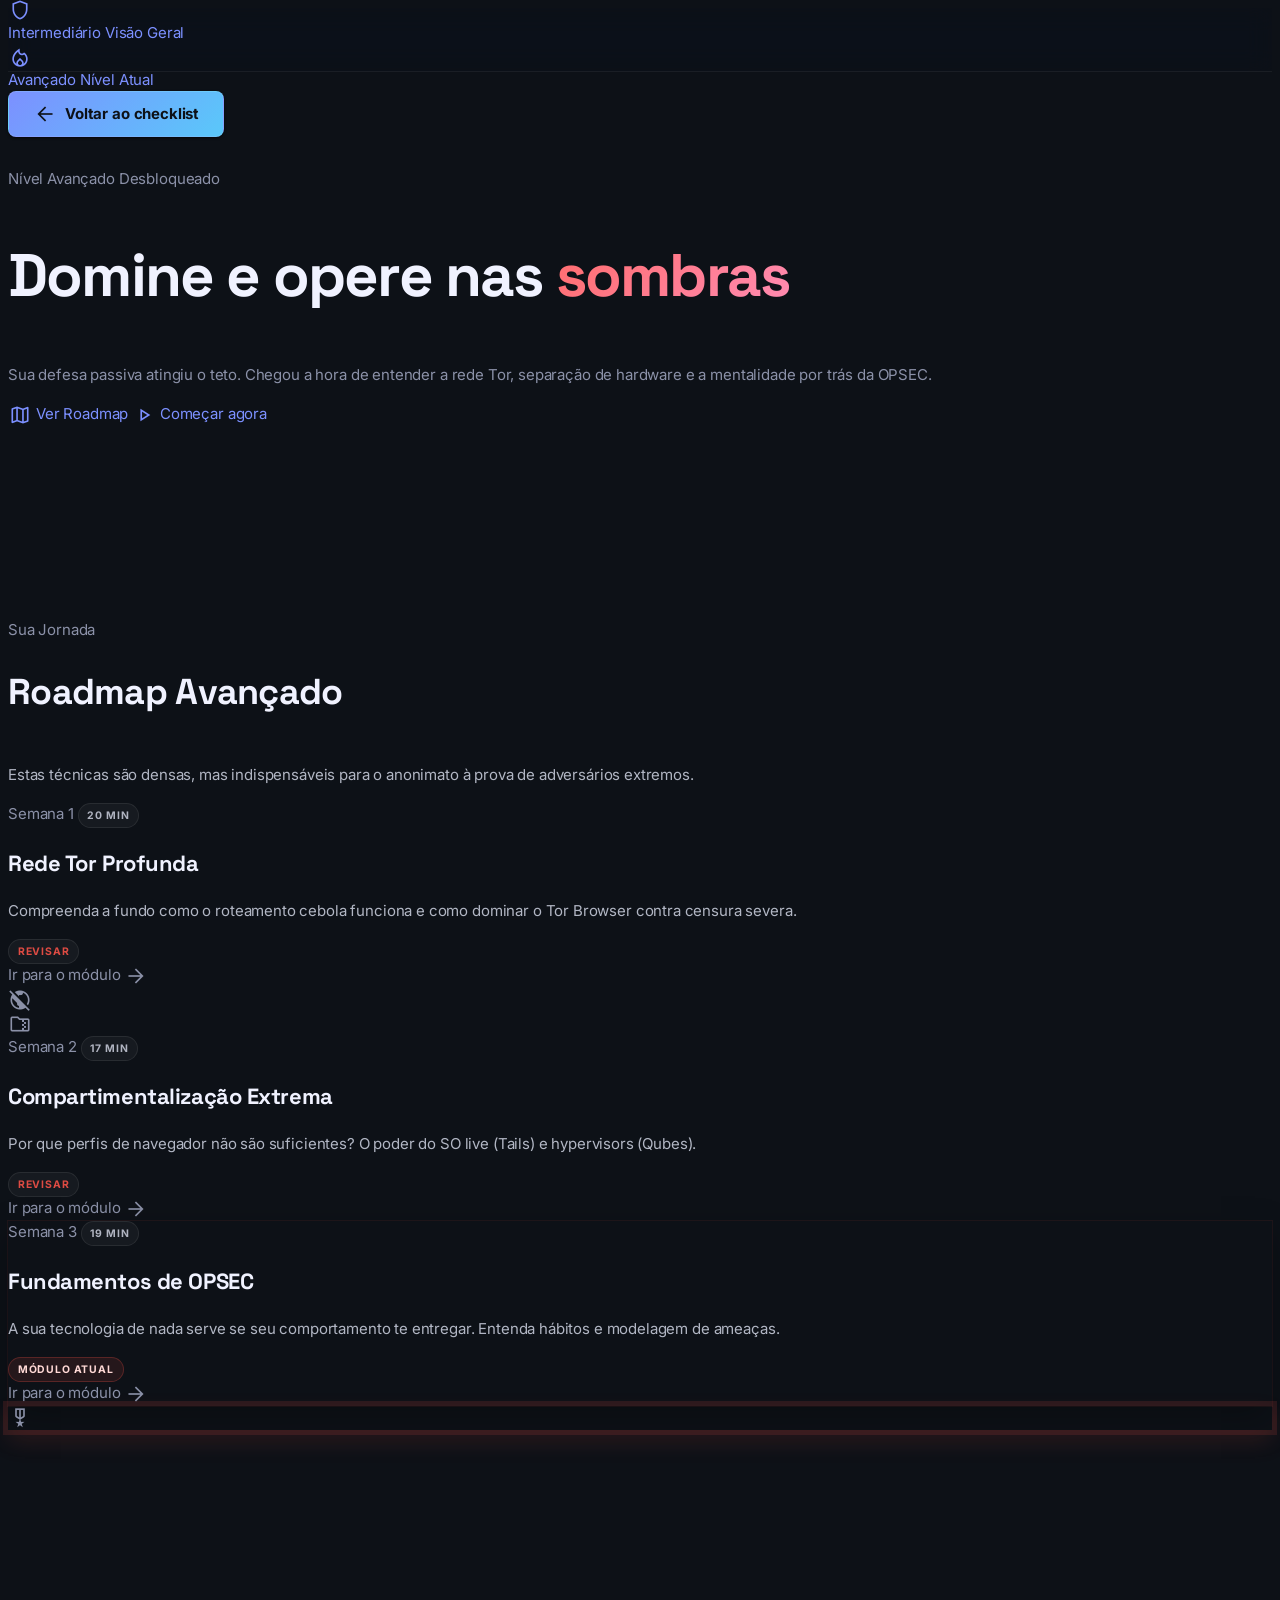
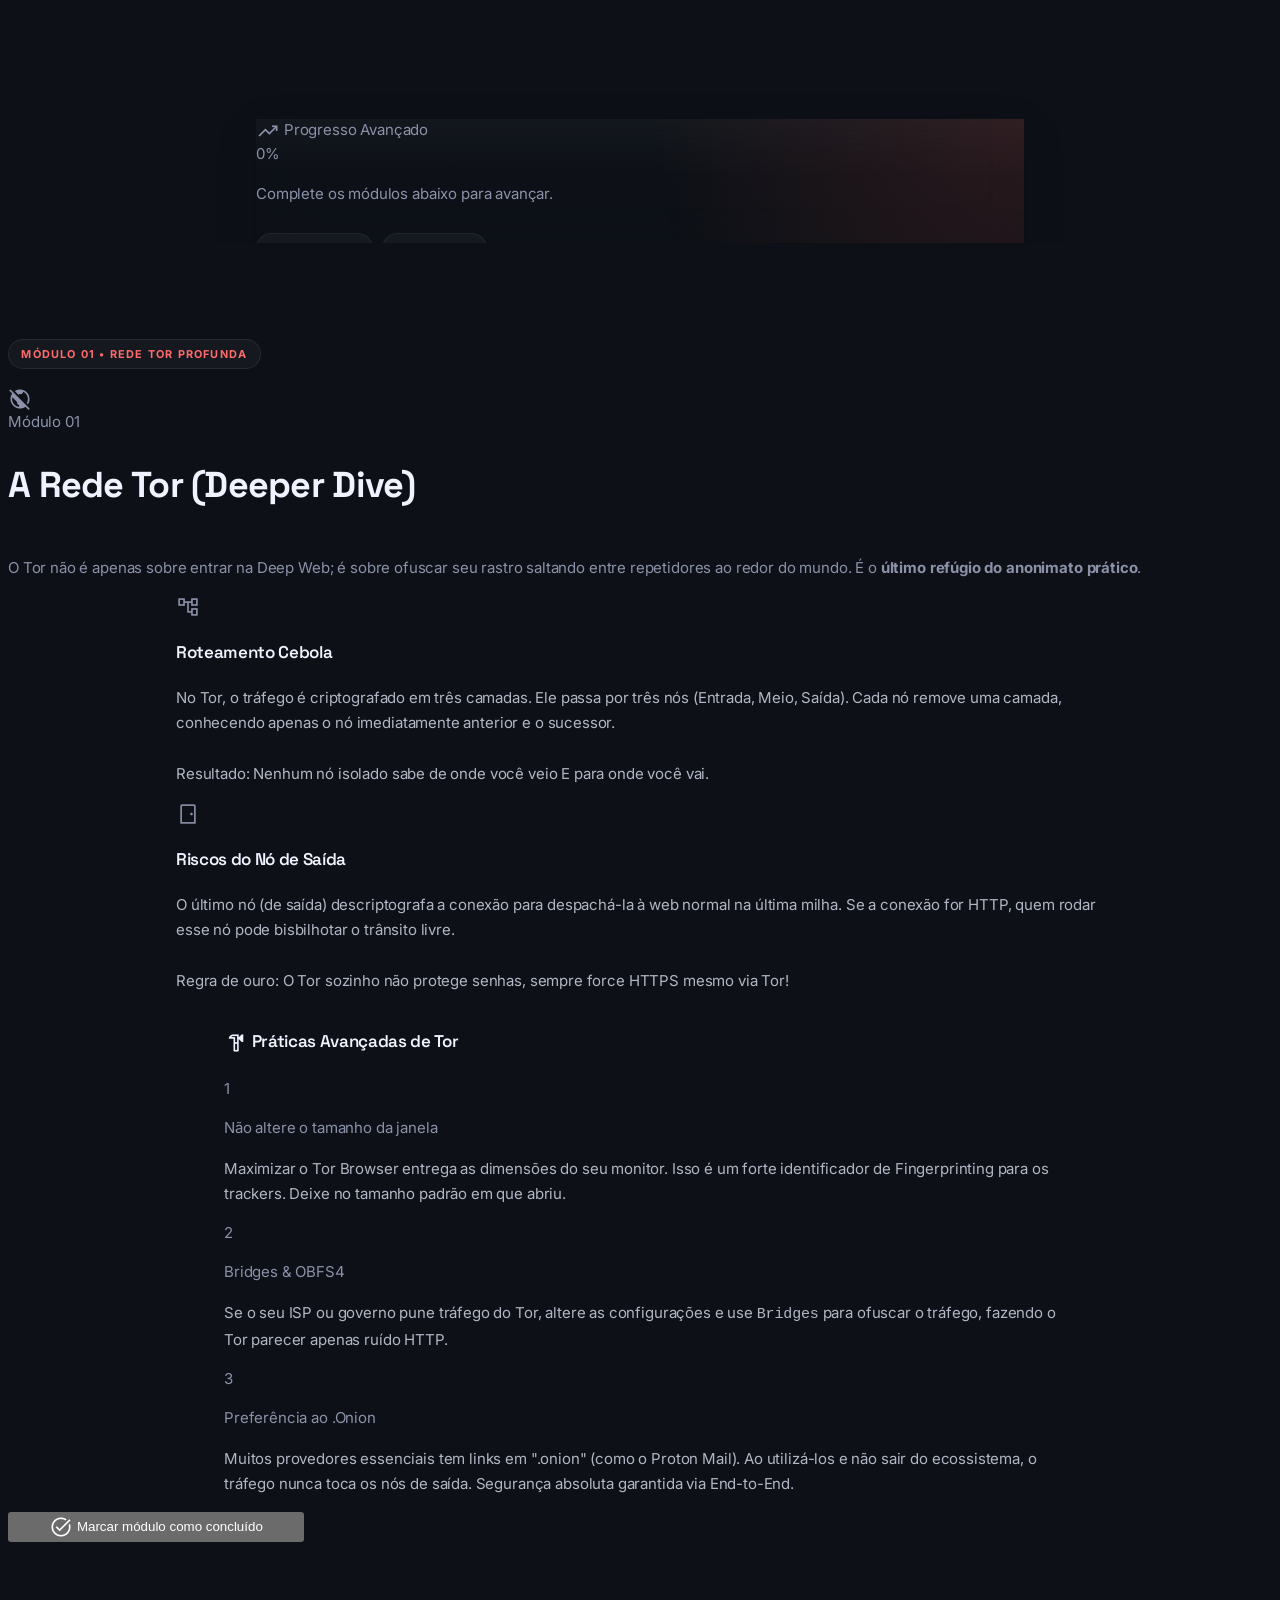
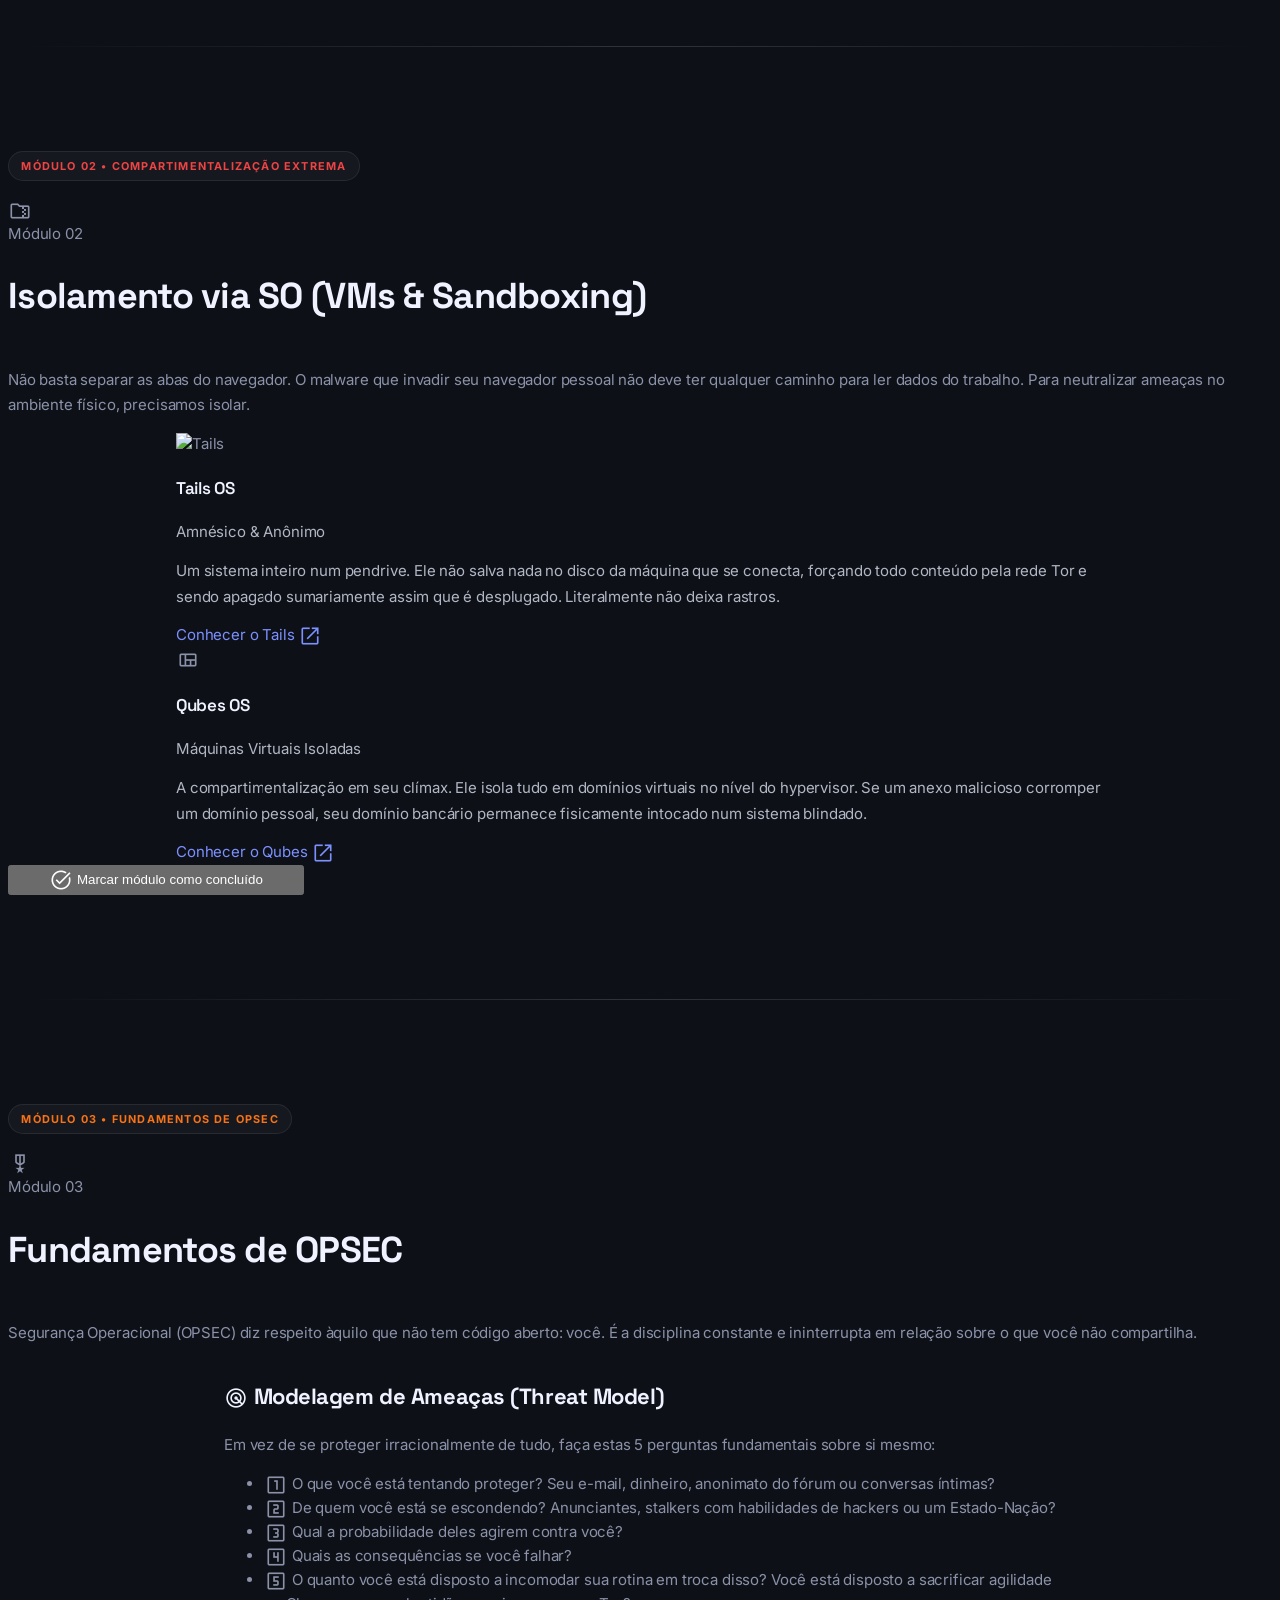
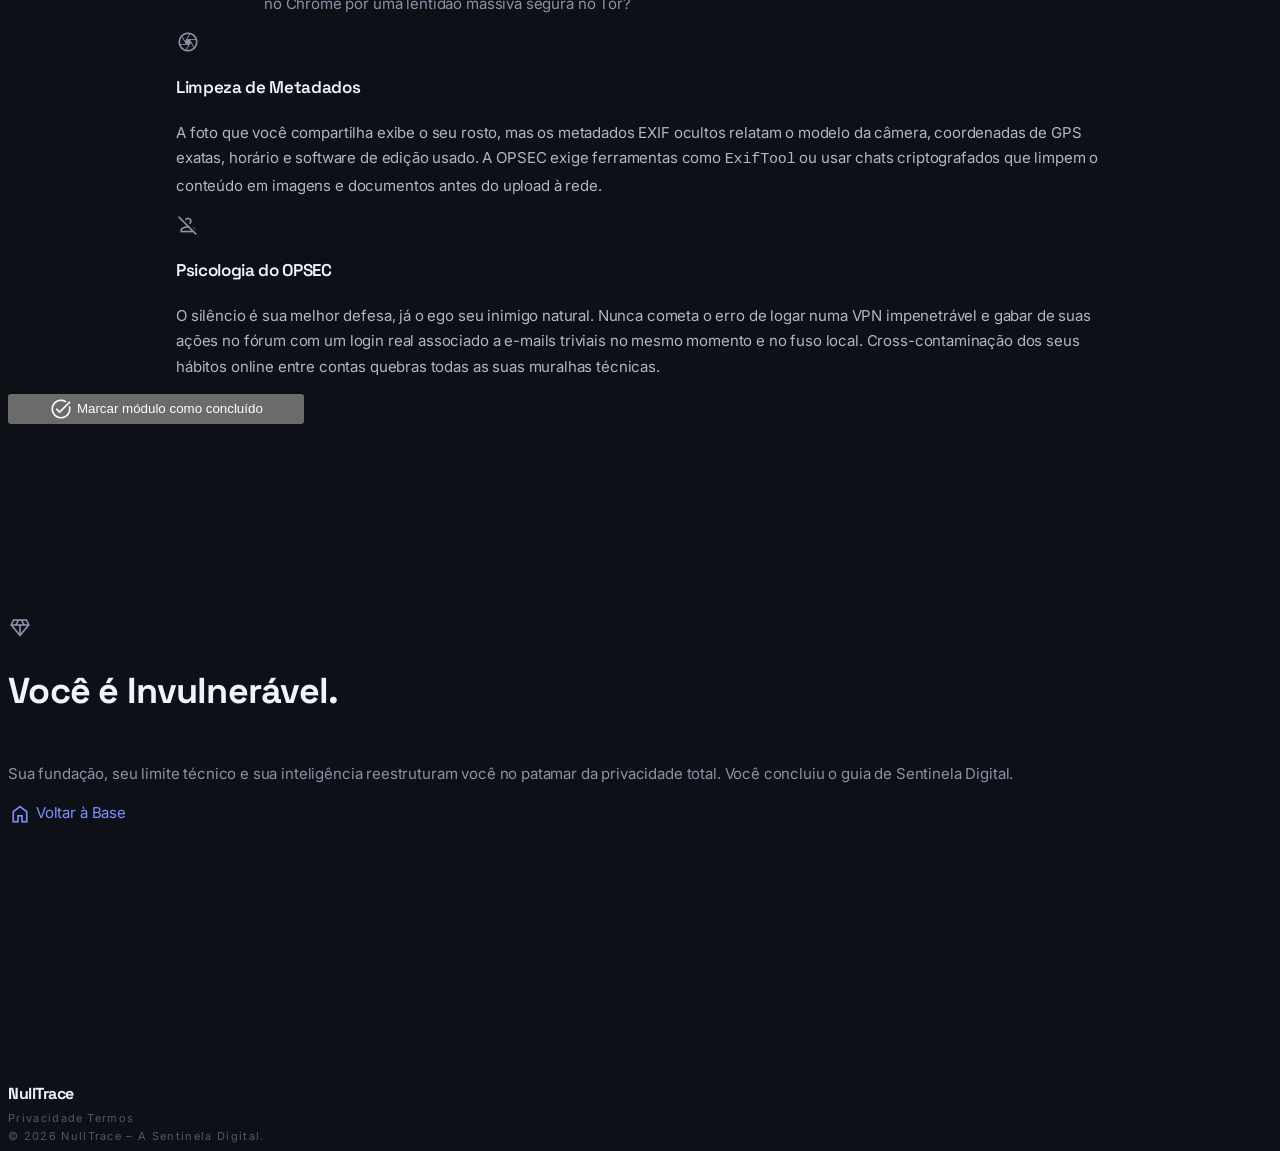
==== commit f69d0e9f: "UI/UX improvements" ====
--- a/avancado.html
+++ b/avancado.html
@@ -61,19 +61,19 @@
     <main class="flex-grow">
 
         <!-- Hero Section -->
-        <section class="relative py-20 px-8 overflow-hidden">
+        <section class="relative py-16 md:py-18 px-8 overflow-hidden">
             <div class="absolute inset-0 pointer-events-none">
                 <div class="parallax-shape absolute top-0 left-1/2 -translate-x-1/2 w-[800px] h-[400px] bg-error/5 rounded-full blur-[120px]"></div>
             </div>
             <div class="max-w-4xl mx-auto text-center relative z-10">
-                <div class="inline-flex items-center px-4 py-1.5 rounded-full bg-error/10 border border-error/20 text-error text-xs font-bold uppercase tracking-widest mb-8">
+                <div class="inline-flex items-center px-4 py-1.5 rounded-full bg-error/10 border border-error/20 text-error text-xs font-bold uppercase tracking-widest mb-6">
                     <span class="mr-2 flex h-2 w-2 rounded-full bg-error animate-pulse"></span>
                     Nível Avançado Desbloqueado
                 </div>
-                <h1 class="text-4xl md:text-6xl font-bold text-white mb-6 leading-tight">
+                <h1 class="text-4xl md:text-6xl font-bold text-white mb-5 leading-tight">
                     Domine e opere nas <span class="text-gradient-error">sombras</span>
                 </h1>
-                <p class="text-xl text-on-surface-variant max-w-2xl mx-auto leading-relaxed mb-10">
+                <p class="text-xl text-on-surface-variant max-w-2xl mx-auto leading-relaxed mb-8">
                     Sua defesa passiva atingiu o teto. Chegou a hora de entender a rede Tor, separação de hardware e a mentalidade por trás da OPSEC.
                 </p>
                 <div class="flex flex-wrap justify-center gap-4">
@@ -88,12 +88,12 @@
         </section>
 
         <!-- Roadmap Visual -->
-        <section class="py-16 px-8 bg-gradient-to-b from-[#0e1322] to-[#1a2235]" id="roadmap">
+        <section class="py-14 md:py-16 px-8 bg-gradient-to-b from-[#0e1322] to-[#1a2235]" id="roadmap">
             <div class="max-w-5xl mx-auto">
-                <div class="text-center mb-16">
+                <div class="text-center mb-12">
                     <span class="text-error font-bold uppercase tracking-[0.2em] text-sm">Sua Jornada</span>
                     <h2 class="text-3xl md:text-4xl font-bold text-white mt-2">Roadmap Avançado</h2>
-                    <p class="text-on-surface-variant mt-3 max-w-xl mx-auto">Estas técnicas são densas, mas indispensáveis para o anonimato à prova de adversários extremos.</p>
+                    <p class="text-on-surface-variant roadmap-intro mt-3 max-w-xl mx-auto">Estas técnicas são densas, mas indispensáveis para o anonimato à prova de adversários extremos.</p>
                 </div>
 
                 <!-- Roadmap Timeline -->
@@ -102,22 +102,26 @@
                     <div class="absolute left-8 md:left-1/2 md:-translate-x-px top-0 bottom-0 w-0.5 bg-gradient-to-b from-error/60 via-red-500/40 to-orange-500/30 hidden sm:block"></div>
 
                     <!-- Module 1 -->
-                    <div class="roadmap-node relative flex flex-col md:flex-row items-start md:items-center gap-6 mb-16 group" data-module="1">
+                    <div class="roadmap-node relative flex flex-col md:flex-row items-start md:items-center gap-6 mb-12 group" data-module="1">
                         <div class="md:w-1/2 md:text-right md:pr-12 order-2 md:order-1">
-                            <div class="roadmap-card bg-surface-container rounded-2xl p-6 border border-outline-variant/10 hover:border-error/40 transition-all duration-500 cursor-pointer" onclick="scrollToModule('modulo-1')">
+                            <div class="roadmap-card bg-surface-container rounded-2xl p-6 border border-outline-variant/10 hover:border-error/40 transition-all duration-500 cursor-pointer" data-roadmap-card data-module-target="0" onclick="scrollToModule('modulo-1')">
                                 <div class="flex items-center gap-3 mb-3 md:justify-end">
                                     <span class="px-2 py-0.5 rounded-full bg-error/15 text-error text-[10px] font-bold uppercase tracking-widest">Semana 1</span>
+                                    <span class="roadmap-meta-pill">20 min</span>
                                 </div>
                                 <h3 class="text-xl font-bold text-white mb-2">Rede Tor Profunda</h3>
                                 <p class="text-on-surface-variant text-sm">Compreenda a fundo como o roteamento cebola funciona e como dominar o Tor Browser contra censura severa.</p>
-                                <div class="flex items-center gap-2 mt-4 md:justify-end text-error text-sm font-semibold">
-                                    <span>Explorar módulo</span>
-                                    <span class="material-symbols-outlined text-sm">arrow_forward</span>
+                                <div class="flex items-center justify-between gap-3 mt-4">
+                                    <span class="roadmap-status-pill" id="adv-roadmap-status-0">Próximo</span>
+                                    <div class="flex items-center gap-2 md:justify-end text-error text-sm font-semibold">
+                                        <span>Ir para o módulo</span>
+                                        <span class="material-symbols-outlined text-sm">arrow_forward</span>
+                                    </div>
                                 </div>
                             </div>
                         </div>
                         <div class="absolute left-8 md:left-1/2 -translate-x-1/2 order-1 md:order-2 z-10">
-                            <div class="roadmap-dot w-10 h-10 rounded-full bg-error/20 border-2 border-error flex items-center justify-center text-error font-bold text-sm shadow-lg shadow-error/20">
+                            <div class="roadmap-dot w-10 h-10 rounded-full bg-error/20 border-2 border-error flex items-center justify-center text-error font-bold text-sm shadow-lg shadow-error/20" data-roadmap-dot="0">
                                 <span class="material-symbols-outlined text-lg">public_off</span>
                             </div>
                         </div>
@@ -125,23 +129,27 @@
                     </div>
 
                     <!-- Module 2 -->
-                    <div class="roadmap-node relative flex flex-col md:flex-row items-start md:items-center gap-6 mb-16 group" data-module="2">
+                    <div class="roadmap-node relative flex flex-col md:flex-row items-start md:items-center gap-6 mb-12 group" data-module="2">
                         <div class="md:w-1/2 md:pr-12 order-2 md:order-1 hidden md:block"></div>
                         <div class="absolute left-8 md:left-1/2 -translate-x-1/2 order-1 md:order-2 z-10">
-                            <div class="roadmap-dot w-10 h-10 rounded-full bg-red-500/20 border-2 border-red-500 flex items-center justify-center text-red-500 font-bold text-sm shadow-lg shadow-red-500/20">
+                            <div class="roadmap-dot w-10 h-10 rounded-full bg-red-500/20 border-2 border-red-500 flex items-center justify-center text-red-500 font-bold text-sm shadow-lg shadow-red-500/20" data-roadmap-dot="1">
                                 <span class="material-symbols-outlined text-lg">folder_zip</span>
                             </div>
                         </div>
                         <div class="md:w-1/2 md:pl-12 order-2 md:order-3">
-                            <div class="roadmap-card bg-surface-container rounded-2xl p-6 border border-outline-variant/10 hover:border-red-500/40 transition-all duration-500 cursor-pointer" onclick="scrollToModule('modulo-2')">
+                            <div class="roadmap-card bg-surface-container rounded-2xl p-6 border border-outline-variant/10 hover:border-red-500/40 transition-all duration-500 cursor-pointer" data-roadmap-card data-module-target="1" onclick="scrollToModule('modulo-2')">
                                 <div class="flex items-center gap-3 mb-3">
                                     <span class="px-2 py-0.5 rounded-full bg-red-500/15 text-red-500 text-[10px] font-bold uppercase tracking-widest">Semana 2</span>
+                                    <span class="roadmap-meta-pill">17 min</span>
                                 </div>
                                 <h3 class="text-xl font-bold text-white mb-2">Compartimentalização Extrema</h3>
                                 <p class="text-on-surface-variant text-sm">Por que perfis de navegador não são suficientes? O poder do SO live (Tails) e hypervisors (Qubes).</p>
-                                <div class="flex items-center gap-2 mt-4 text-red-500 text-sm font-semibold">
-                                    <span>Explorar módulo</span>
-                                    <span class="material-symbols-outlined text-sm">arrow_forward</span>
+                                <div class="flex items-center justify-between gap-3 mt-4">
+                                    <span class="roadmap-status-pill" id="adv-roadmap-status-1">Na fila</span>
+                                    <div class="flex items-center gap-2 text-red-500 text-sm font-semibold">
+                                        <span>Ir para o módulo</span>
+                                        <span class="material-symbols-outlined text-sm">arrow_forward</span>
+                                    </div>
                                 </div>
                             </div>
                         </div>
@@ -150,20 +158,24 @@
                     <!-- Module 3 -->
                     <div class="roadmap-node relative flex flex-col md:flex-row items-start md:items-center gap-6 group" data-module="3">
                         <div class="md:w-1/2 md:text-right md:pr-12 order-2 md:order-1">
-                            <div class="roadmap-card bg-surface-container rounded-2xl p-6 border border-outline-variant/10 hover:border-orange-500/40 transition-all duration-500 cursor-pointer" onclick="scrollToModule('modulo-3')">
+                            <div class="roadmap-card bg-surface-container rounded-2xl p-6 border border-outline-variant/10 hover:border-orange-500/40 transition-all duration-500 cursor-pointer" data-roadmap-card data-module-target="2" onclick="scrollToModule('modulo-3')">
                                 <div class="flex items-center gap-3 mb-3 md:justify-end">
                                     <span class="px-2 py-0.5 rounded-full bg-orange-500/15 text-orange-500 text-[10px] font-bold uppercase tracking-widest">Semana 3</span>
+                                    <span class="roadmap-meta-pill">19 min</span>
                                 </div>
                                 <h3 class="text-xl font-bold text-white mb-2">Fundamentos de OPSEC</h3>
                                 <p class="text-on-surface-variant text-sm">A sua tecnologia de nada serve se seu comportamento te entregar. Entenda hábitos e modelagem de ameaças.</p>
-                                <div class="flex items-center gap-2 mt-4 md:justify-end text-orange-500 text-sm font-semibold">
-                                    <span>Explorar módulo</span>
-                                    <span class="material-symbols-outlined text-sm">arrow_forward</span>
+                                <div class="flex items-center justify-between gap-3 mt-4">
+                                    <span class="roadmap-status-pill" id="adv-roadmap-status-2">Último módulo</span>
+                                    <div class="flex items-center gap-2 md:justify-end text-orange-500 text-sm font-semibold">
+                                        <span>Ir para o módulo</span>
+                                        <span class="material-symbols-outlined text-sm">arrow_forward</span>
+                                    </div>
                                 </div>
                             </div>
                         </div>
                         <div class="absolute left-8 md:left-1/2 -translate-x-1/2 order-1 md:order-2 z-10">
-                            <div class="roadmap-dot w-10 h-10 rounded-full bg-orange-500/20 border-2 border-orange-500 flex items-center justify-center text-orange-500 font-bold text-sm shadow-lg shadow-orange-500/20">
+                            <div class="roadmap-dot w-10 h-10 rounded-full bg-orange-500/20 border-2 border-orange-500 flex items-center justify-center text-orange-500 font-bold text-sm shadow-lg shadow-orange-500/20" data-roadmap-dot="2">
                                 <span class="material-symbols-outlined text-lg">military_tech</span>
                             </div>
                         </div>
@@ -192,7 +204,13 @@
                                     <div class="absolute inset-0 bg-white/20 blur-[2px]"></div>
                                 </div>
                             </div>
-                            <p id="adv-progress-msg-inline" class="text-on-surface-variant text-xs mt-3">Complete os módulos abaixo para avançar.</p>
+                            <div class="advanced-inline-meta">
+                                <p id="adv-progress-msg-inline" class="text-on-surface-variant text-xs mt-3">Complete os módulos abaixo para avançar.</p>
+                                <div class="advanced-inline-pills">
+                                    <span class="advanced-inline-pill" id="adv-inline-active-label">Módulo atual: 01</span>
+                                    <span class="advanced-inline-pill" id="adv-inline-completed-label">0/3 concluídos</span>
+                                </div>
+                            </div>
                         </div>
                     </div>
                 </section>
@@ -211,14 +229,37 @@
                                     </div>
                                 </div>
 
-                                <div class="advanced-progress-docked-meter">
-                                    <div class="advanced-progress-docked-bar-track">
-                                        <div class="advanced-progress-docked-bar-fill" id="adv-progress-bar-docked"></div>
+                                <div class="advanced-progress-docked-summary">
+                                    <span id="adv-progress-pct-docked" class="advanced-progress-docked-pct">0%</span>
+                                    <span class="advanced-progress-docked-caption">PROGRESSO</span>
+                                </div>
+
+                                <div class="advanced-progress-docked-cluster">
+                                    <div class="advanced-progress-docked-visual" aria-hidden="true">
+                                        <div class="advanced-progress-docked-bar-track">
+                                            <div class="advanced-progress-docked-bar-fill" id="adv-progress-bar-docked"></div>
+                                        </div>
+                                        <div class="advanced-progress-docked-milestones">
+                                            <span class="advanced-progress-docked-milestone" data-module-marker="0"></span>
+                                            <span class="advanced-progress-docked-milestone" data-module-marker="1"></span>
+                                            <span class="advanced-progress-docked-milestone" data-module-marker="2"></span>
+                                        </div>
                                     </div>
-                                    <div class="advanced-progress-docked-copy">
-                                        <span id="adv-progress-pct-docked" class="advanced-progress-docked-pct">0%</span>
-                                        <span class="advanced-progress-docked-caption">progresso</span>
-                                    </div>
+
+                                    <nav class="advanced-progress-module-nav" aria-label="Navegação dos módulos do nível avançado">
+                                        <button type="button" class="advanced-progress-module-link" data-module-nav="0" onclick="scrollToModule('modulo-1')">
+                                            <span class="advanced-progress-module-step">01</span>
+                                            <span class="advanced-progress-module-state">•</span>
+                                        </button>
+                                        <button type="button" class="advanced-progress-module-link" data-module-nav="1" onclick="scrollToModule('modulo-2')">
+                                            <span class="advanced-progress-module-step">02</span>
+                                            <span class="advanced-progress-module-state">•</span>
+                                        </button>
+                                        <button type="button" class="advanced-progress-module-link" data-module-nav="2" onclick="scrollToModule('modulo-3')">
+                                            <span class="advanced-progress-module-step">03</span>
+                                            <span class="advanced-progress-module-state">•</span>
+                                        </button>
+                                    </nav>
                                 </div>
 
                                 <p id="adv-progress-msg-docked" class="advanced-progress-docked-msg">0/3 módulos.</p>
@@ -228,9 +269,12 @@
 
                     <div class="advanced-progress-main" id="advanced-progress-main">
         <!-- ═══ MODULE 1: Tor Absoluto ═══ -->
-        <section class="py-16 px-8 bg-gradient-to-b from-[#1a2235] to-[#090c15]" id="modulo-1">
-            <div class="max-w-4xl mx-auto">
-                <div class="flex items-start gap-6 mb-10">
+        <section class="module-section py-14 px-8 bg-gradient-to-b from-[#1a2235] to-[#090c15]" id="modulo-1" data-module-section="0">
+            <div class="max-w-4xl mx-auto module-content-shell">
+                <div class="module-divider-label">
+                    <span class="module-divider-chip module-divider-chip--error">Módulo 01 • Rede Tor Profunda</span>
+                </div>
+                <div class="flex items-start gap-6 mb-8">
                     <div class="w-14 h-14 rounded-2xl bg-error/15 border border-error/25 flex items-center justify-center flex-shrink-0">
                         <span class="material-symbols-outlined text-error text-2xl">public_off</span>
                     </div>
@@ -242,7 +286,7 @@
                 </div>
 
                 <!-- Tor Explanation Cards -->
-                <div class="grid md:grid-cols-2 gap-6 mb-10">
+                <div class="grid md:grid-cols-2 gap-6 mb-8 content-block content-block--wide">
                     <div class="info-card bg-surface-container rounded-2xl p-6 border border-outline-variant/10 relative overflow-hidden">
                         <div class="flex items-center gap-3 mb-4 mt-2">
                             <span class="material-symbols-outlined text-white text-xl">account_tree</span>
@@ -269,7 +313,7 @@
                 </div>
 
                 <!-- Step by Step -->
-                <div class="bg-surface-container rounded-2xl p-6 border border-outline-variant/10 mb-6">
+                <div class="bg-surface-container rounded-2xl p-6 border border-outline-variant/10 mb-6 content-block content-block--medium">
                     <h4 class="text-white font-bold mb-5 flex items-center gap-2">
                         <span class="material-symbols-outlined text-error text-lg">hardware</span> Práticas Avançadas de Tor
                     </h4>
@@ -299,21 +343,24 @@
                 </div>
 
                 <div class="text-center">
-                    <button class="module-complete-btn px-8 py-3 bg-error hover:bg-error/80 text-white rounded-xl font-bold transition-all flex items-center gap-2 mx-auto" data-module="0" onclick="toggleModule(0)">
+                    <button class="module-complete-btn px-8 py-3 bg-error hover:bg-error/80 text-white rounded-xl font-bold transition-all flex items-center gap-2 mx-auto" data-module="0" onclick="toggleModule(0)" aria-label="Marcar módulo 1 como concluído">
                         <span class="material-symbols-outlined text-lg">task_alt</span>
-                        <span class="btn-text">Marcar módulo concluído</span>
+                        <span class="btn-text">Marcar módulo como concluído</span>
                     </button>
                 </div>
             </div>
         </section>
 
         <!-- Divider -->
-        <div class="max-w-4xl mx-auto px-8"><div class="h-px bg-gradient-to-r from-transparent via-outline-variant/20 to-transparent"></div></div>
+        <div class="module-separator max-w-4xl mx-auto px-8"><div class="module-separator-line"></div></div>
 
         <!-- ═══ MODULE 2: Compartimentalização OS ═══ -->
-        <section class="py-16 px-8 bg-gradient-to-b from-[#090c15] to-[#1a2235]" id="modulo-2">
-            <div class="max-w-4xl mx-auto">
-                <div class="flex items-start gap-6 mb-10">
+        <section class="module-section py-14 px-8 bg-gradient-to-b from-[#090c15] to-[#1a2235]" id="modulo-2" data-module-section="1">
+            <div class="max-w-4xl mx-auto module-content-shell">
+                <div class="module-divider-label">
+                    <span class="module-divider-chip module-divider-chip--red">Módulo 02 • Compartimentalização Extrema</span>
+                </div>
+                <div class="flex items-start gap-6 mb-8">
                     <div class="w-14 h-14 rounded-2xl bg-red-500/15 border border-red-500/25 flex items-center justify-center flex-shrink-0">
                         <span class="material-symbols-outlined text-red-500 text-2xl">folder_zip</span>
                     </div>
@@ -325,7 +372,7 @@
                 </div>
 
                 <!-- OS Cards -->
-                <div class="grid md:grid-cols-2 gap-4 mb-10">
+                <div class="grid md:grid-cols-2 gap-4 mb-8 content-block content-block--wide">
                     <div class="info-card bg-surface-container rounded-2xl p-6 border border-outline-variant/10 group cursor-default">
                         <div class="flex items-center gap-4 mb-4">
                             <div class="w-12 h-12 bg-white flex items-center justify-center rounded-xl">
@@ -359,20 +406,23 @@
                 </div>
 
                 <div class="text-center">
-                    <button class="module-complete-btn px-8 py-3 bg-red-500 hover:bg-red-500/80 text-white rounded-xl font-bold transition-all flex items-center gap-2 mx-auto" data-module="1" onclick="toggleModule(1)">
+                    <button class="module-complete-btn px-8 py-3 bg-red-500 hover:bg-red-500/80 text-white rounded-xl font-bold transition-all flex items-center gap-2 mx-auto" data-module="1" onclick="toggleModule(1)" aria-label="Marcar módulo 2 como concluído">
                         <span class="material-symbols-outlined text-lg">task_alt</span>
-                        <span class="btn-text">Marcar módulo concluído</span>
+                        <span class="btn-text">Marcar módulo como concluído</span>
                     </button>
                 </div>
             </div>
         </section>
 
-        <div class="max-w-4xl mx-auto px-8"><div class="h-px bg-gradient-to-r from-transparent via-outline-variant/20 to-transparent"></div></div>
+        <div class="module-separator max-w-4xl mx-auto px-8"><div class="module-separator-line"></div></div>
 
         <!-- ═══ MODULE 3: OPSEC ═══ -->
-        <section class="py-16 px-8 bg-gradient-to-b from-[#1a2235] to-[#090c15]" id="modulo-3">
-            <div class="max-w-4xl mx-auto">
-                <div class="flex items-start gap-6 mb-10">
+        <section class="module-section py-14 px-8 bg-gradient-to-b from-[#1a2235] to-[#090c15]" id="modulo-3" data-module-section="2">
+            <div class="max-w-4xl mx-auto module-content-shell">
+                <div class="module-divider-label">
+                    <span class="module-divider-chip module-divider-chip--orange">Módulo 03 • Fundamentos de OPSEC</span>
+                </div>
+                <div class="flex items-start gap-6 mb-8">
                     <div class="w-14 h-14 rounded-2xl bg-orange-500/15 border border-orange-500/25 flex items-center justify-center flex-shrink-0">
                         <span class="material-symbols-outlined text-orange-500 text-2xl">military_tech</span>
                     </div>
@@ -384,7 +434,7 @@
                 </div>
 
                 <!-- Threat Modeling -->
-                <div class="bg-surface-container rounded-2xl p-8 border-l-4 border-orange-500 border-t border-r border-b border-t-outline-variant/10 border-r-outline-variant/10 border-b-outline-variant/10 mb-10">
+                <div class="bg-surface-container rounded-2xl p-8 border-l-4 border-orange-500 border-t border-r border-b border-t-outline-variant/10 border-r-outline-variant/10 border-b-outline-variant/10 mb-8 content-block content-block--medium">
                     <h3 class="text-xl font-bold text-white mb-6 flex items-center gap-2">
                         <span class="material-symbols-outlined text-orange-500 text-2xl">radar</span> Modelagem de Ameaças (Threat Model)
                     </h3>
@@ -416,7 +466,7 @@
                 </div>
 
                 <!-- Habits and Metadata -->
-                 <div class="grid md:grid-cols-2 gap-6 mb-10">
+                 <div class="grid md:grid-cols-2 gap-6 mb-8 content-block content-block--wide">
                     <div class="info-card bg-surface-container rounded-2xl p-6 border border-outline-variant/10 relative overflow-hidden">
                         <div class="flex items-center gap-3 mb-4 mt-2">
                             <span class="material-symbols-outlined text-white text-xl">camera</span>
@@ -438,9 +488,9 @@
                 </div>
 
                 <div class="text-center">
-                    <button class="module-complete-btn px-8 py-3 bg-orange-500 hover:bg-orange-500/80 text-white rounded-xl font-bold transition-all flex items-center gap-2 mx-auto" data-module="2" onclick="toggleModule(2)">
+                    <button class="module-complete-btn px-8 py-3 bg-orange-500 hover:bg-orange-500/80 text-white rounded-xl font-bold transition-all flex items-center gap-2 mx-auto" data-module="2" onclick="toggleModule(2)" aria-label="Marcar módulo 3 como concluído">
                         <span class="material-symbols-outlined text-lg">task_alt</span>
-                        <span class="btn-text">Marcar módulo concluído</span>
+                        <span class="btn-text">Marcar módulo como concluído</span>
                     </button>
                 </div>
             </div>
--- a/css/avancado.css
+++ b/css/avancado.css
@@ -18,12 +18,78 @@
   transform: translateY(-3px);
   box-shadow: 0 12px 32px rgba(255, 84, 73, 0.15);
 }
+.roadmap-card.is-active {
+  border-color: rgba(255, 84, 73, 0.34);
+  box-shadow:
+    0 14px 34px rgba(0, 0, 0, 0.28),
+    0 0 0 1px rgba(255, 84, 73, 0.08);
+}
+.roadmap-card.is-completed {
+  border-color: rgba(255, 84, 73, 0.18);
+}
 
 .roadmap-dot {
   transition: all var(--transition-base);
 }
 .roadmap-node:hover .roadmap-dot {
   transform: scale(1.15);
+}
+.roadmap-dot.is-active {
+  box-shadow:
+    0 0 0 5px rgba(255, 84, 73, 0.12),
+    0 10px 26px rgba(255, 84, 73, 0.14);
+}
+.roadmap-dot.is-completed {
+  background: rgba(58, 212, 157, 0.16);
+  border-color: rgba(58, 212, 157, 0.75);
+  color: #7cf0c2;
+}
+
+.roadmap-intro,
+.roadmap-card p,
+.advanced-progress-docked-msg,
+.advanced-progress-module-state,
+.advanced-inline-pill,
+.adv-step p.text-on-surface-variant,
+.info-card p,
+.info-card span.text-on-surface-variant,
+footer a,
+footer div.text-slate-500 {
+  color: rgba(224, 230, 245, 0.78);
+}
+
+.roadmap-meta-pill,
+.roadmap-status-pill {
+  display: inline-flex;
+  align-items: center;
+  border-radius: 999px;
+  border: 1px solid rgba(255, 255, 255, 0.08);
+  background: rgba(255, 255, 255, 0.04);
+  padding: 0.22rem 0.55rem;
+  font-size: 0.65rem;
+  font-weight: 700;
+  letter-spacing: 0.08em;
+  text-transform: uppercase;
+}
+
+.roadmap-meta-pill {
+  color: rgba(235, 240, 255, 0.72);
+}
+
+.roadmap-status-pill {
+  color: rgba(255, 84, 73, 0.86);
+}
+
+.roadmap-status-pill.is-completed {
+  color: #7cf0c2;
+  border-color: rgba(58, 212, 157, 0.24);
+  background: rgba(58, 212, 157, 0.08);
+}
+
+.roadmap-status-pill.is-active {
+  color: #ffd9d6;
+  border-color: rgba(255, 84, 73, 0.24);
+  background: rgba(255, 84, 73, 0.1);
 }
 
 /* Animate roadmap nodes on scroll */
@@ -68,6 +134,8 @@
 
 /* ── Module Complete Buttons ──────────────────────────────────── */
 .module-complete-btn {
+  min-width: 18.5rem;
+  justify-content: center;
   transition: all var(--transition-base);
 }
 .module-complete-btn:hover {
@@ -76,8 +144,9 @@
 }
 .module-complete-btn.completed {
   background-color: var(--color-surface) !important;
-  color: var(--color-text-secondary) !important;
-  border: 1px solid var(--color-border-strong);
+  color: rgba(229, 235, 248, 0.9) !important;
+  border: 1px solid rgba(255, 84, 73, 0.18);
+  box-shadow: 0 10px 28px rgba(255, 84, 73, 0.08);
 }
 
 .advanced-workspace {
@@ -115,7 +184,7 @@
   width: min(100%, 48rem);
   margin: 0 auto;
   position: relative;
-  padding-bottom: 1rem;
+  padding-bottom: 0.75rem;
 }
 
 .advanced-progress-card {
@@ -186,13 +255,13 @@
 
 .advanced-progress-card--docked {
   width: 100%;
-  min-height: 360px;
-  padding: 1.1rem 0.85rem;
+  min-height: 354px;
+  padding: 0.95rem 0.8rem;
   display: flex;
   flex-direction: column;
-  justify-content: space-between;
-  gap: 1.2rem;
-  border-radius: 1.75rem;
+  justify-content: flex-start;
+  gap: 0.95rem;
+  border-radius: 1.5rem;
   transform: translateX(18px) scale(0.96);
   opacity: 0;
   transition:
@@ -206,14 +275,14 @@
   display: flex;
   flex-direction: column;
   align-items: center;
-  gap: 1rem;
+  gap: 0.7rem;
   text-align: center;
 }
 
 .advanced-progress-icon-wrap {
-  width: 3rem;
-  height: 3rem;
-  border-radius: 1.15rem;
+  width: 2.55rem;
+  height: 2.55rem;
+  border-radius: 0.95rem;
   display: flex;
   align-items: center;
   justify-content: center;
@@ -224,7 +293,7 @@
 }
 
 .advanced-progress-icon-wrap .material-symbols-outlined {
-  font-size: 1.2rem;
+  font-size: 1rem;
 }
 
 .advanced-progress-title-wrap {
@@ -243,27 +312,44 @@
 
 .advanced-progress-title {
   margin: 0;
-  font-size: 0.92rem;
-  line-height: 1.25;
+  font-size: 0.88rem;
+  line-height: 1.2;
   color: var(--color-text-primary);
 }
 
-.advanced-progress-docked-meter {
+.advanced-progress-docked-summary {
   display: flex;
   flex-direction: column;
   align-items: center;
+  gap: 0.18rem;
+  text-align: center;
+}
+
+.advanced-progress-docked-cluster {
+  display: grid;
+  grid-template-columns: 0.95rem minmax(0, 1fr);
+  column-gap: 0.7rem;
+  align-items: center;
+}
+
+.advanced-progress-docked-visual {
+  position: relative;
+  width: 0.95rem;
+  height: 7.5rem;
+  display: flex;
   justify-content: center;
-  gap: 1rem;
-  flex: 1;
 }
 
 .advanced-progress-docked-bar-track {
-  width: 0.42rem;
-  height: 11.5rem;
+  width: 0.28rem;
+  height: 100%;
   border-radius: 999px;
-  background: rgba(255, 255, 255, 0.07);
+  background: rgba(255, 255, 255, 0.06);
   overflow: hidden;
   position: relative;
+  box-shadow:
+    inset 0 0 0 1px rgba(255, 255, 255, 0.03),
+    0 0 0 1px rgba(255, 84, 73, 0.04);
 }
 
 .advanced-progress-docked-bar-fill {
@@ -277,18 +363,42 @@
   transition: height 0.7s ease-out;
 }
 
-.advanced-progress-docked-copy {
+.advanced-progress-docked-milestones {
+  position: absolute;
+  inset: 0;
   display: flex;
   flex-direction: column;
+  justify-content: space-between;
   align-items: center;
-  justify-content: center;
-  gap: 0.3rem;
-  text-align: center;
+}
+
+.advanced-progress-docked-milestone {
+  width: 0.62rem;
+  height: 0.62rem;
+  border-radius: 999px;
+  background: #101725;
+  border: 1px solid rgba(255, 255, 255, 0.18);
+  box-shadow: 0 0 0 2px rgba(14, 19, 34, 0.9);
+  transition: background-color 0.22s ease, border-color 0.22s ease, transform 0.22s ease, box-shadow 0.22s ease;
+}
+
+.advanced-progress-docked-milestone.is-completed {
+  background: rgba(58, 212, 157, 0.95);
+  border-color: rgba(58, 212, 157, 0.95);
+}
+
+.advanced-progress-docked-milestone.is-active {
+  background: var(--color-error);
+  border-color: var(--color-error);
+  transform: scale(1.08);
+  box-shadow:
+    0 0 0 2px rgba(14, 19, 34, 0.9),
+    0 0 14px rgba(255, 84, 73, 0.35);
 }
 
 .advanced-progress-docked-pct {
   font-family: var(--font-display);
-  font-size: 2.35rem;
+  font-size: 2.2rem;
   font-weight: 700;
   line-height: 0.95;
   letter-spacing: -0.04em;
@@ -296,22 +406,158 @@
 }
 
 .advanced-progress-docked-caption {
-  max-width: 5rem;
-  font-size: 0.64rem;
-  line-height: 1.45;
+  max-width: none;
+  font-size: 0.58rem;
+  line-height: 1.3;
   text-transform: uppercase;
-  letter-spacing: 0.08em;
-  color: rgba(240, 242, 255, 0.6);
+  letter-spacing: 0.18em;
+  color: rgba(240, 242, 255, 0.5);
 }
 
 .advanced-progress-docked-msg {
   margin: 0;
-  padding-top: 0.9rem;
+  padding-top: 0.65rem;
   border-top: 1px solid rgba(255, 255, 255, 0.08);
   text-align: center;
+  font-size: 0.66rem;
+  line-height: 1.35;
+  color: var(--color-text-secondary);
+}
+
+.advanced-inline-meta {
+  display: flex;
+  flex-direction: column;
+  gap: 0.75rem;
+}
+
+.advanced-inline-pills {
+  display: flex;
+  flex-wrap: wrap;
+  gap: 0.55rem;
+}
+
+.advanced-inline-pill {
+  display: inline-flex;
+  align-items: center;
+  border-radius: 999px;
+  padding: 0.35rem 0.7rem;
+  background: rgba(255, 255, 255, 0.04);
+  border: 1px solid rgba(255, 255, 255, 0.06);
   font-size: 0.72rem;
-  line-height: 1.45;
-  color: var(--color-text-secondary);
+  font-weight: 600;
+}
+
+.advanced-progress-module-nav {
+  display: flex;
+  flex-direction: column;
+  justify-content: center;
+  gap: 0.52rem;
+  min-height: 7.5rem;
+  align-self: center;
+  padding-top: 0;
+  padding-bottom: 0;
+}
+
+.advanced-progress-module-link {
+  display: flex;
+  align-items: baseline;
+  justify-content: flex-start;
+  gap: 0.38rem;
+  width: 100%;
+  padding: 0.08rem 0.1rem 0.08rem 0.35rem;
+  border-radius: 0.65rem;
+  border: none;
+  border-left: 1px solid transparent;
+  background: transparent;
+  transition: transform 0.2s ease, color 0.2s ease, border-color 0.2s ease, background-color 0.2s ease;
+}
+
+.advanced-progress-module-link:hover {
+  transform: translateX(-1px);
+  border-left-color: rgba(255, 84, 73, 0.22);
+  background: rgba(255, 84, 73, 0.03);
+}
+
+.advanced-progress-module-link.is-active {
+  border-left-color: rgba(255, 84, 73, 0.34);
+  background: rgba(255, 84, 73, 0.06);
+}
+
+.advanced-progress-module-link.is-completed {
+  border-left-color: rgba(58, 212, 157, 0.28);
+}
+
+.advanced-progress-module-step {
+  font-family: var(--font-display);
+  font-size: 0.78rem;
+  font-weight: 700;
+  color: var(--color-text-primary);
+  line-height: 1;
+}
+
+.advanced-progress-module-state {
+  font-size: 0.58rem;
+  text-transform: uppercase;
+  letter-spacing: 0.12em;
+  line-height: 1.25;
+  color: rgba(240, 242, 255, 0.46);
+}
+
+.module-content-shell {
+  display: flex;
+  flex-direction: column;
+  gap: 0;
+}
+
+.module-divider-label {
+  margin-bottom: 1.15rem;
+}
+
+.module-divider-chip {
+  display: inline-flex;
+  align-items: center;
+  padding: 0.36rem 0.78rem;
+  border-radius: 999px;
+  font-size: 0.68rem;
+  font-weight: 700;
+  letter-spacing: 0.11em;
+  text-transform: uppercase;
+  border: 1px solid rgba(255, 255, 255, 0.08);
+  background: rgba(255, 255, 255, 0.035);
+}
+
+.module-divider-chip--error {
+  color: var(--color-error);
+}
+
+.module-divider-chip--red {
+  color: #ef4444;
+}
+
+.module-divider-chip--orange {
+  color: #f97316;
+}
+
+.module-separator {
+  padding-top: 0.5rem;
+  padding-bottom: 0.5rem;
+}
+
+.module-separator-line {
+  height: 1px;
+  background: linear-gradient(90deg, transparent, rgba(224, 230, 245, 0.16), transparent);
+}
+
+.content-block--medium {
+  max-width: 52rem;
+  margin-left: auto;
+  margin-right: auto;
+}
+
+.content-block--wide {
+  max-width: 58rem;
+  margin-left: auto;
+  margin-right: auto;
 }
 
 .advanced-progress-main {
@@ -407,6 +653,16 @@
   }
 }
 
+@media (max-width: 640px) {
+  .module-complete-btn {
+    min-width: 100%;
+  }
+
+  .advanced-inline-pills {
+    flex-direction: column;
+  }
+}
+
 @media (max-width: 1439px) {
   .advanced-progress-inline-stage {
     width: min(100%, 48rem);
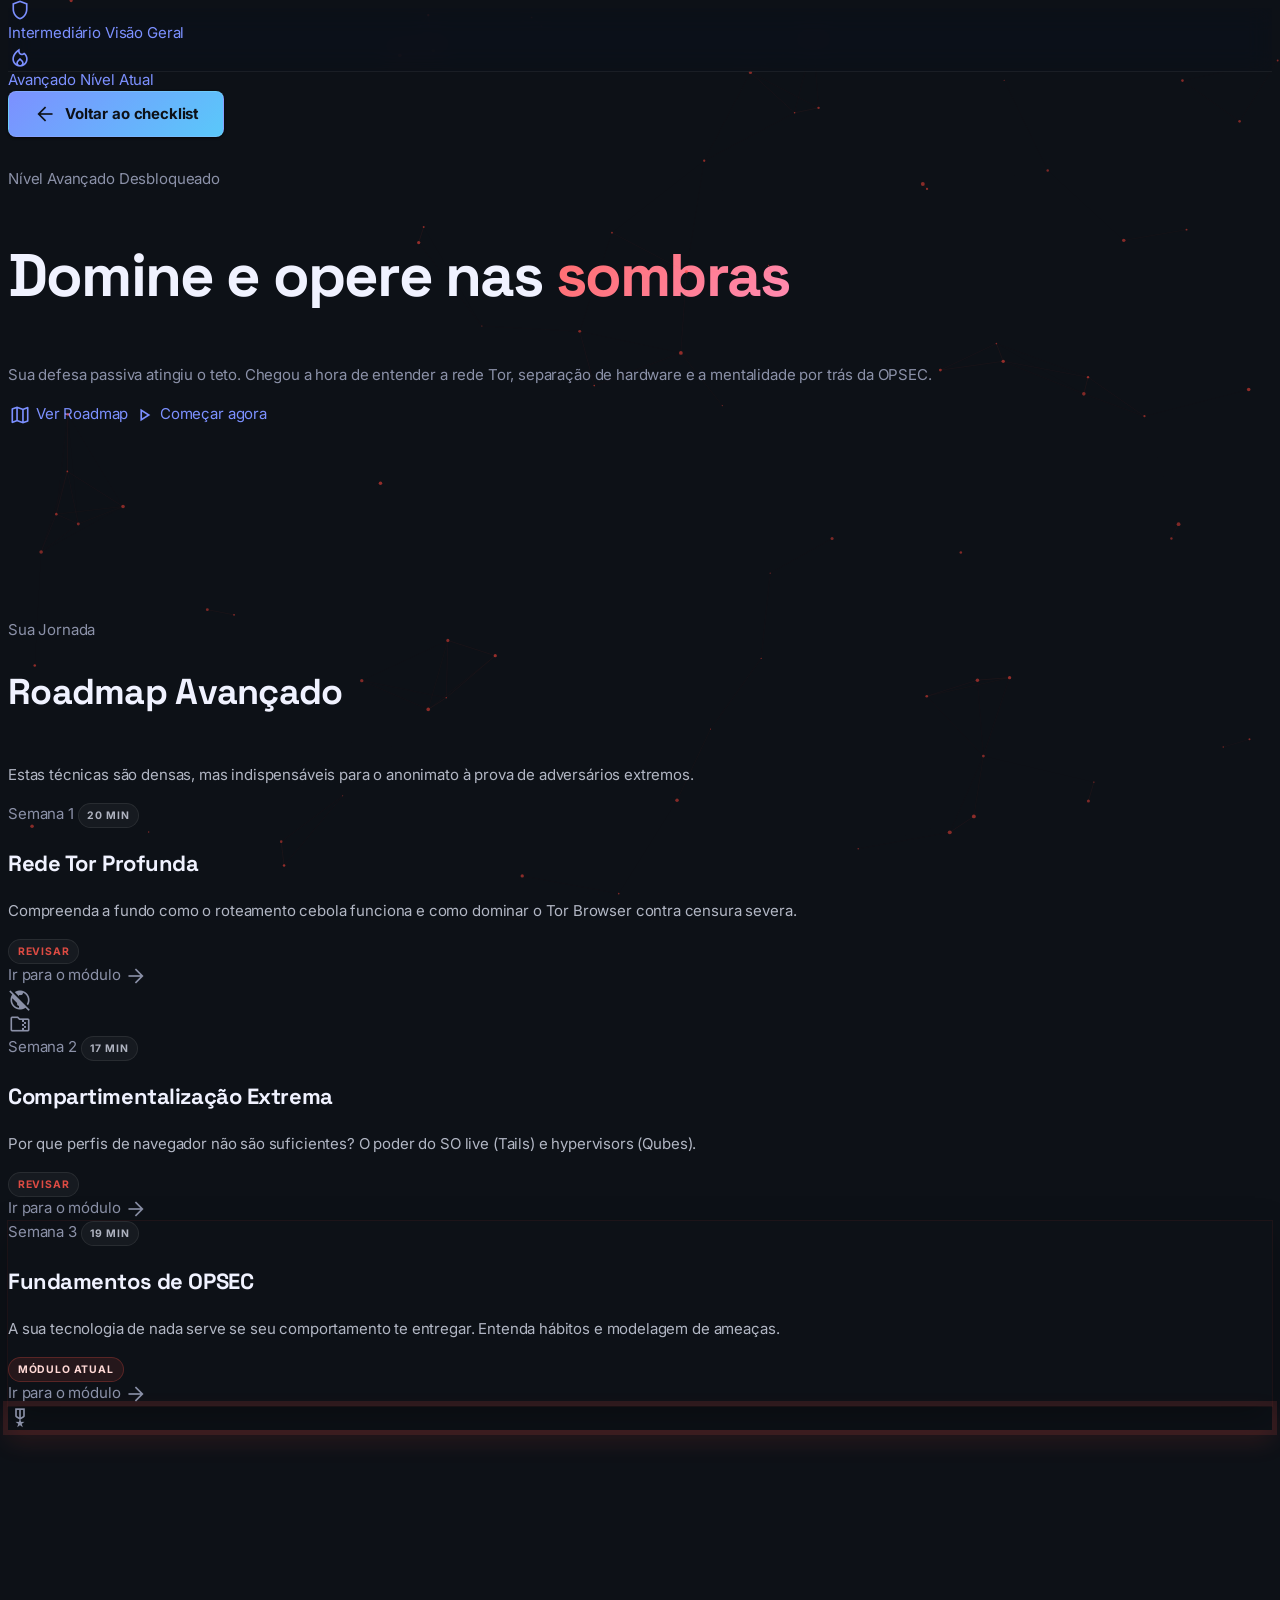
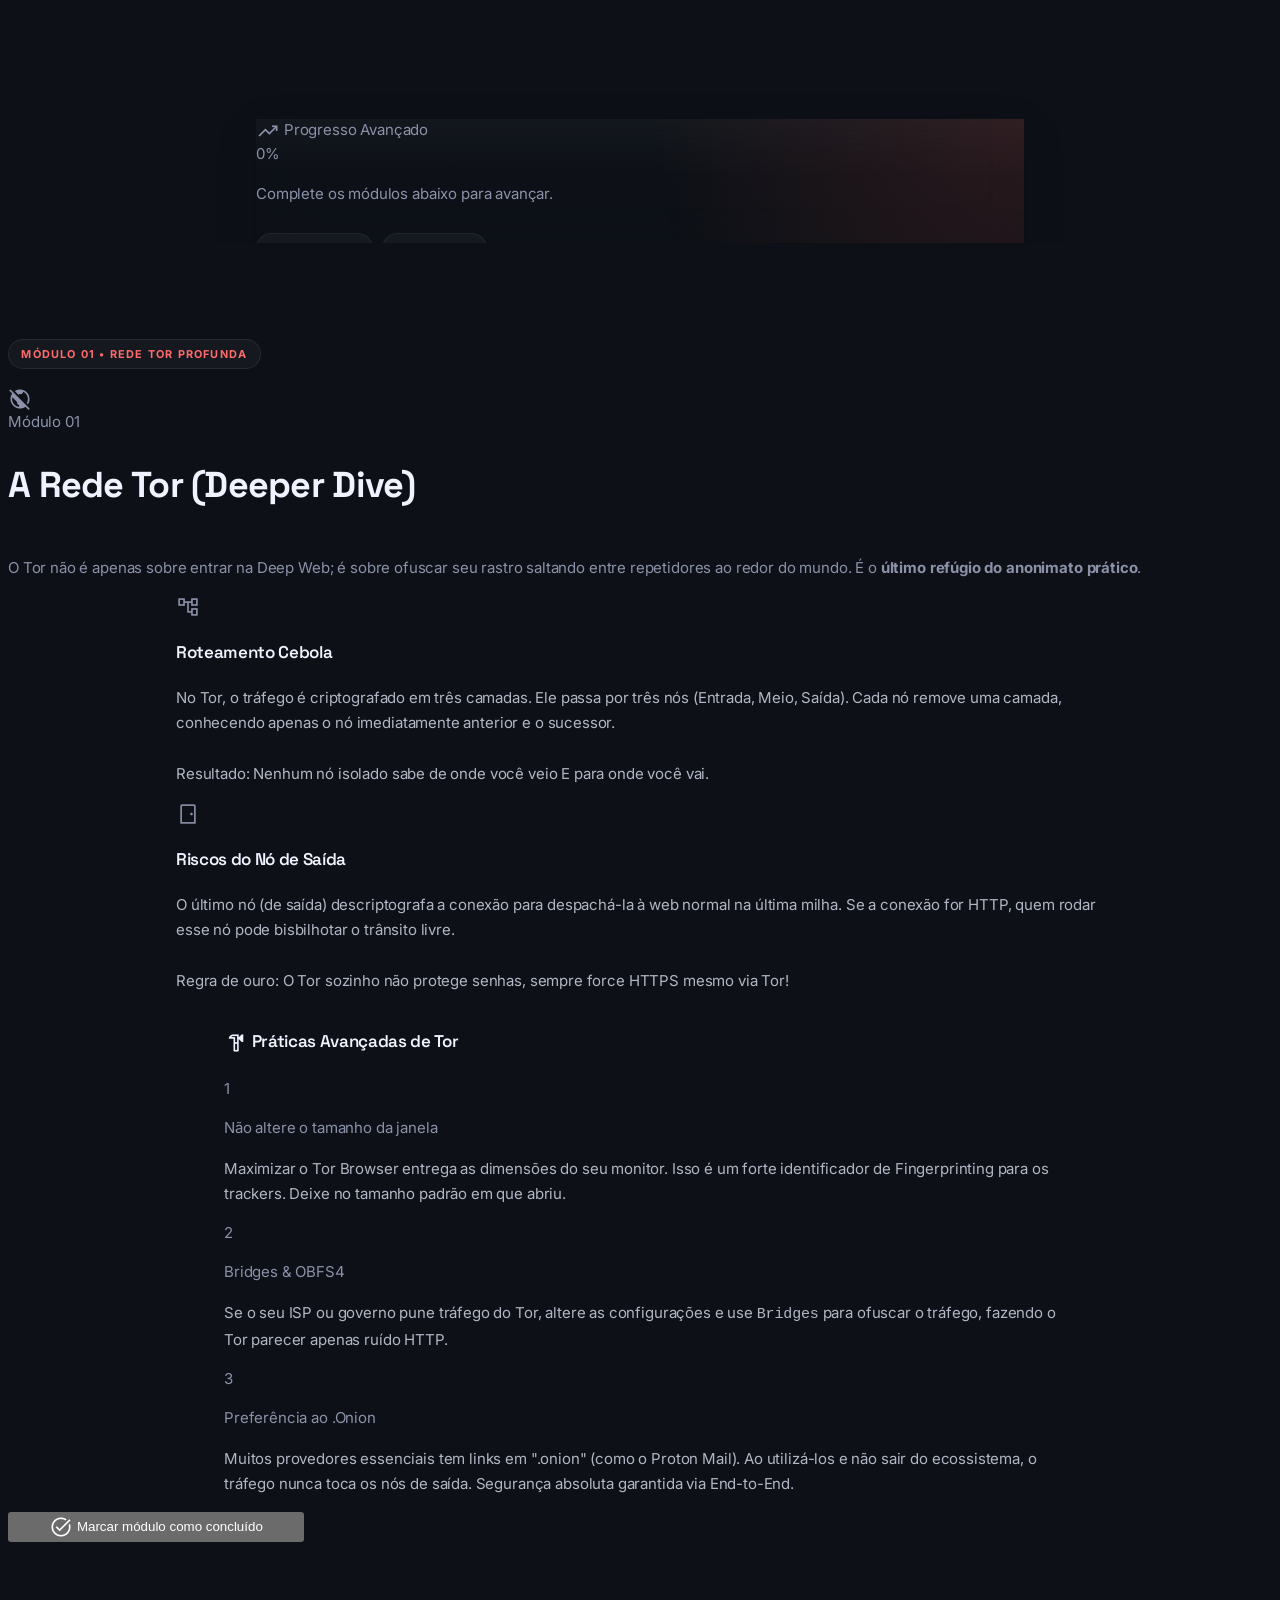
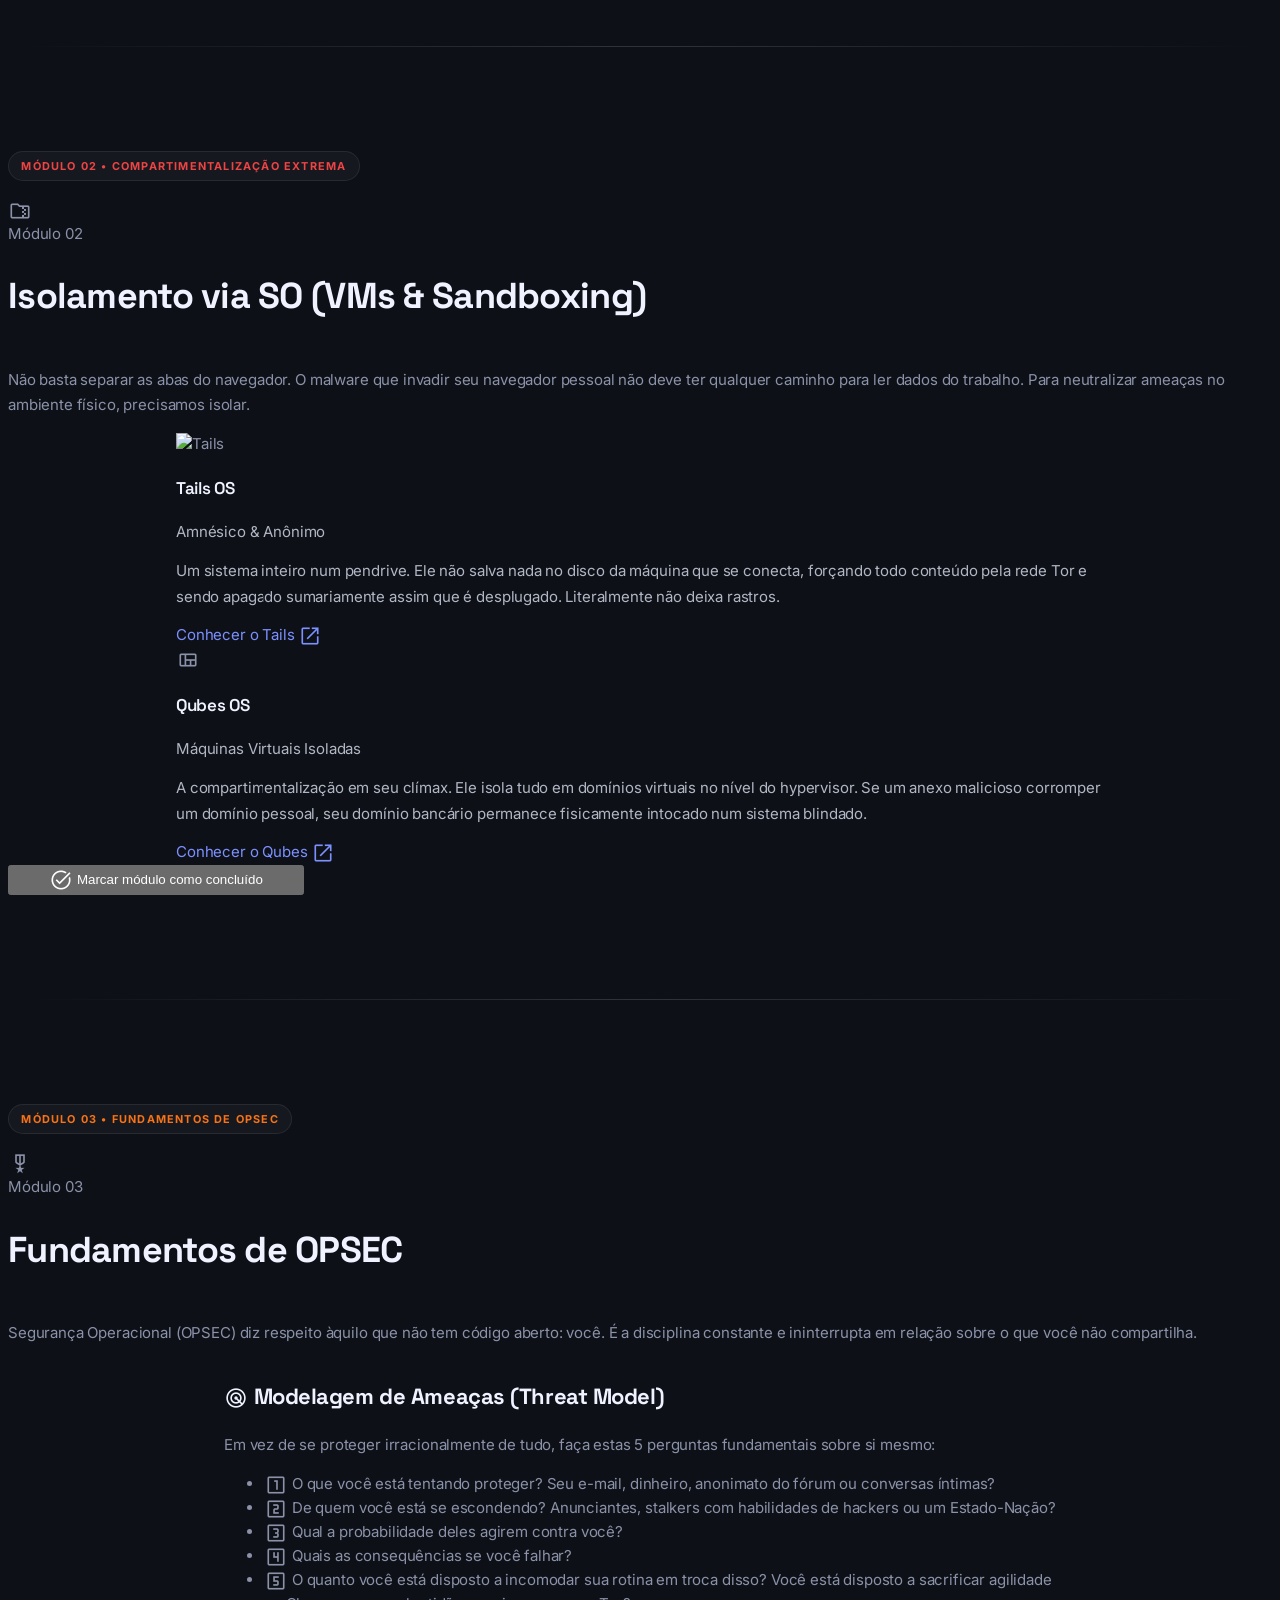
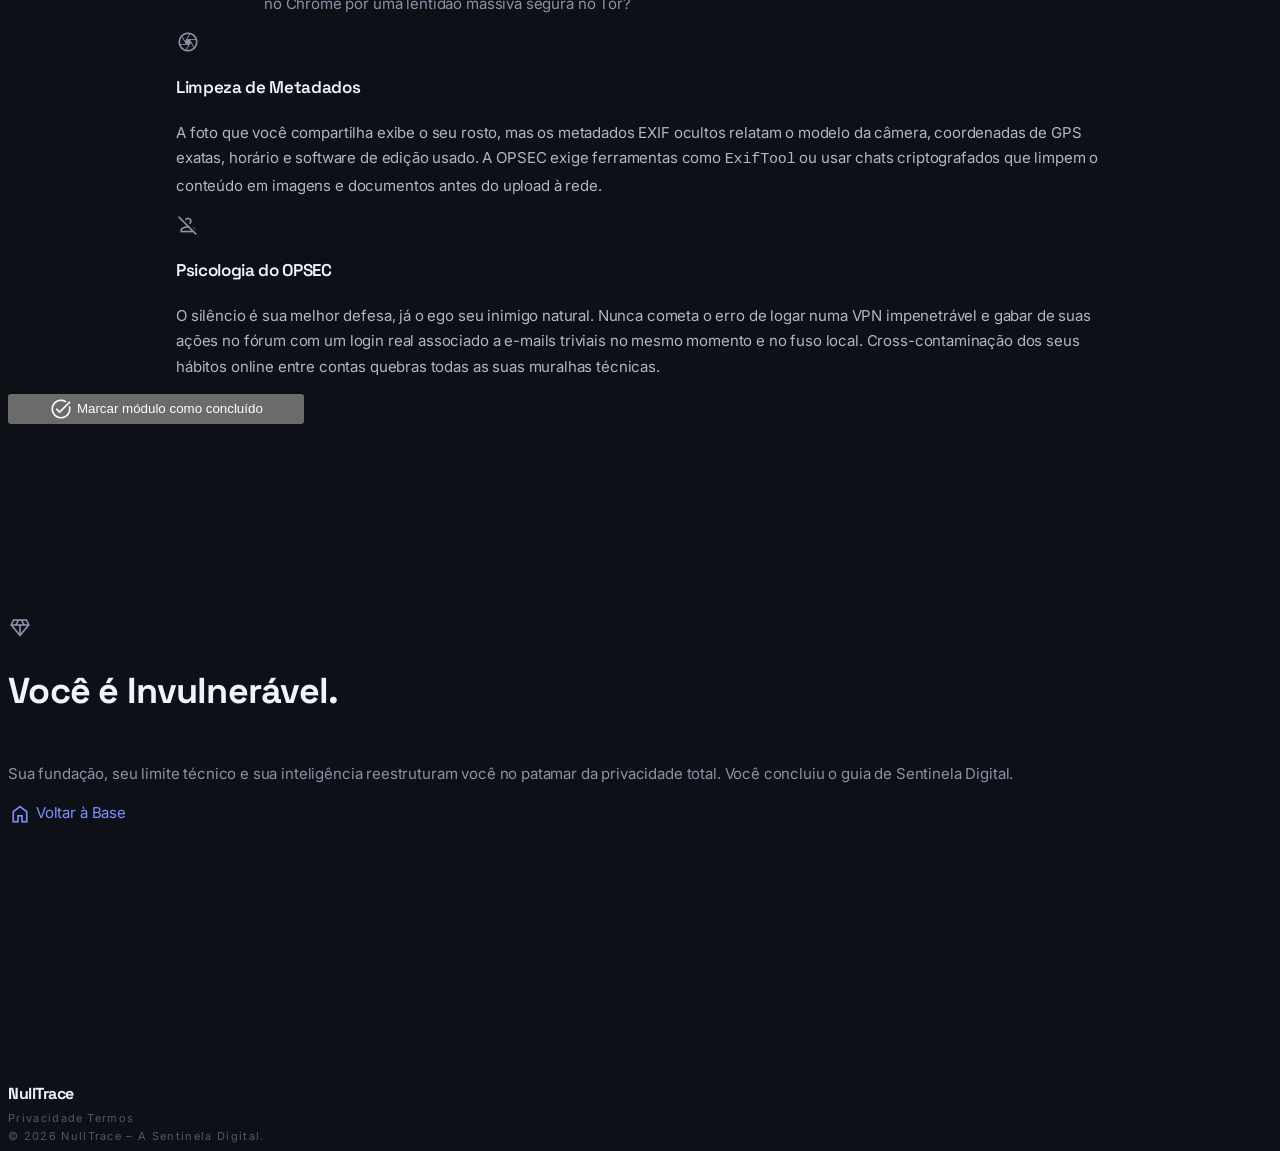
==== commit add87446: "feat: add interactive canvas parallax background and adjust section transparency on advanced and int" ====
--- a/avancado.html
+++ b/avancado.html
@@ -88,7 +88,7 @@
         </section>
 
         <!-- Roadmap Visual -->
-        <section class="py-14 md:py-16 px-8 bg-gradient-to-b from-[#0e1322] to-[#1a2235]" id="roadmap">
+        <section class="py-14 md:py-16 px-8 bg-gradient-to-b from-[#0e1322]/85 to-[#1a2235]/85" id="roadmap">
             <div class="max-w-5xl mx-auto">
                 <div class="text-center mb-12">
                     <span class="text-error font-bold uppercase tracking-[0.2em] text-sm">Sua Jornada</span>
@@ -185,7 +185,7 @@
             </div>
         </section>
 
-        <section class="advanced-workspace bg-[#1a2235]" id="advanced-workspace">
+        <section class="advanced-workspace bg-[#1a2235]/85" id="advanced-workspace">
             <div class="advanced-workspace__inner max-w-7xl mx-auto px-8" id="advanced-workspace-inner">
                 <div class="advanced-progress-trigger" id="advanced-progress-trigger" aria-hidden="true"></div>
 
@@ -269,7 +269,7 @@
 
                     <div class="advanced-progress-main" id="advanced-progress-main">
         <!-- ═══ MODULE 1: Tor Absoluto ═══ -->
-        <section class="module-section py-14 px-8 bg-gradient-to-b from-[#1a2235] to-[#090c15]" id="modulo-1" data-module-section="0">
+        <section class="module-section py-14 px-8 bg-gradient-to-b from-[#1a2235]/85 to-[#090c15]/85" id="modulo-1" data-module-section="0">
             <div class="max-w-4xl mx-auto module-content-shell">
                 <div class="module-divider-label">
                     <span class="module-divider-chip module-divider-chip--error">Módulo 01 • Rede Tor Profunda</span>
@@ -355,7 +355,7 @@
         <div class="module-separator max-w-4xl mx-auto px-8"><div class="module-separator-line"></div></div>
 
         <!-- ═══ MODULE 2: Compartimentalização OS ═══ -->
-        <section class="module-section py-14 px-8 bg-gradient-to-b from-[#090c15] to-[#1a2235]" id="modulo-2" data-module-section="1">
+        <section class="module-section py-14 px-8 bg-gradient-to-b from-[#090c15]/85 to-[#1a2235]/85" id="modulo-2" data-module-section="1">
             <div class="max-w-4xl mx-auto module-content-shell">
                 <div class="module-divider-label">
                     <span class="module-divider-chip module-divider-chip--red">Módulo 02 • Compartimentalização Extrema</span>
@@ -417,7 +417,7 @@
         <div class="module-separator max-w-4xl mx-auto px-8"><div class="module-separator-line"></div></div>
 
         <!-- ═══ MODULE 3: OPSEC ═══ -->
-        <section class="module-section py-14 px-8 bg-gradient-to-b from-[#1a2235] to-[#090c15]" id="modulo-3" data-module-section="2">
+        <section class="module-section py-14 px-8 bg-gradient-to-b from-[#1a2235]/85 to-[#090c15]/85" id="modulo-3" data-module-section="2">
             <div class="max-w-4xl mx-auto module-content-shell">
                 <div class="module-divider-label">
                     <span class="module-divider-chip module-divider-chip--orange">Módulo 03 • Fundamentos de OPSEC</span>
@@ -497,7 +497,7 @@
         </section>
 
         <!-- Final CTA -->
-        <section class="py-20 px-8 bg-gradient-to-b from-[#090c15] to-[#0e1322]">
+        <section class="py-20 px-8 bg-gradient-to-b from-[#090c15]/85 to-[#0e1322]/85">
             <div class="max-w-3xl mx-auto text-center">
                 <div id="final-banner" class="bg-surface-container rounded-3xl p-10 border border-outline-variant/10 relative overflow-hidden">
                     <div class="absolute top-0 left-1/2 -translate-x-1/2 w-[400px] h-[200px] bg-error/5 rounded-full blur-[80px] pointer-events-none"></div>
@@ -532,6 +532,7 @@
     </footer>
 
     <script src="https://cdn.jsdelivr.net/gh/studio-freight/lenis@1.0.29/bundled/lenis.min.js"></script>
+    <script src="js/parallax-bg.js"></script>
     <script src="js/avancado.js"></script>
 </body>
 </html>
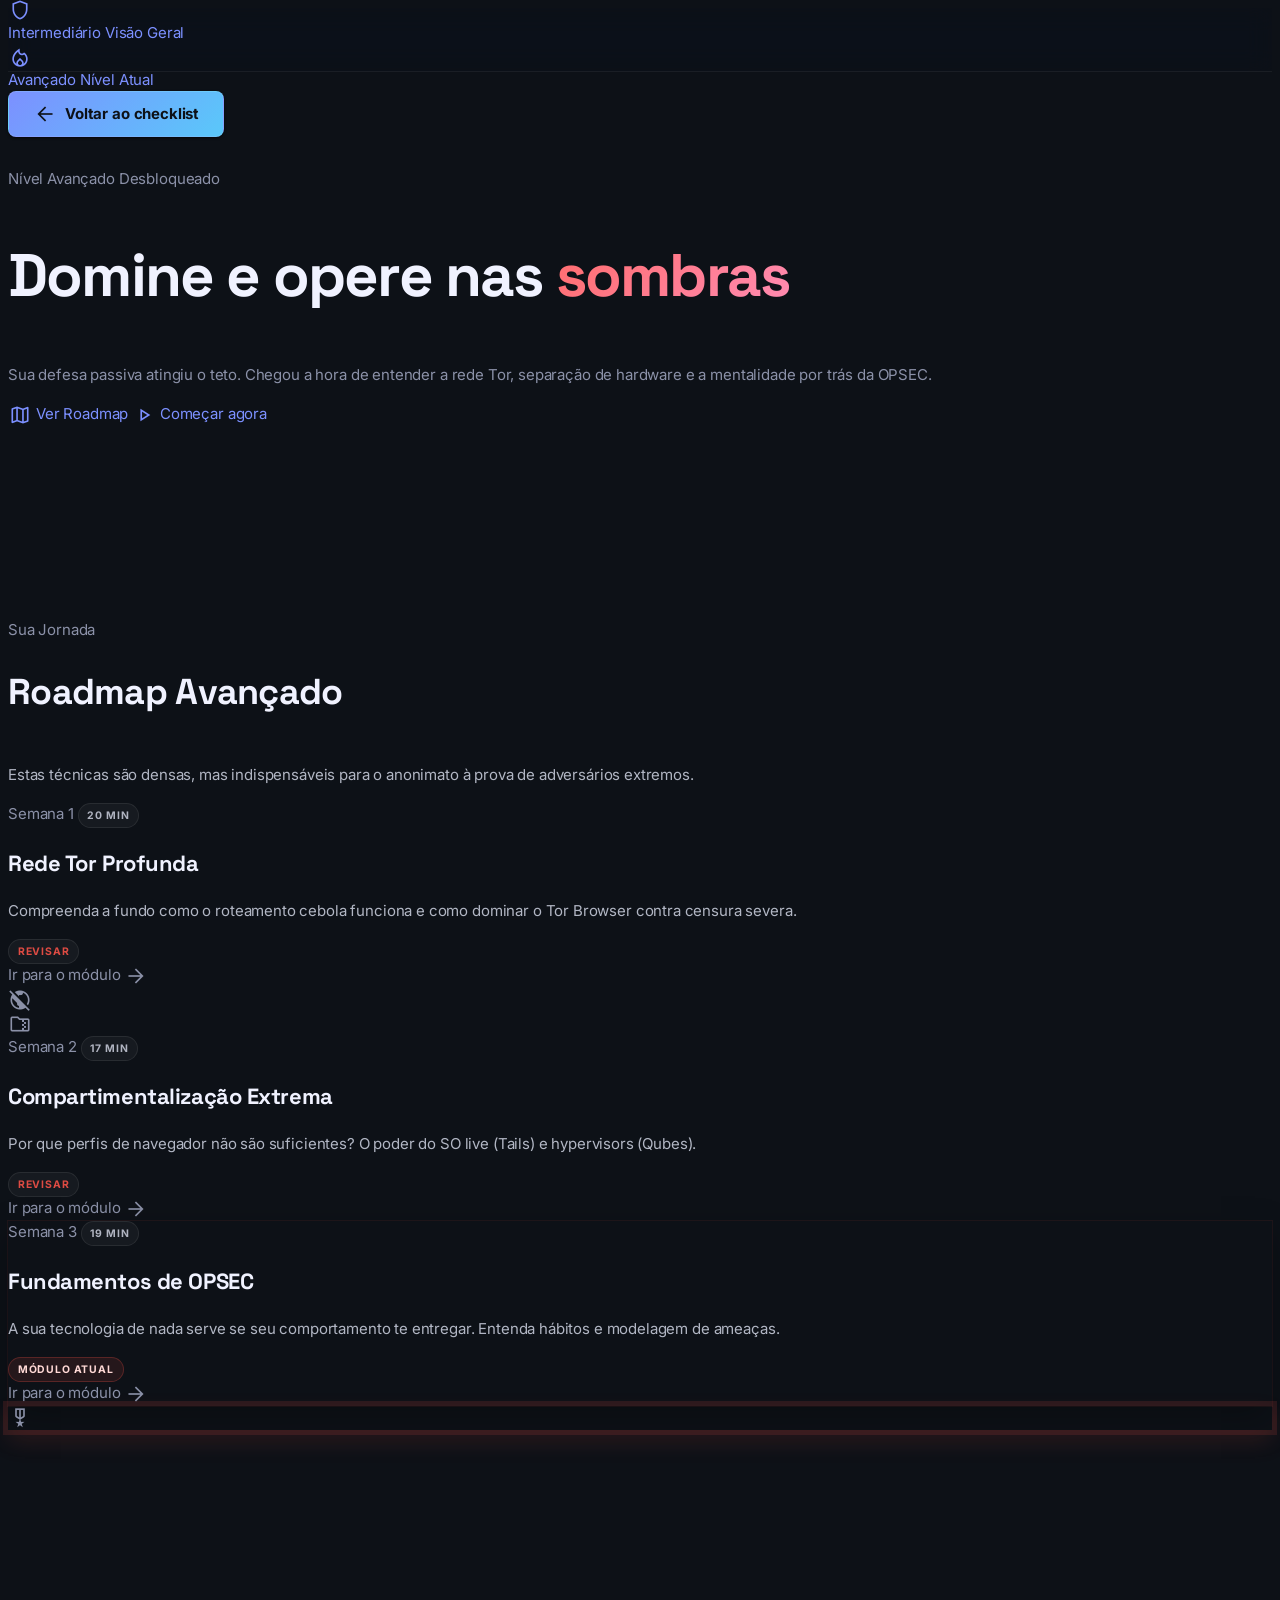
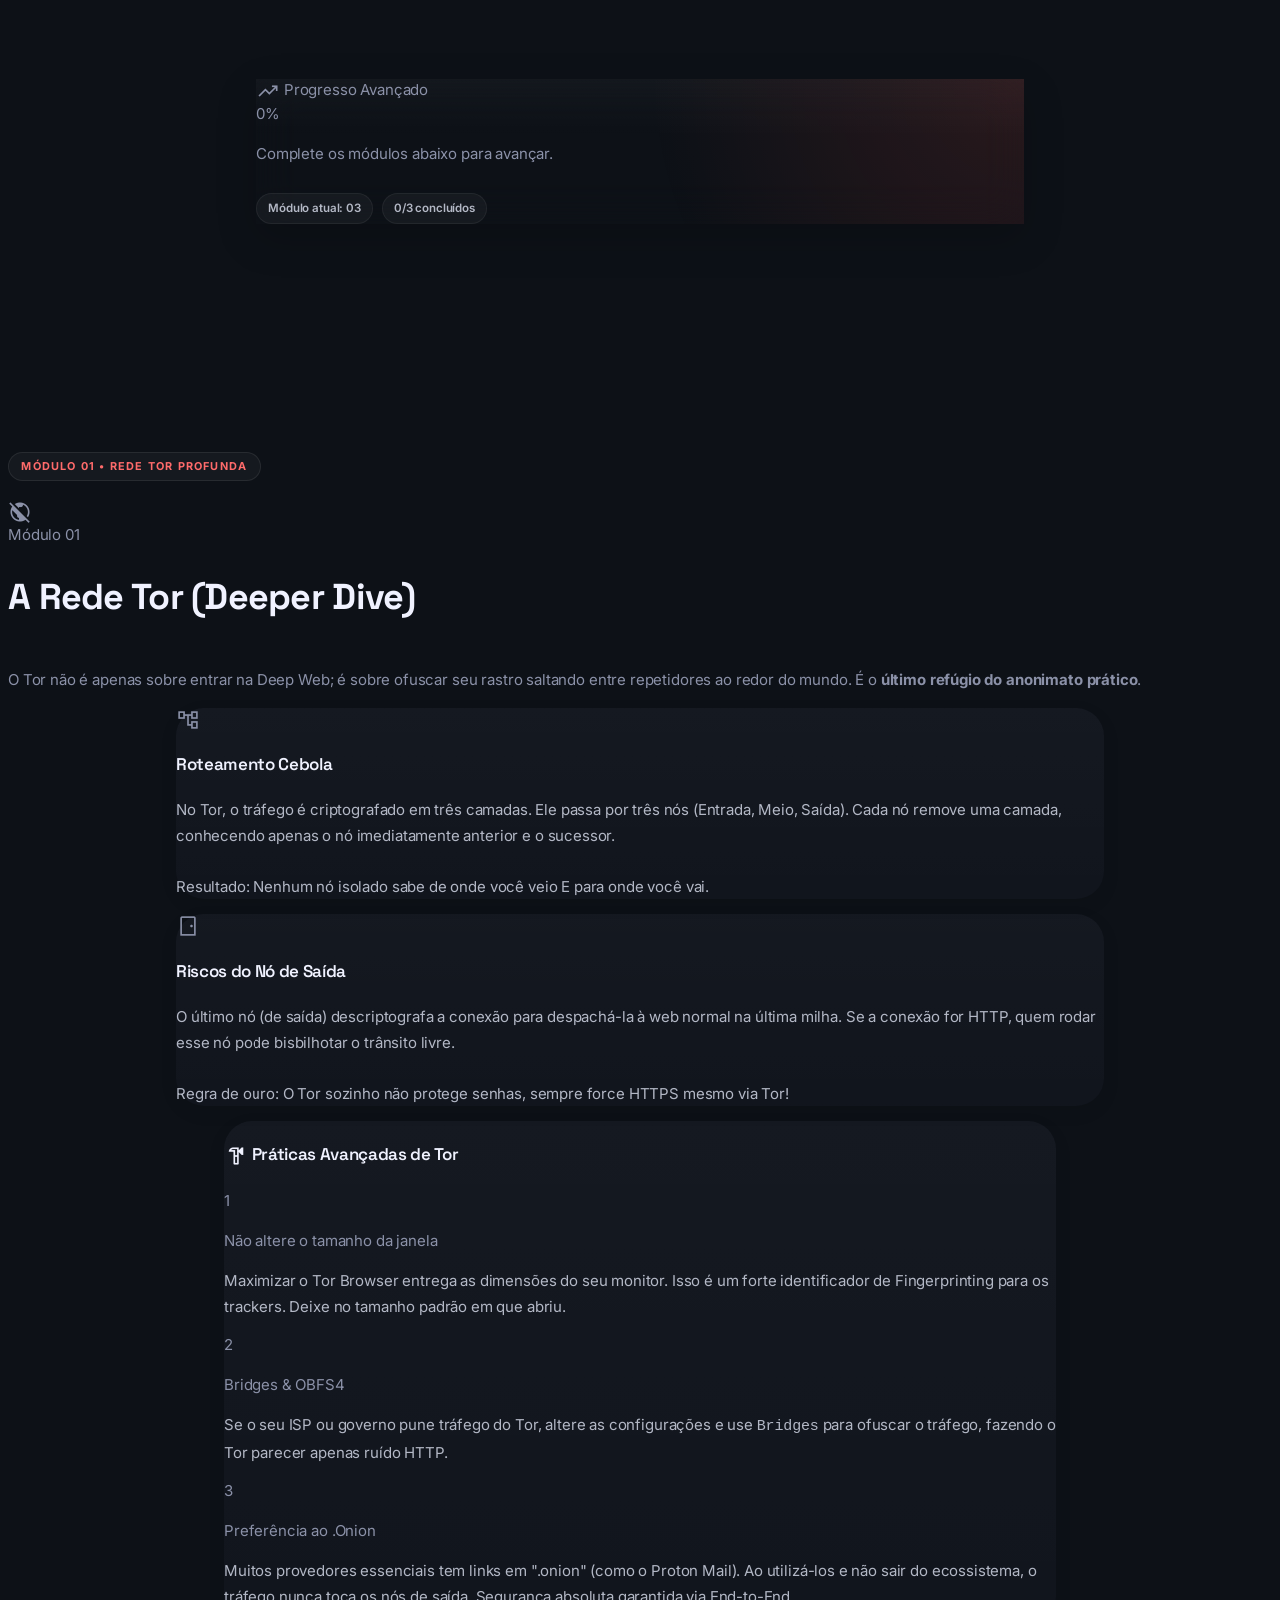
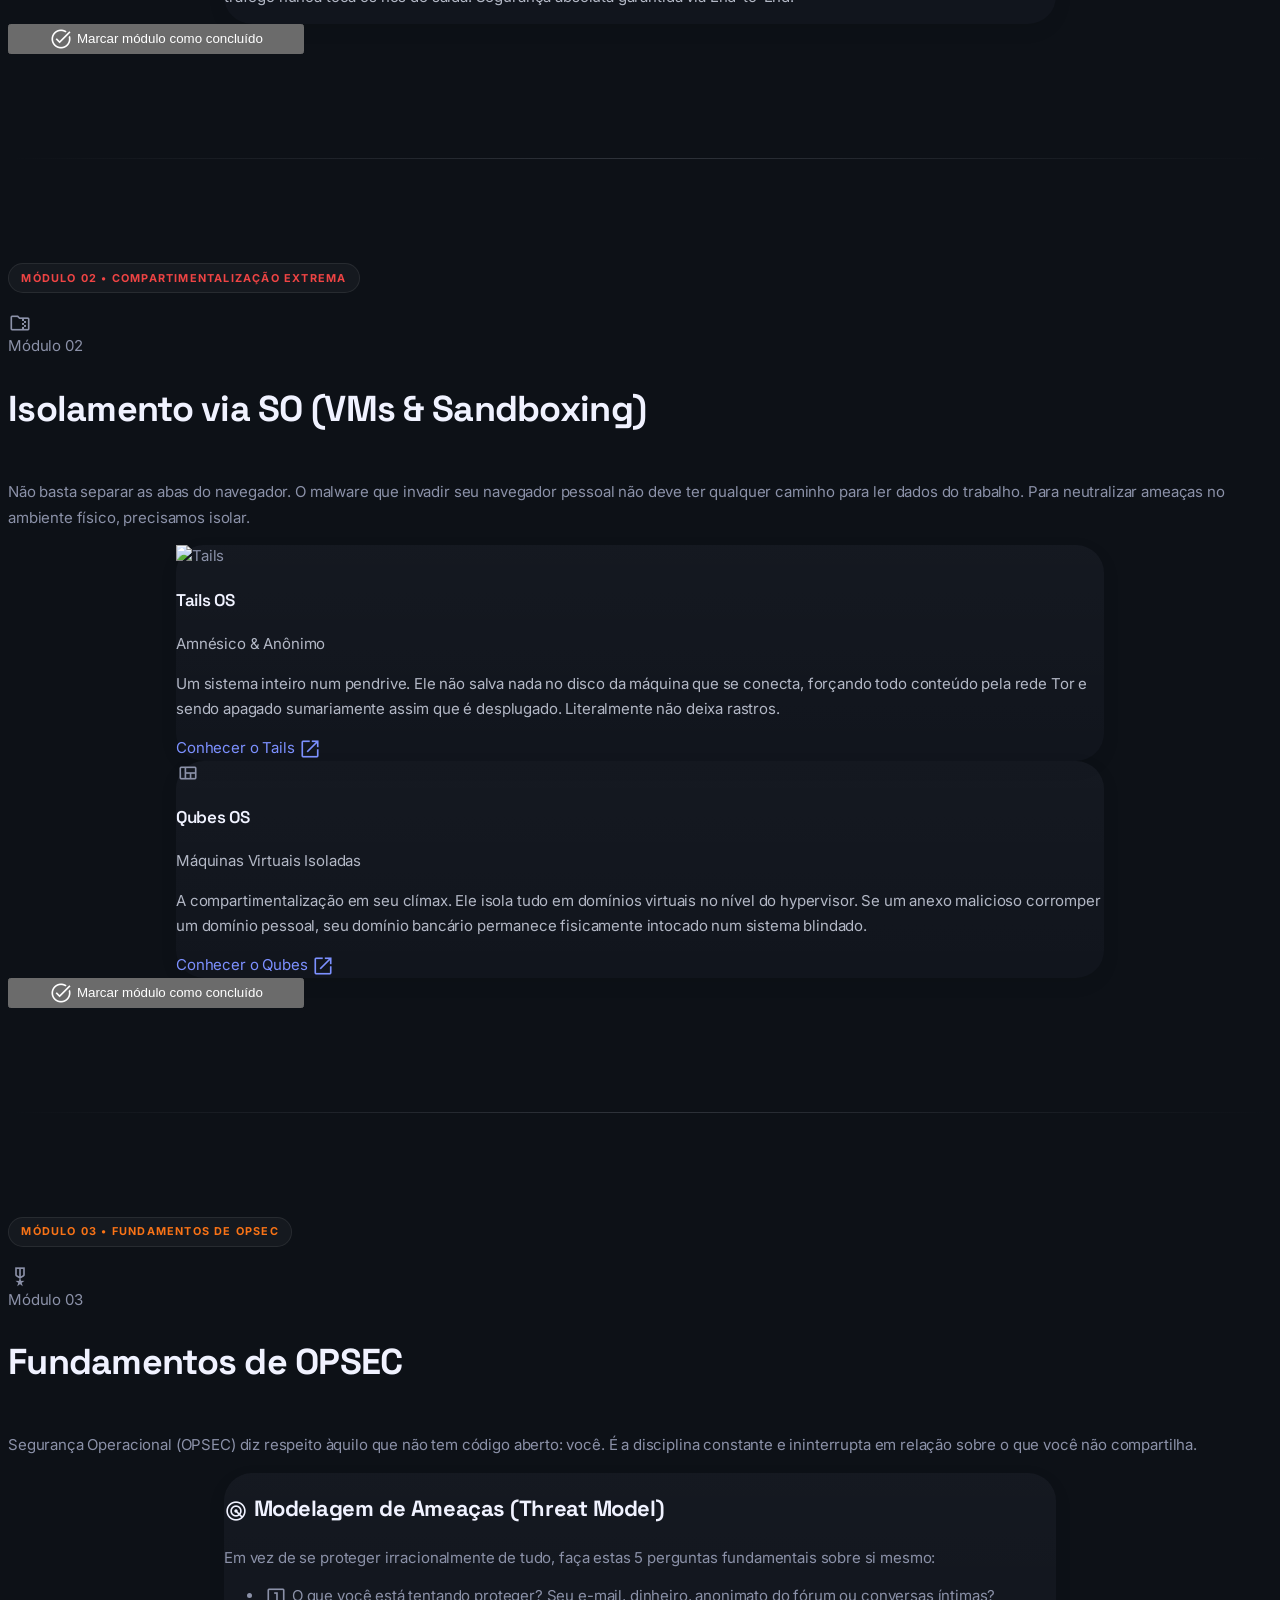
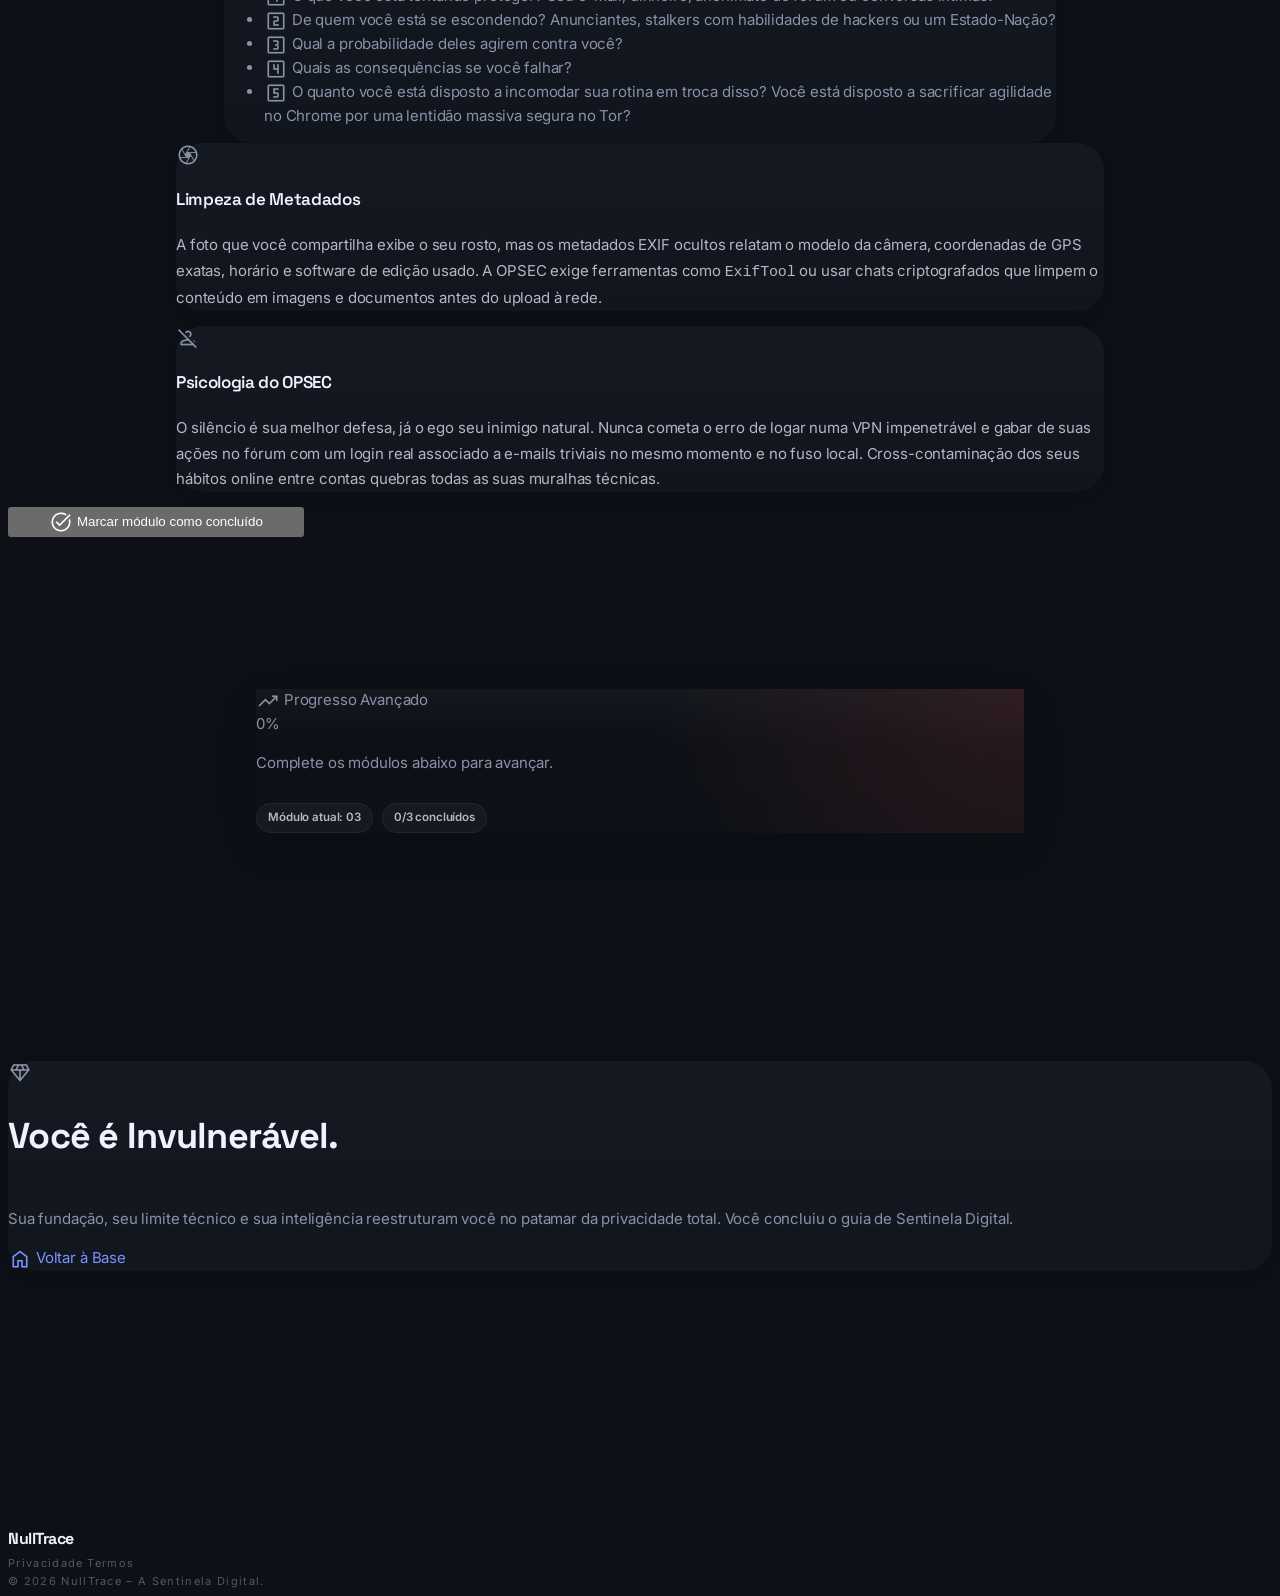
==== commit f72434b9: "ui improves" ====
--- a/avancado.html
+++ b/avancado.html
@@ -88,7 +88,7 @@
         </section>
 
         <!-- Roadmap Visual -->
-        <section class="py-14 md:py-16 px-8 bg-gradient-to-b from-[#0e1322]/85 to-[#1a2235]/85" id="roadmap">
+        <section class="py-14 md:py-16 px-8 bg-gradient-to-b from-[#0e1322] to-[#1a2235]" id="roadmap">
             <div class="max-w-5xl mx-auto">
                 <div class="text-center mb-12">
                     <span class="text-error font-bold uppercase tracking-[0.2em] text-sm">Sua Jornada</span>
@@ -185,7 +185,7 @@
             </div>
         </section>
 
-        <section class="advanced-workspace bg-[#1a2235]/85" id="advanced-workspace">
+        <section class="advanced-workspace" id="advanced-workspace">
             <div class="advanced-workspace__inner max-w-7xl mx-auto px-8" id="advanced-workspace-inner">
                 <div class="advanced-progress-trigger" id="advanced-progress-trigger" aria-hidden="true"></div>
 
@@ -269,7 +269,7 @@
 
                     <div class="advanced-progress-main" id="advanced-progress-main">
         <!-- ═══ MODULE 1: Tor Absoluto ═══ -->
-        <section class="module-section py-14 px-8 bg-gradient-to-b from-[#1a2235]/85 to-[#090c15]/85" id="modulo-1" data-module-section="0">
+        <section class="module-section py-14 px-8 bg-gradient-to-b from-[#1a2235] to-[#090c15]" id="modulo-1" data-module-section="0">
             <div class="max-w-4xl mx-auto module-content-shell">
                 <div class="module-divider-label">
                     <span class="module-divider-chip module-divider-chip--error">Módulo 01 • Rede Tor Profunda</span>
@@ -355,7 +355,7 @@
         <div class="module-separator max-w-4xl mx-auto px-8"><div class="module-separator-line"></div></div>
 
         <!-- ═══ MODULE 2: Compartimentalização OS ═══ -->
-        <section class="module-section py-14 px-8 bg-gradient-to-b from-[#090c15]/85 to-[#1a2235]/85" id="modulo-2" data-module-section="1">
+        <section class="module-section py-14 px-8 bg-gradient-to-b from-[#090c15] to-[#1a2235]" id="modulo-2" data-module-section="1">
             <div class="max-w-4xl mx-auto module-content-shell">
                 <div class="module-divider-label">
                     <span class="module-divider-chip module-divider-chip--red">Módulo 02 • Compartimentalização Extrema</span>
@@ -417,7 +417,7 @@
         <div class="module-separator max-w-4xl mx-auto px-8"><div class="module-separator-line"></div></div>
 
         <!-- ═══ MODULE 3: OPSEC ═══ -->
-        <section class="module-section py-14 px-8 bg-gradient-to-b from-[#1a2235]/85 to-[#090c15]/85" id="modulo-3" data-module-section="2">
+        <section class="module-section py-14 px-8 bg-gradient-to-b from-[#1a2235] to-[#090c15]" id="modulo-3" data-module-section="2">
             <div class="max-w-4xl mx-auto module-content-shell">
                 <div class="module-divider-label">
                     <span class="module-divider-chip module-divider-chip--orange">Módulo 03 • Fundamentos de OPSEC</span>
@@ -496,8 +496,36 @@
             </div>
         </section>
 
+        <!-- Bottom Trigger & Shell -->
+        <div class="advanced-progress-trigger-bottom" id="advanced-progress-trigger-bottom" aria-hidden="true"></div>
+        <section class="advanced-progress-inline-shell" id="advanced-progress-inline-shell-bottom" aria-label="Progresso do nível avançado">
+            <div class="advanced-progress-inline-stage">
+                <div class="advanced-progress-card advanced-progress-card--inline bg-surface-container rounded-2xl p-6 border border-outline-variant/10" id="advanced-progress-inline-card-bottom">
+                    <div class="flex items-center justify-between gap-4 mb-4">
+                        <div class="flex items-center gap-3 min-w-0">
+                            <span class="material-symbols-outlined text-error">trending_up</span>
+                            <span class="text-white font-bold text-sm">Progresso Avançado</span>
+                        </div>
+                        <span id="adv-progress-pct-inline" class="text-error font-bold text-lg flex-shrink-0">0%</span>
+                    </div>
+                    <div class="w-full bg-surface-container-highest rounded-full h-2 overflow-hidden">
+                        <div id="adv-progress-bar-inline" class="bg-gradient-to-r from-error to-red-500 h-full rounded-full transition-all duration-700 ease-out w-0 relative">
+                            <div class="absolute inset-0 bg-white/20 blur-[2px]"></div>
+                        </div>
+                    </div>
+                    <div class="advanced-inline-meta">
+                        <p id="adv-progress-msg-inline" class="text-on-surface-variant text-xs mt-3">Complete os módulos abaixo para avançar.</p>
+                        <div class="advanced-inline-pills">
+                            <span class="advanced-inline-pill" id="adv-inline-active-label">Módulo atual: 01</span>
+                            <span class="advanced-inline-pill" id="adv-inline-completed-label">0/3 concluídos</span>
+                        </div>
+                    </div>
+                </div>
+            </div>
+        </section>
+
         <!-- Final CTA -->
-        <section class="py-20 px-8 bg-gradient-to-b from-[#090c15]/85 to-[#0e1322]/85">
+        <section class="py-20 px-8">
             <div class="max-w-3xl mx-auto text-center">
                 <div id="final-banner" class="bg-surface-container rounded-3xl p-10 border border-outline-variant/10 relative overflow-hidden">
                     <div class="absolute top-0 left-1/2 -translate-x-1/2 w-[400px] h-[200px] bg-error/5 rounded-full blur-[80px] pointer-events-none"></div>
@@ -532,7 +560,6 @@
     </footer>
 
     <script src="https://cdn.jsdelivr.net/gh/studio-freight/lenis@1.0.29/bundled/lenis.min.js"></script>
-    <script src="js/parallax-bg.js"></script>
     <script src="js/avancado.js"></script>
 </body>
 </html>
--- a/css/style.css
+++ b/css/style.css
@@ -128,6 +128,12 @@
   -webkit-font-smoothing: antialiased;
   -moz-osx-font-smoothing: grayscale;
   color-scheme: dark;
+}
+
+@media (prefers-reduced-motion: no-preference) {
+  html {
+    scroll-behavior: smooth;
+  }
 }
 
 body {
--- a/css/avancado.css
+++ b/css/avancado.css
@@ -112,6 +112,27 @@
   box-shadow: 0 12px 32px rgba(255, 84, 73, 0.1);
 }
 
+.module-section :is(.bg-surface-container, .advanced-progress-card, .module-visual-shell, .info-card) {
+  border-radius: 1.75rem;
+  border-color: rgba(255, 255, 255, 0.04);
+  box-shadow: 0 6px 18px rgba(0, 0, 0, 0.08);
+}
+
+.module-section :is(.bg-surface-container, .advanced-progress-card, .info-card) {
+  background:
+    linear-gradient(180deg, rgba(255, 255, 255, 0.022), rgba(255, 255, 255, 0.008)),
+    rgba(24, 30, 45, 0.26);
+}
+
+#final-banner {
+  border-radius: 1.75rem;
+  background:
+    linear-gradient(180deg, rgba(255, 255, 255, 0.024), rgba(255, 255, 255, 0.01)),
+    rgba(24, 30, 45, 0.3);
+  border-color: rgba(255, 255, 255, 0.04);
+  box-shadow: 0 6px 18px rgba(0, 0, 0, 0.08);
+}
+
 /* ── Hardening Checklist ──────────────────────────────────────── */
 .hardening-item {
   transition: all var(--transition-fast);
@@ -170,9 +191,12 @@
 
 .advanced-progress-inline-shell {
   overflow: hidden;
-  max-height: 220px;
+  max-height: 400px;
   opacity: 1;
-  margin-bottom: 0;
+  margin-top: -2.5rem;
+  margin-bottom: 1.5rem;
+  position: relative;
+  z-index: 10;
   transition:
     max-height 0.58s cubic-bezier(0.16, 1, 0.3, 1),
     opacity 0.32s ease,
@@ -589,6 +613,11 @@
   transform: translateY(0);
 }
 
+.module-section {
+  border-radius: 1.35rem;
+  overflow: hidden;
+}
+
 /* ── Progress bar shimmer ─────────────────────────────────────── */
 @keyframes adv-shimmer {
   0%   { transform: translateX(-100%); }
@@ -677,7 +706,7 @@
   }
 
   .advanced-progress-inline-shell {
-    max-height: 220px !important;
+    max-height: 400px !important;
     opacity: 1 !important;
     transform: none !important;
   }
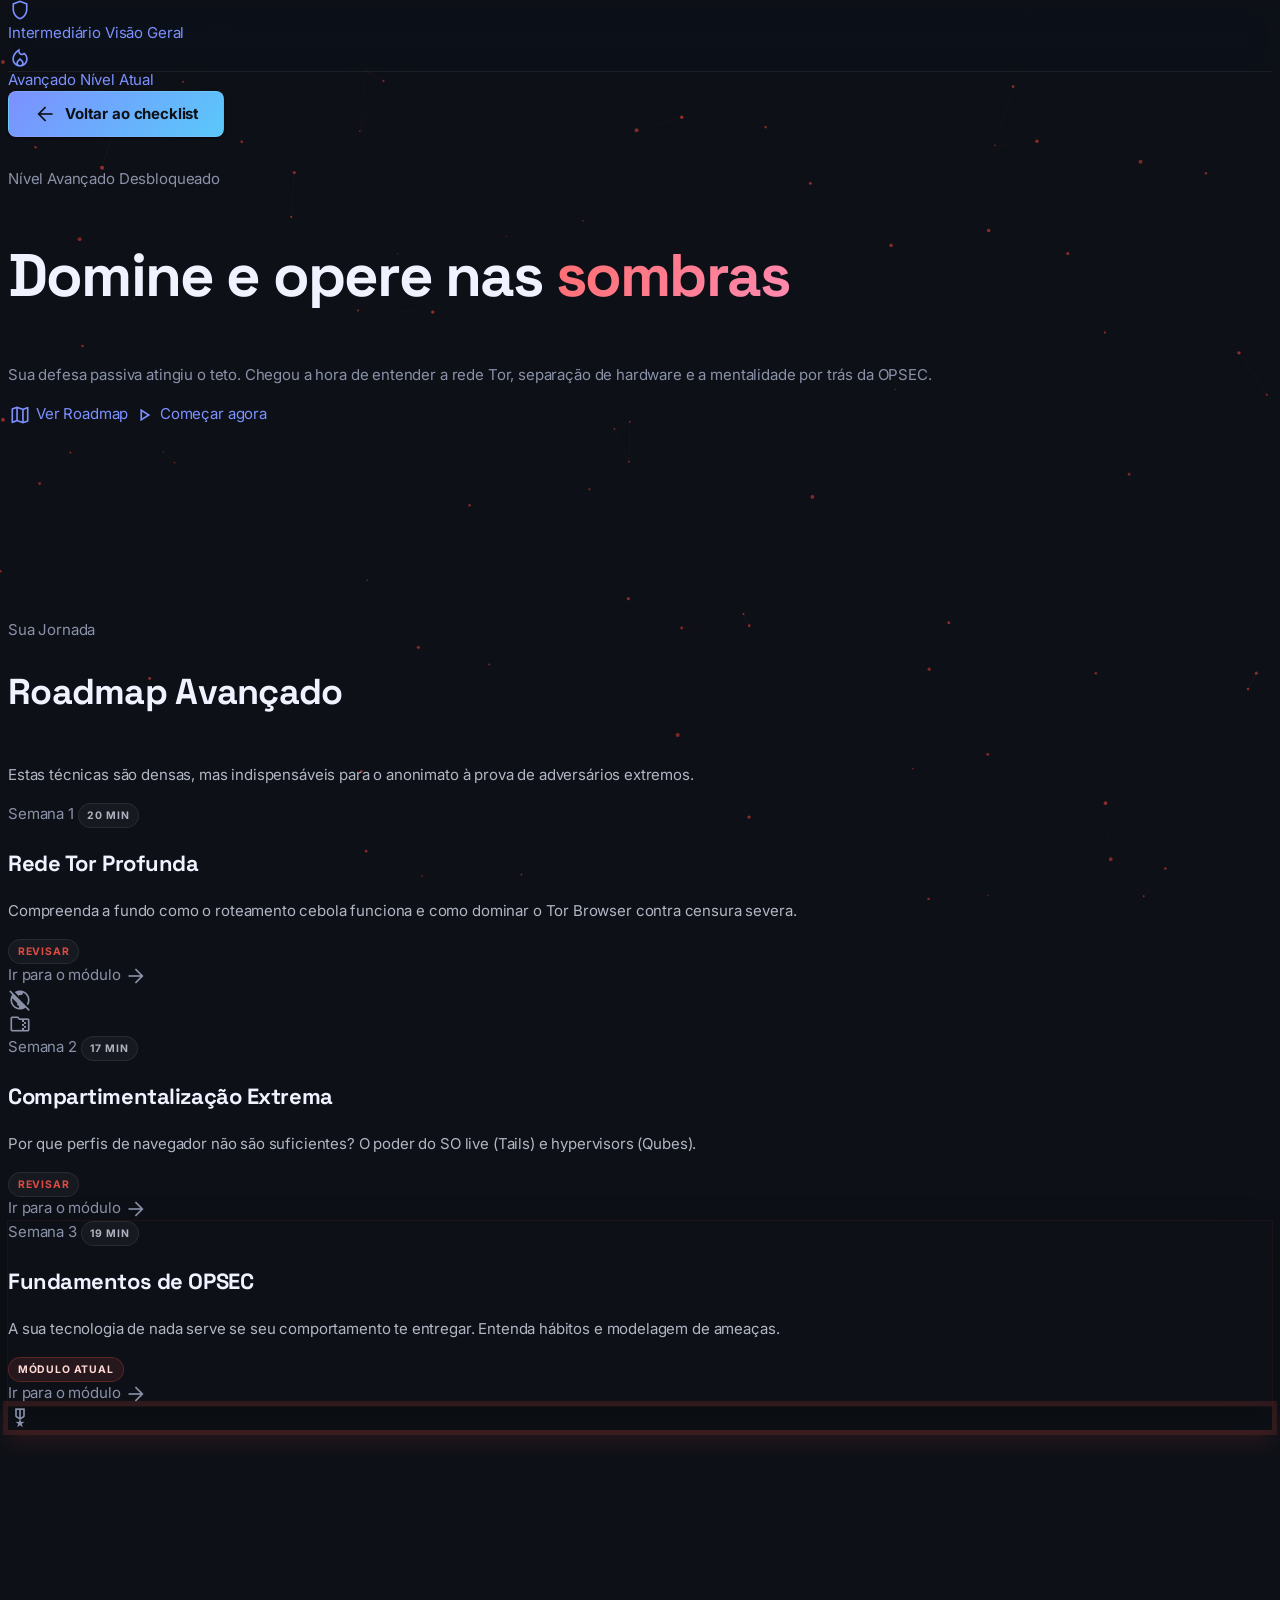
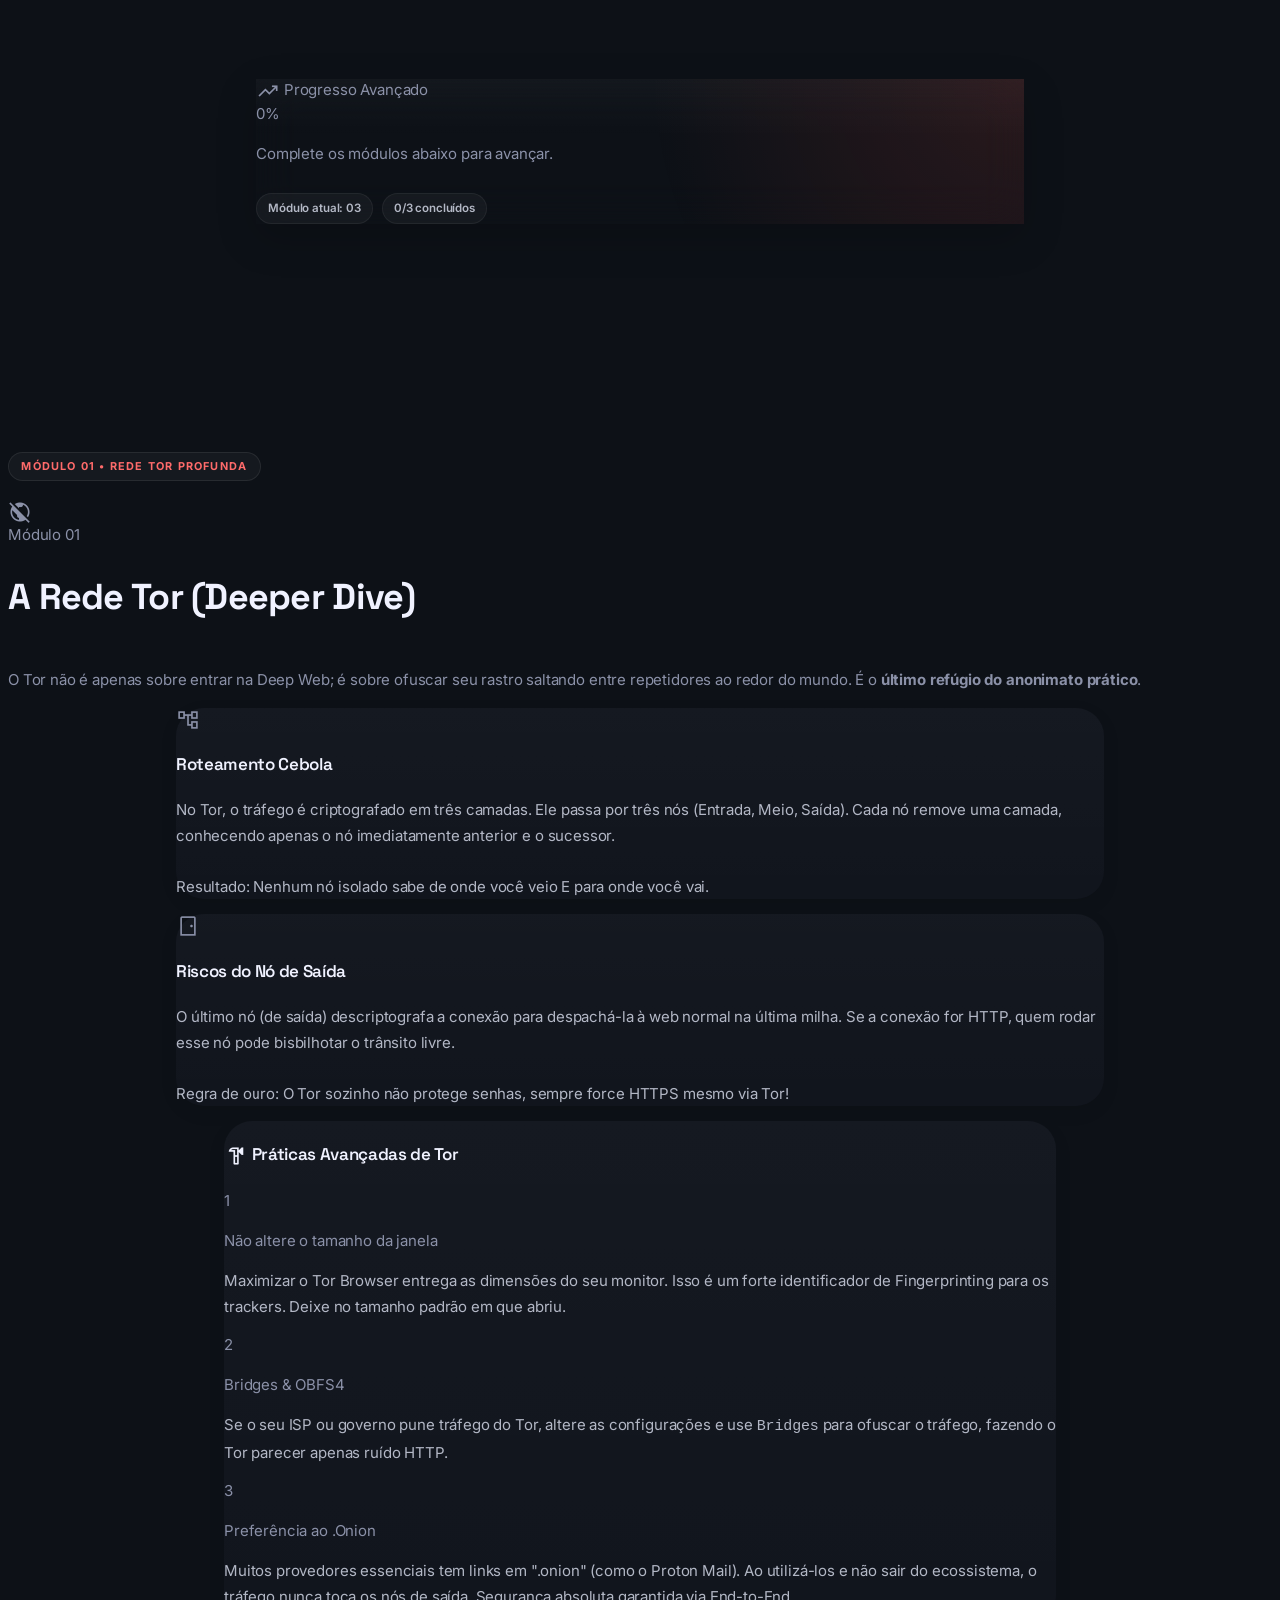
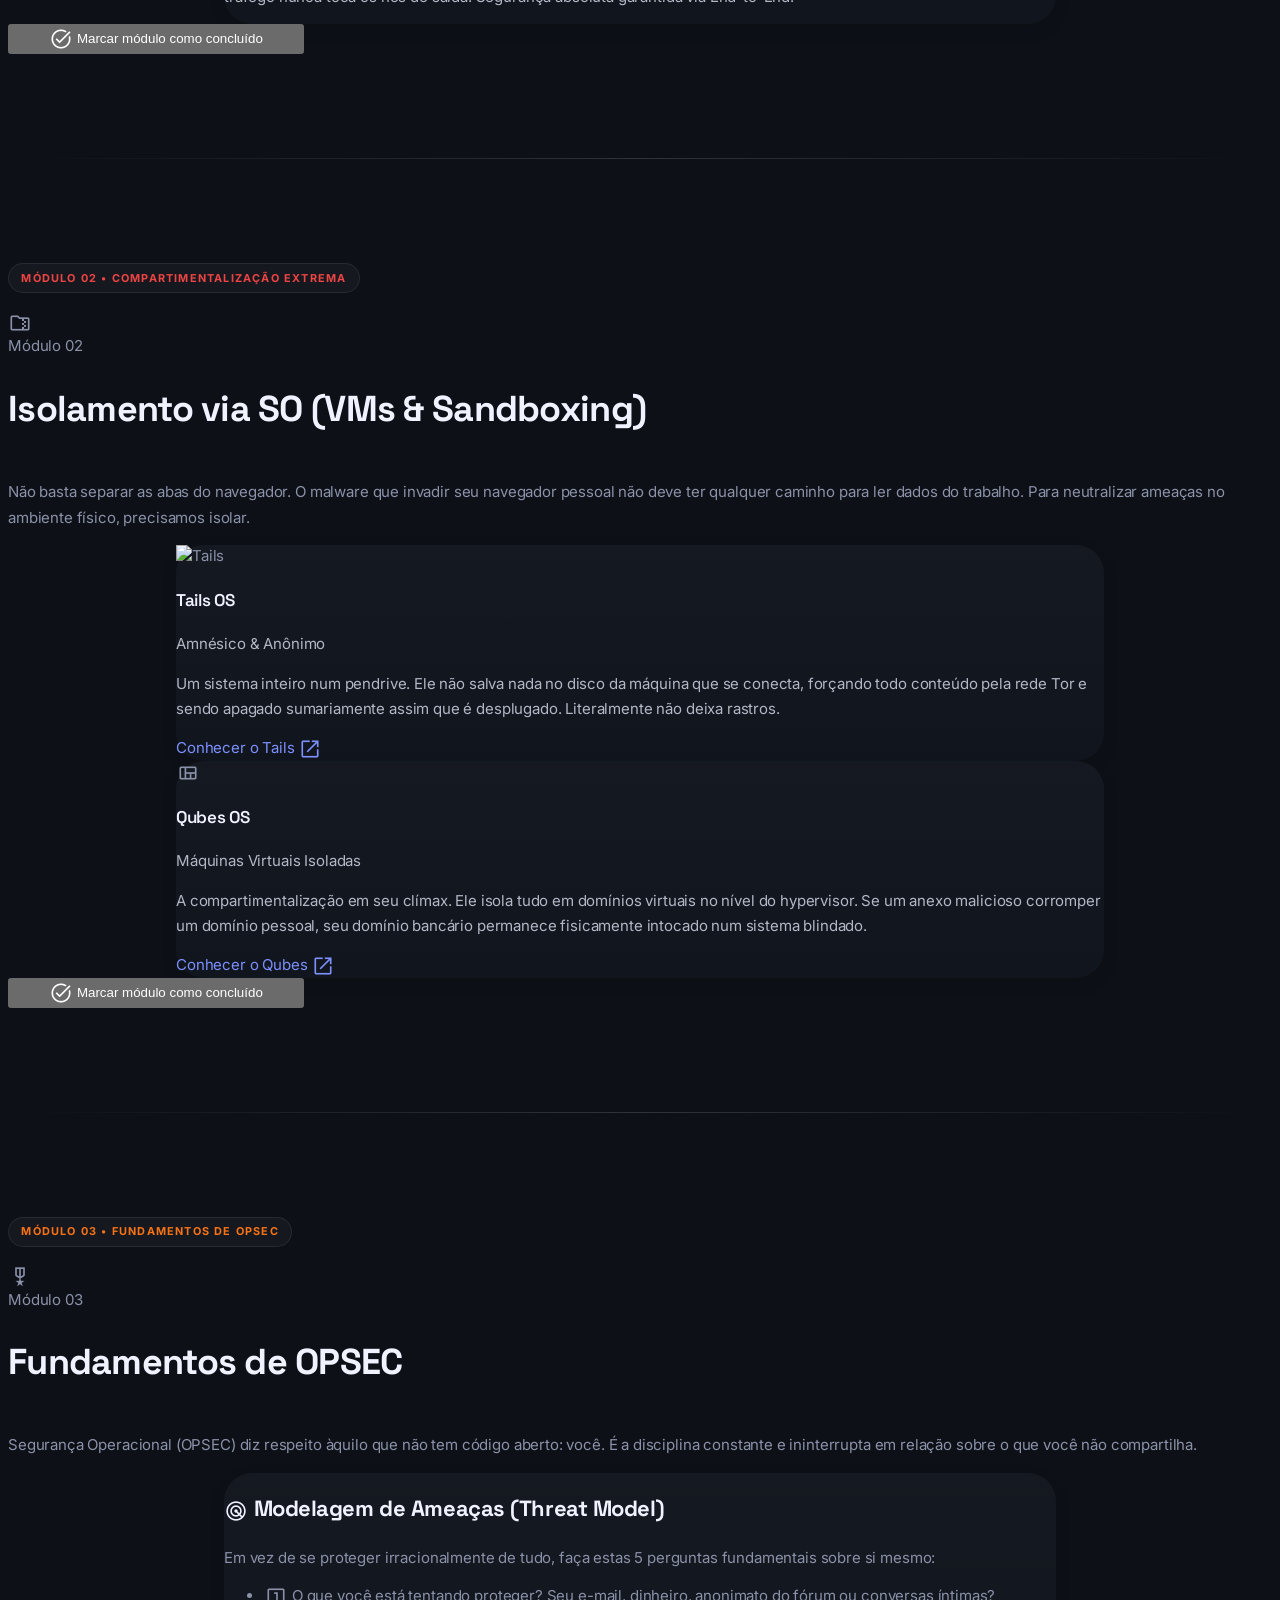
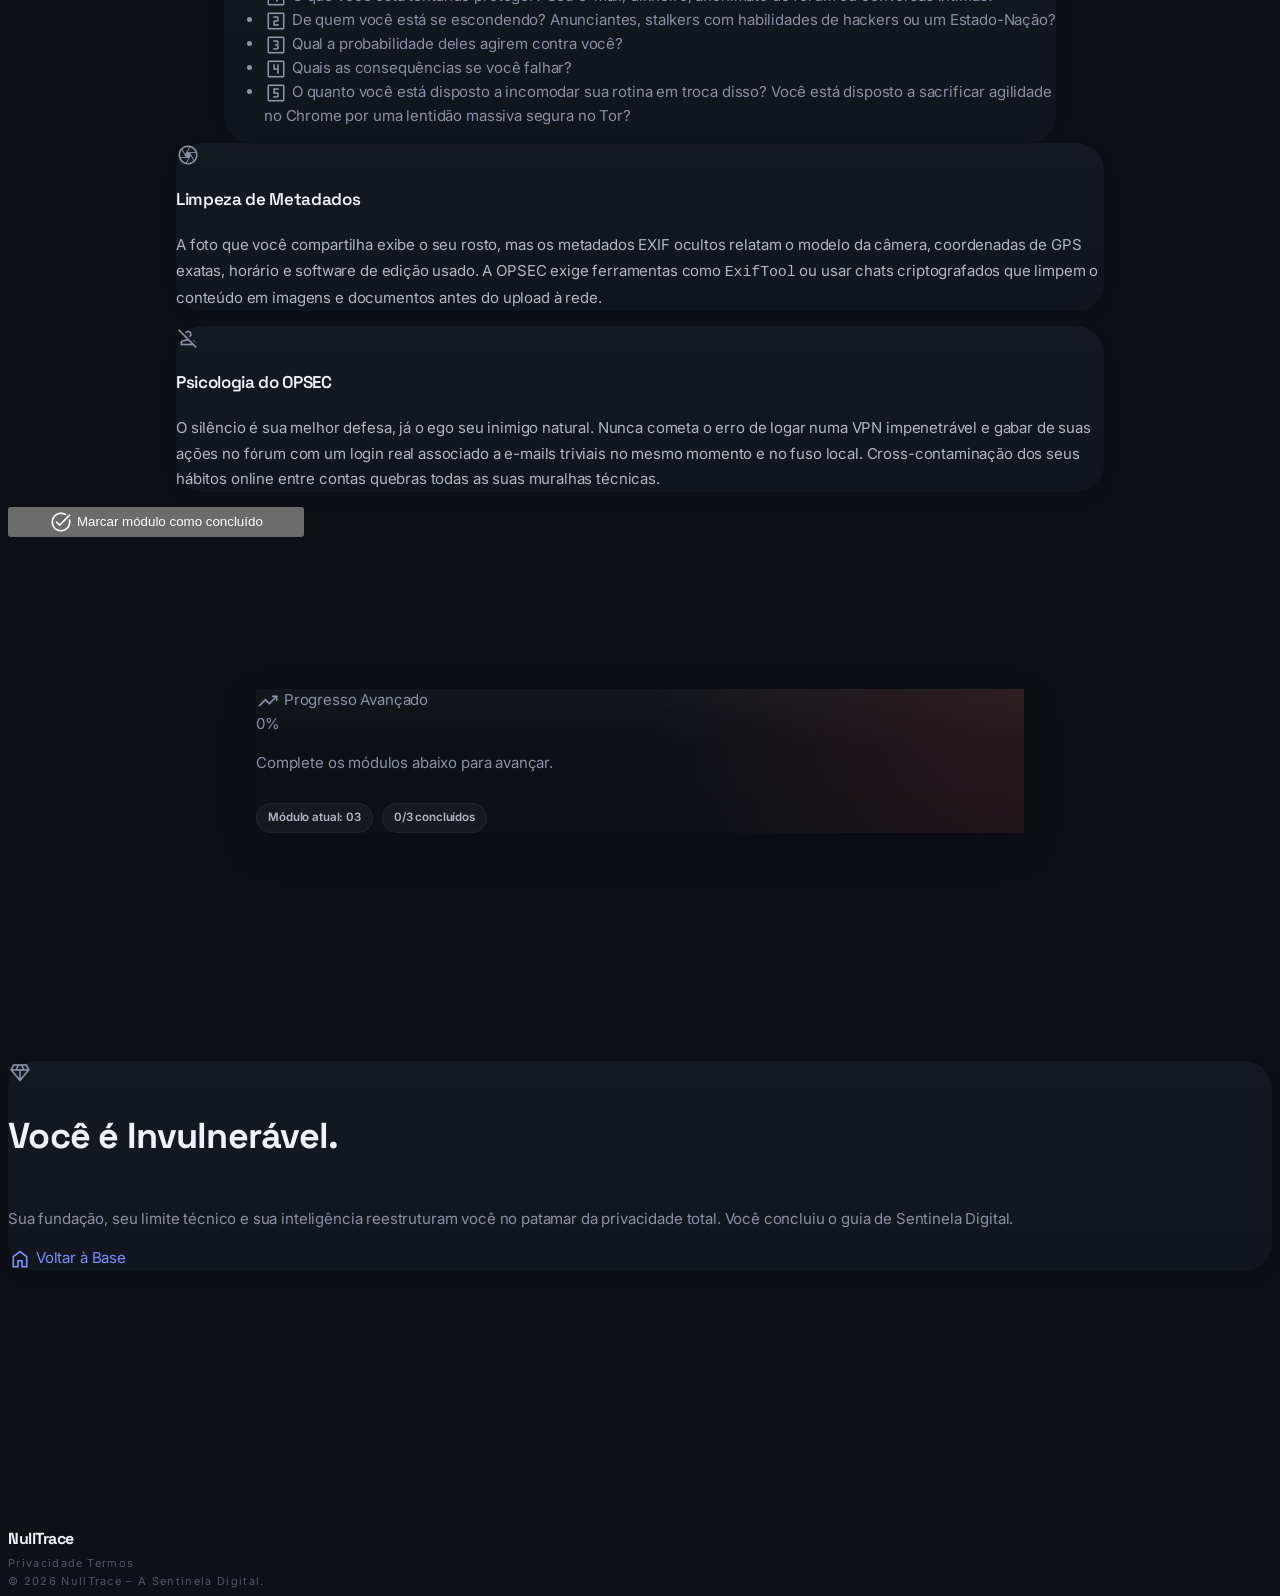
==== commit 9087e1ff: "merge conflicts resolved" ====
--- a/avancado.html
+++ b/avancado.html
@@ -88,7 +88,7 @@
         </section>
 
         <!-- Roadmap Visual -->
-        <section class="py-14 md:py-16 px-8 bg-gradient-to-b from-[#0e1322] to-[#1a2235]" id="roadmap">
+        <section class="py-14 md:py-16 px-8 bg-gradient-to-b from-[#0e1322]/85 to-[#1a2235]/85" id="roadmap">
             <div class="max-w-5xl mx-auto">
                 <div class="text-center mb-12">
                     <span class="text-error font-bold uppercase tracking-[0.2em] text-sm">Sua Jornada</span>
@@ -269,7 +269,7 @@
 
                     <div class="advanced-progress-main" id="advanced-progress-main">
         <!-- ═══ MODULE 1: Tor Absoluto ═══ -->
-        <section class="module-section py-14 px-8 bg-gradient-to-b from-[#1a2235] to-[#090c15]" id="modulo-1" data-module-section="0">
+        <section class="module-section py-14 px-8 bg-gradient-to-b from-[#1a2235]/85 to-[#090c15]/85" id="modulo-1" data-module-section="0">
             <div class="max-w-4xl mx-auto module-content-shell">
                 <div class="module-divider-label">
                     <span class="module-divider-chip module-divider-chip--error">Módulo 01 • Rede Tor Profunda</span>
@@ -355,7 +355,7 @@
         <div class="module-separator max-w-4xl mx-auto px-8"><div class="module-separator-line"></div></div>
 
         <!-- ═══ MODULE 2: Compartimentalização OS ═══ -->
-        <section class="module-section py-14 px-8 bg-gradient-to-b from-[#090c15] to-[#1a2235]" id="modulo-2" data-module-section="1">
+        <section class="module-section py-14 px-8 bg-gradient-to-b from-[#090c15]/85 to-[#1a2235]/85" id="modulo-2" data-module-section="1">
             <div class="max-w-4xl mx-auto module-content-shell">
                 <div class="module-divider-label">
                     <span class="module-divider-chip module-divider-chip--red">Módulo 02 • Compartimentalização Extrema</span>
@@ -417,7 +417,7 @@
         <div class="module-separator max-w-4xl mx-auto px-8"><div class="module-separator-line"></div></div>
 
         <!-- ═══ MODULE 3: OPSEC ═══ -->
-        <section class="module-section py-14 px-8 bg-gradient-to-b from-[#1a2235] to-[#090c15]" id="modulo-3" data-module-section="2">
+        <section class="module-section py-14 px-8 bg-gradient-to-b from-[#1a2235]/85 to-[#090c15]/85" id="modulo-3" data-module-section="2">
             <div class="max-w-4xl mx-auto module-content-shell">
                 <div class="module-divider-label">
                     <span class="module-divider-chip module-divider-chip--orange">Módulo 03 • Fundamentos de OPSEC</span>
@@ -560,6 +560,7 @@
     </footer>
 
     <script src="https://cdn.jsdelivr.net/gh/studio-freight/lenis@1.0.29/bundled/lenis.min.js"></script>
+    <script src="js/parallax-bg.js"></script>
     <script src="js/avancado.js"></script>
 </body>
 </html>
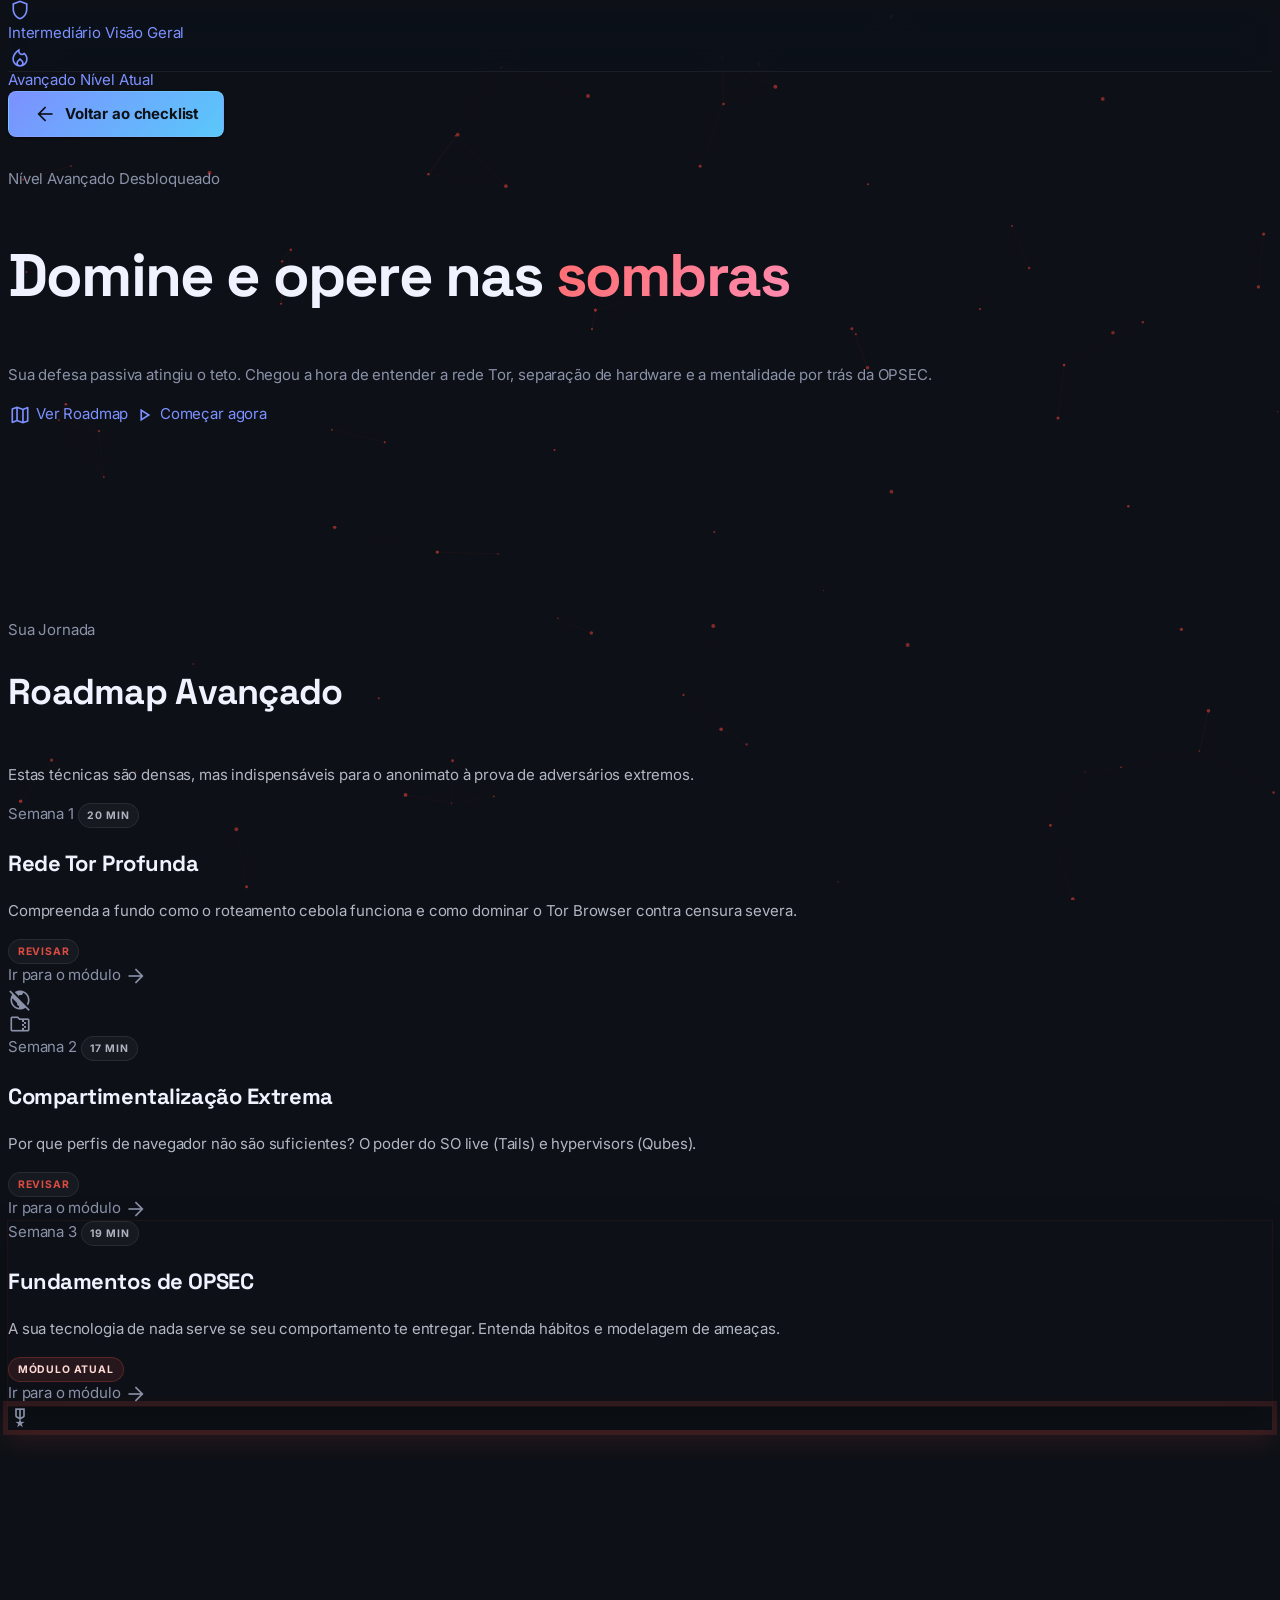
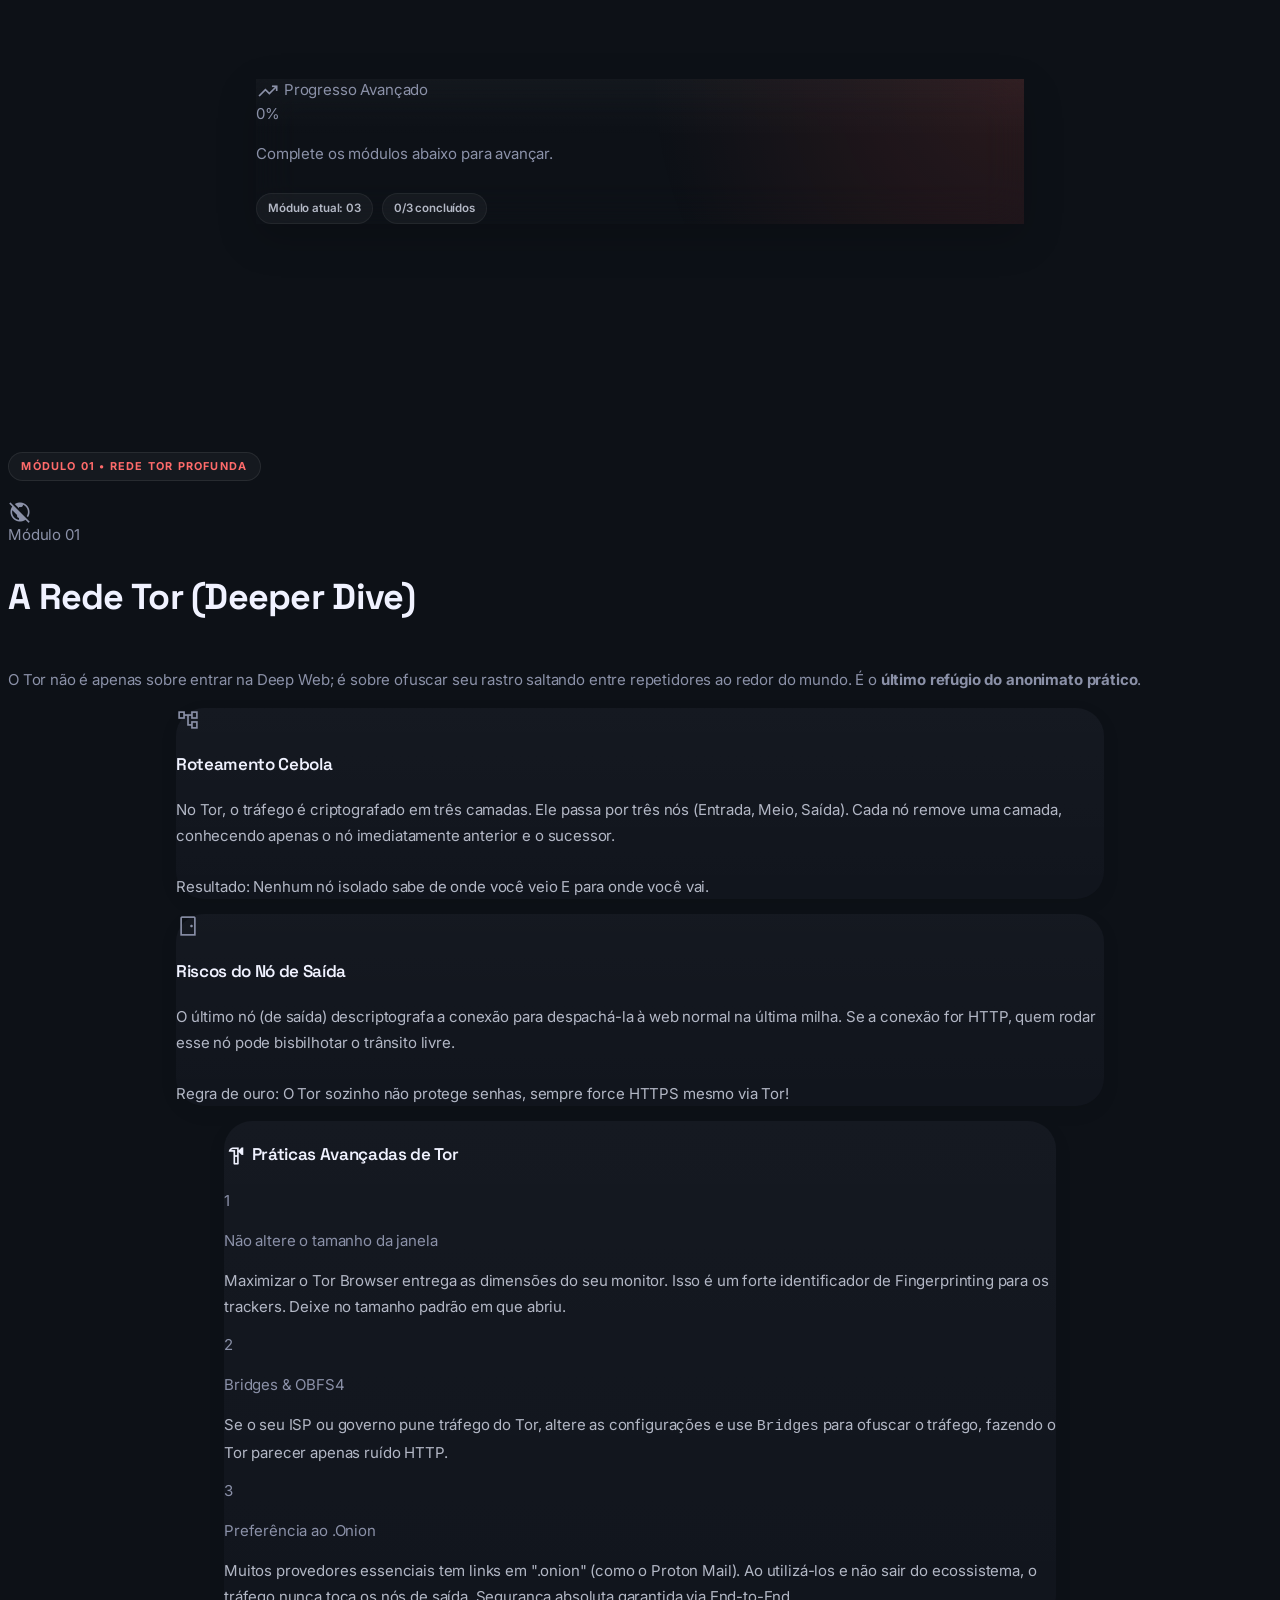
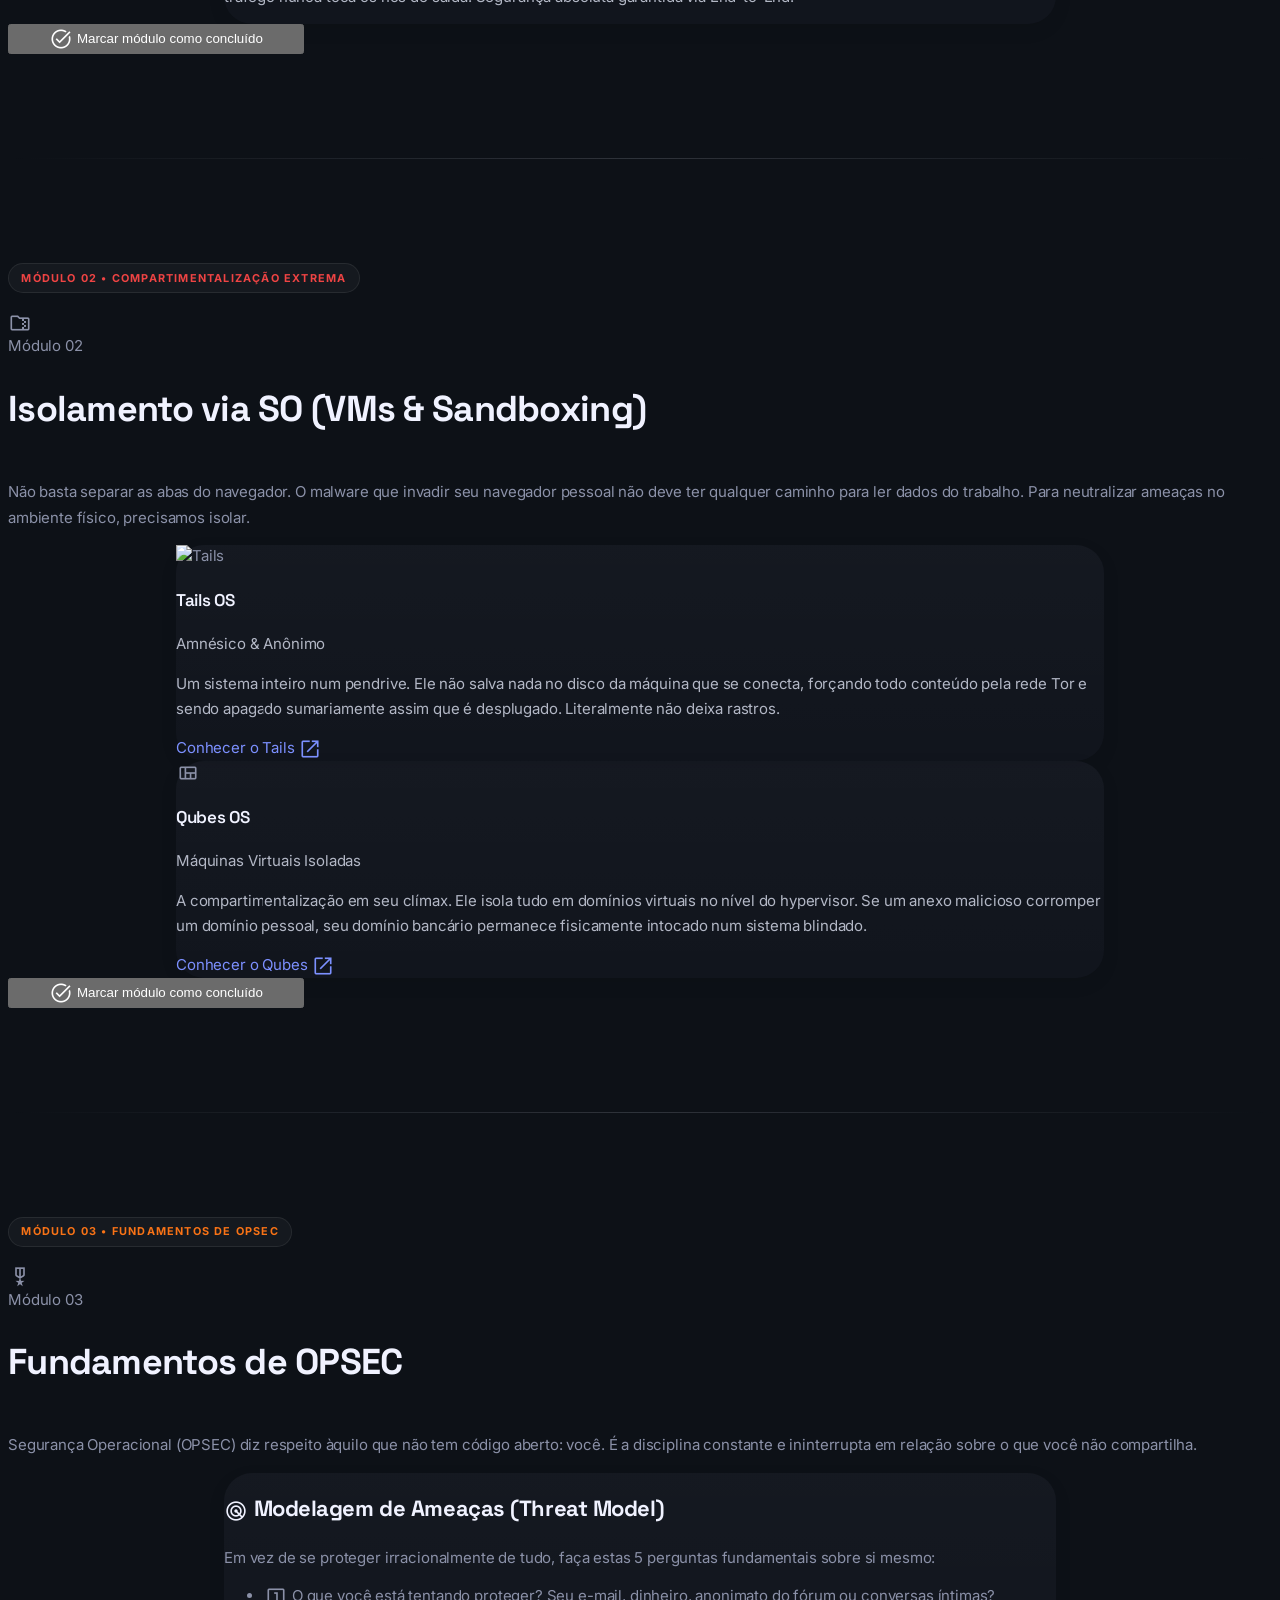
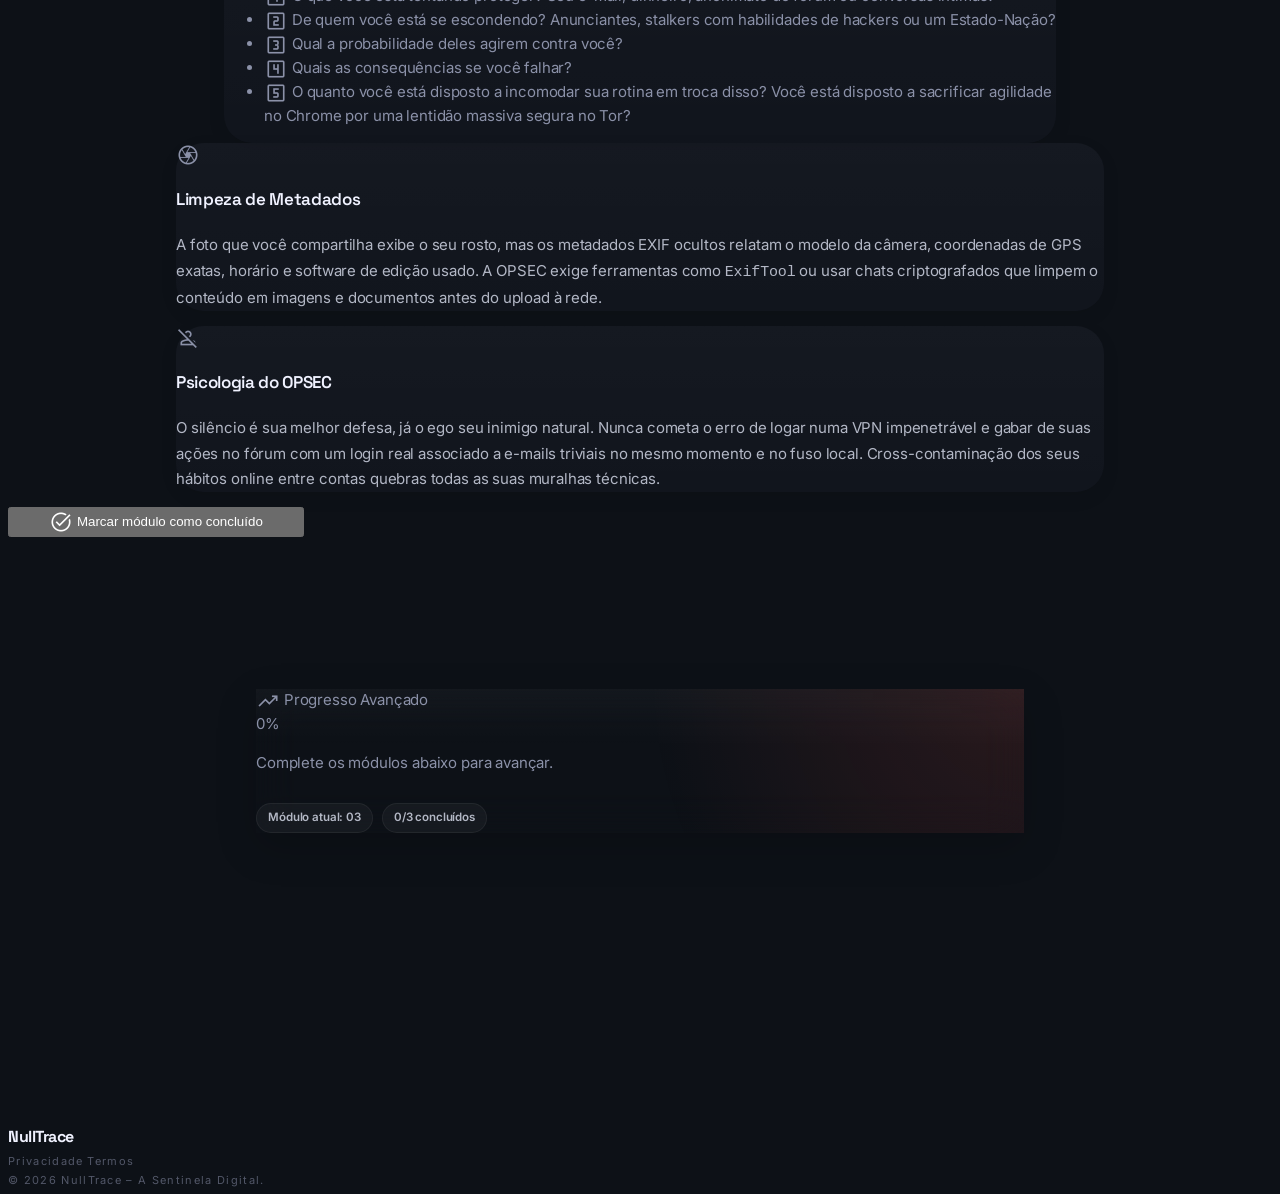
==== commit cacc0a85: "Melhorias na UX" ====
--- a/avancado.html
+++ b/avancado.html
@@ -525,9 +525,9 @@
         </section>
 
         <!-- Final CTA -->
-        <section class="py-20 px-8">
+        <section class="final-cta py-20 px-8" id="final-cta" aria-hidden="true">
             <div class="max-w-3xl mx-auto text-center">
-                <div id="final-banner" class="bg-surface-container rounded-3xl p-10 border border-outline-variant/10 relative overflow-hidden">
+                <div id="final-banner" class="final-banner bg-surface-container rounded-3xl p-10 border border-outline-variant/10 relative overflow-hidden">
                     <div class="absolute top-0 left-1/2 -translate-x-1/2 w-[400px] h-[200px] bg-error/5 rounded-full blur-[80px] pointer-events-none"></div>
                     <div class="relative z-10">
                         <span class="material-symbols-outlined text-error text-5xl mb-4 block">diamond</span>
--- a/css/avancado.css
+++ b/css/avancado.css
@@ -124,13 +124,47 @@
     rgba(24, 30, 45, 0.26);
 }
 
-#final-banner {
+.final-cta {
+  display: none;
+}
+
+.final-cta.is-visible {
+  display: block;
+}
+
+.final-banner {
   border-radius: 1.75rem;
   background:
     linear-gradient(180deg, rgba(255, 255, 255, 0.024), rgba(255, 255, 255, 0.01)),
     rgba(24, 30, 45, 0.3);
   border-color: rgba(255, 255, 255, 0.04);
   box-shadow: 0 6px 18px rgba(0, 0, 0, 0.08);
+  opacity: 0;
+  transform: translateY(28px) scale(0.985);
+  filter: blur(4px);
+  will-change: opacity, transform, filter;
+}
+
+@keyframes final-cta-enter {
+  0% {
+    opacity: 0;
+    transform: translateY(28px) scale(0.98);
+    filter: blur(4px);
+  }
+  60% {
+    opacity: 1;
+    transform: translateY(-4px) scale(1.01);
+    filter: blur(0);
+  }
+  100% {
+    opacity: 1;
+    transform: translateY(0) scale(1);
+    filter: blur(0);
+  }
+}
+
+.final-cta.is-visible .final-banner {
+  animation: final-cta-enter 0.72s cubic-bezier(0.16, 1, 0.3, 1) both;
 }
 
 /* ── Hardening Checklist ──────────────────────────────────────── */
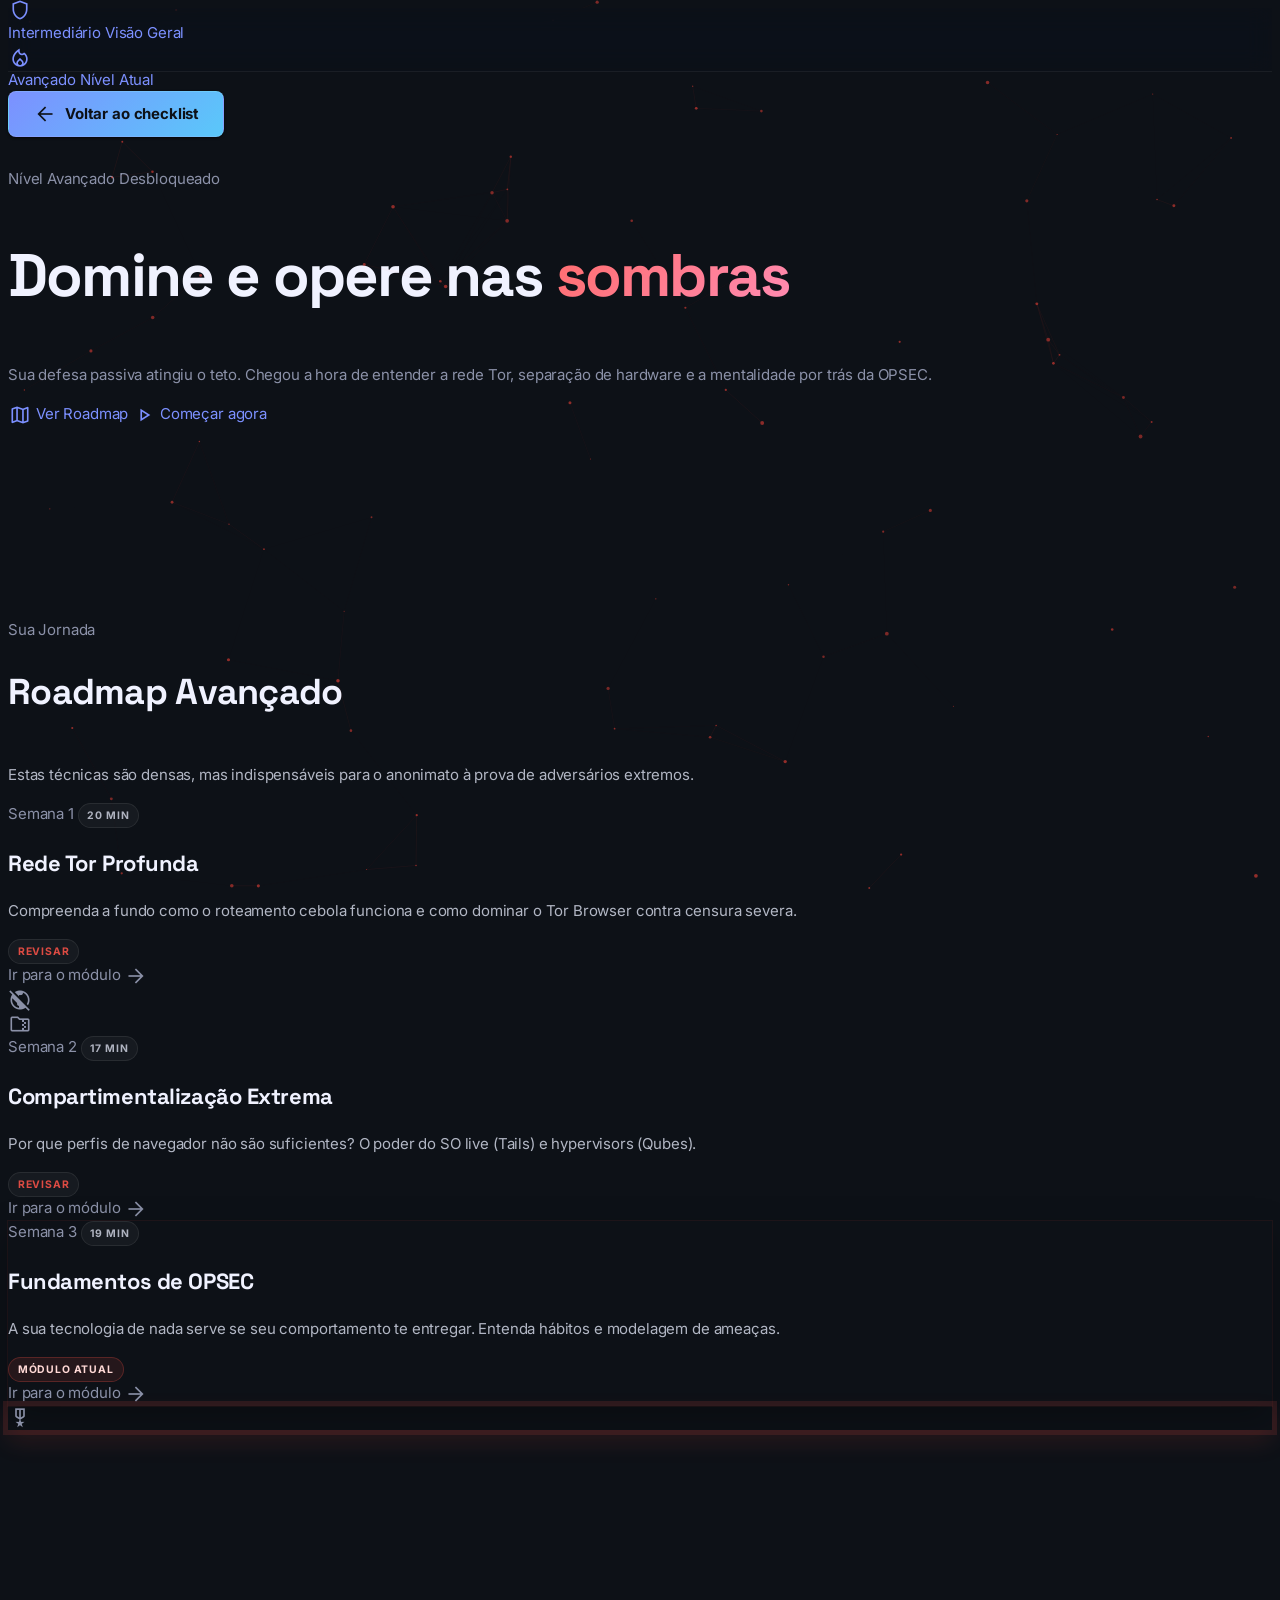
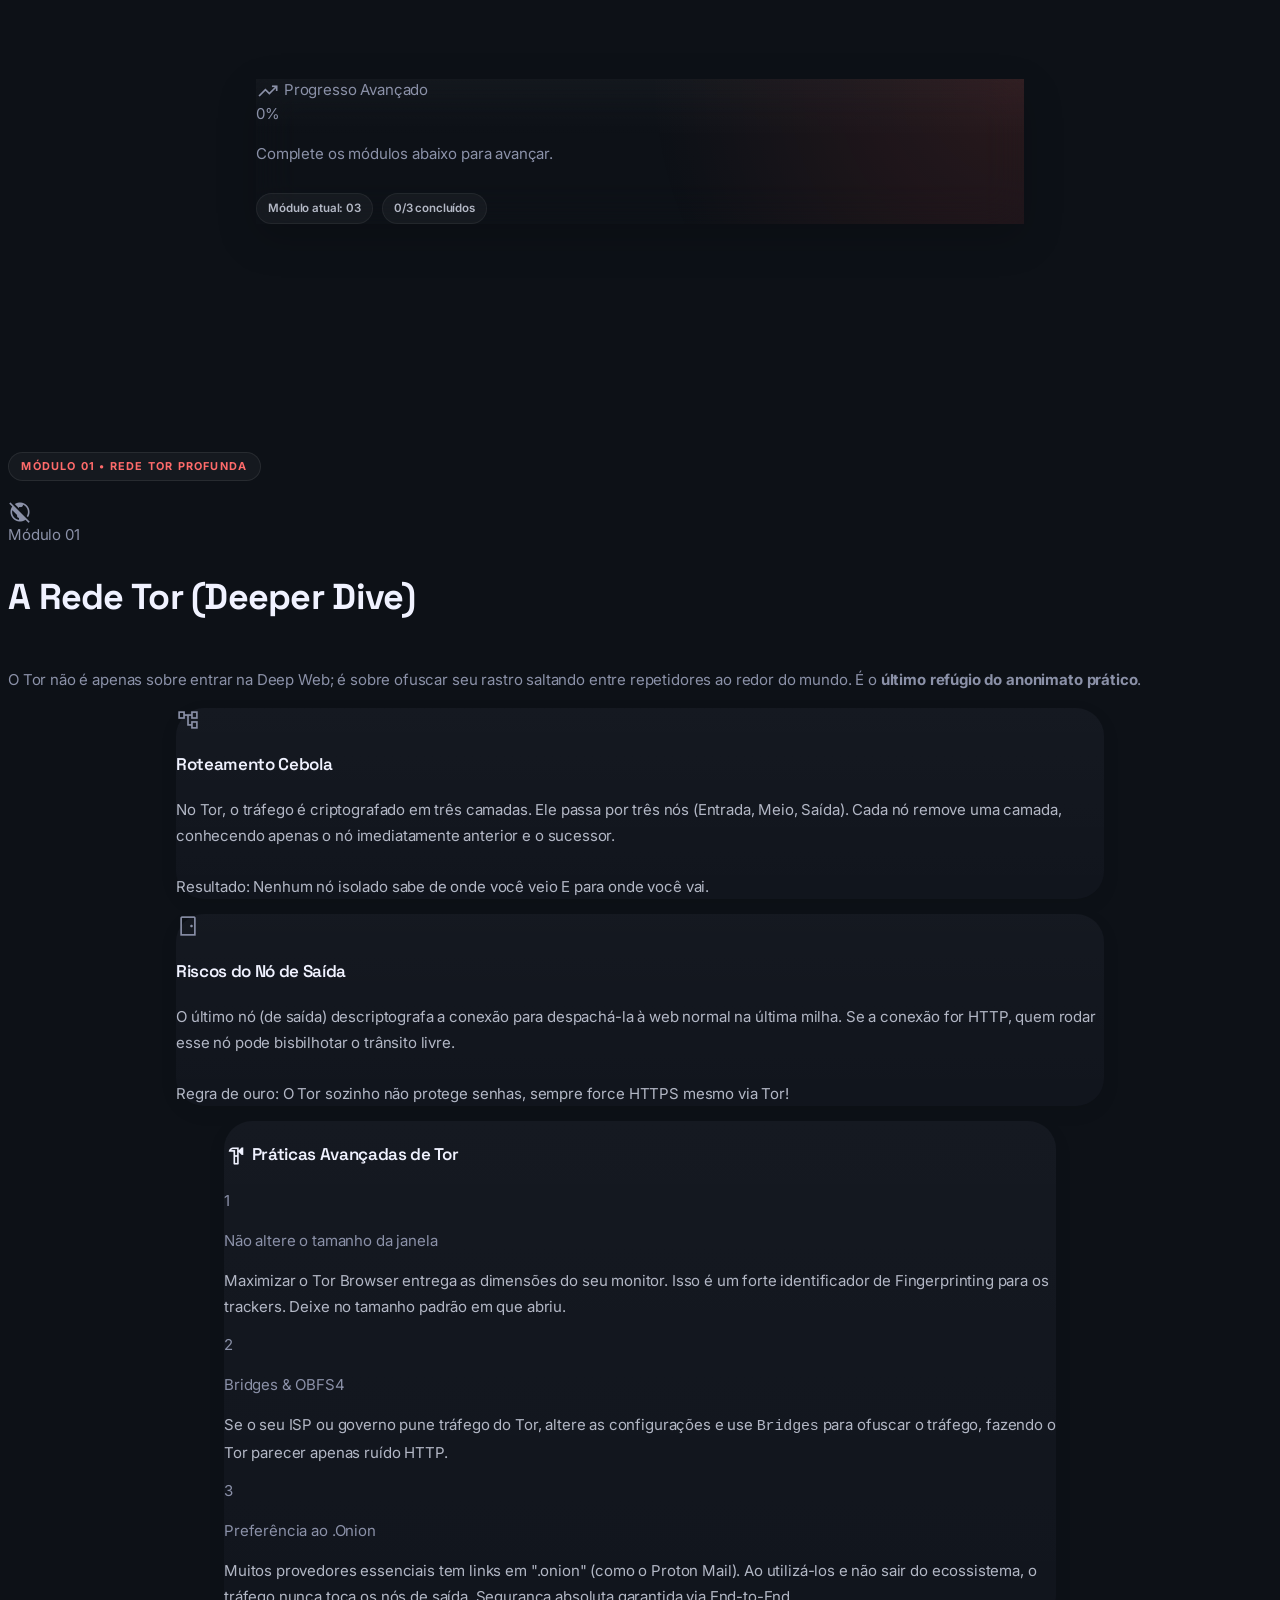
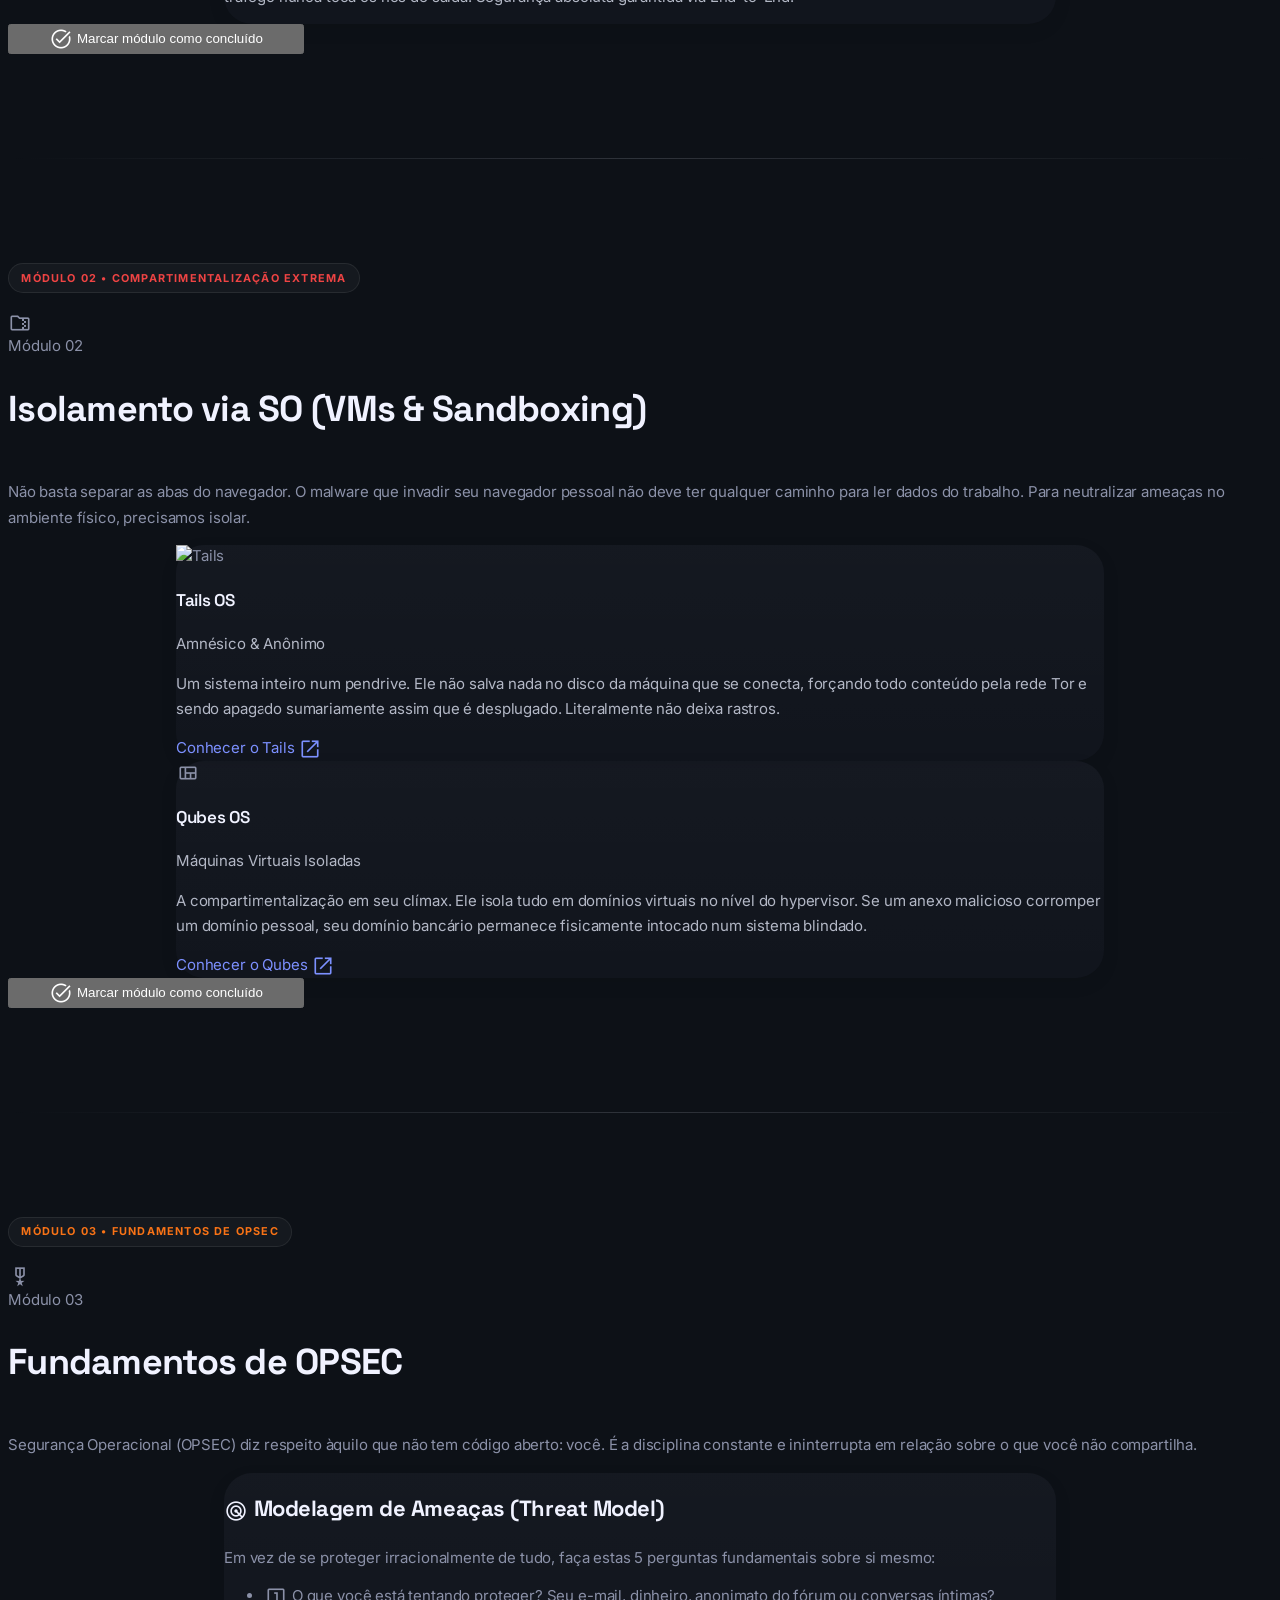
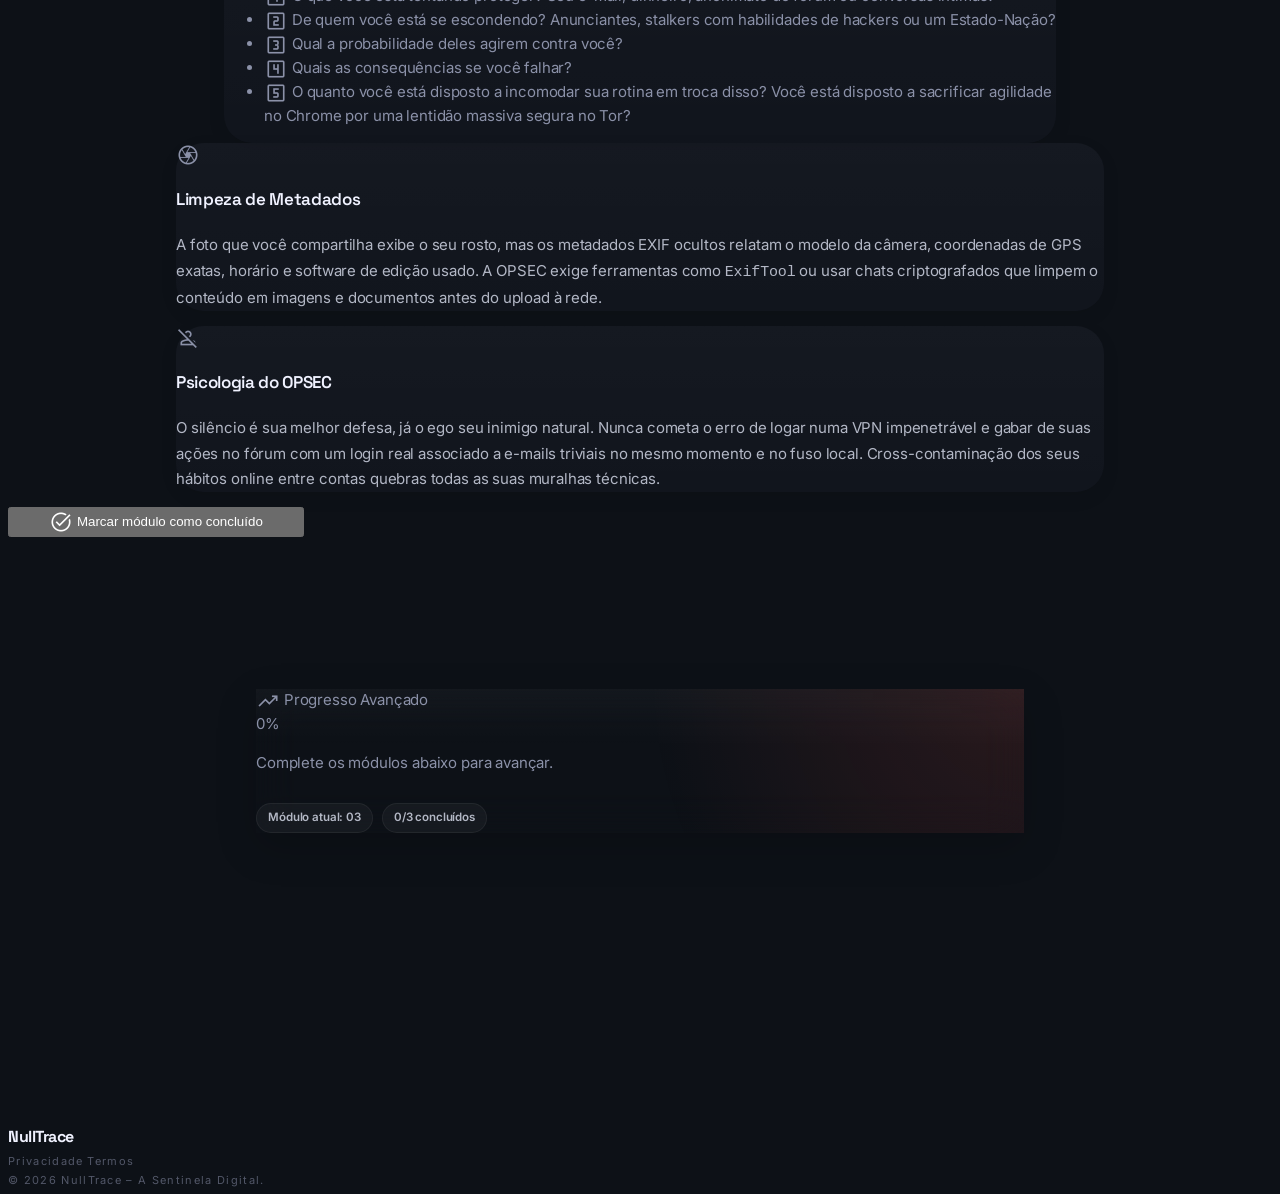
==== commit 310be7e4: "Melhora geral do SEO do site" ====
--- a/avancado.html
+++ b/avancado.html
@@ -3,16 +3,54 @@
 <head>
     <meta charset="utf-8" />
     <meta content="width=device-width, initial-scale=1.0" name="viewport" />
-    <title>Nível Avançado | NullTrace</title>
-    <meta name="description" content="Guia avançado de privacidade digital: Tor, Compartimentalização Extrema e OPSEC Básica." />
+    <title>Nível Avançado | Tor, compartimentalização e OPSEC - NullTrace</title>
+    <meta name="description" content="Guia avançado de privacidade digital com Tor, compartimentalização extrema e fundamentos de OPSEC." />
+    <meta name="robots" content="index, follow, max-image-preview:large, max-snippet:-1, max-video-preview:-1" />
+    <meta name="author" content="NullTrace" />
+    <meta name="application-name" content="NullTrace" />
+    <meta name="apple-mobile-web-app-title" content="NullTrace" />
+    <meta name="theme-color" content="#0e1322" />
+    <meta name="color-scheme" content="dark" />
+    <link rel="canonical" href="https://joaa0.github.io/NullTrace/avancado.html" />
     <link rel="icon" type="image/svg+xml" href="favicon.svg" />
     <link rel="alternate icon" type="image/png" href="favicon-32.png" />
+    <link rel="preconnect" href="https://fonts.googleapis.com" />
+    <link rel="preconnect" href="https://fonts.gstatic.com" crossorigin />
     <script src="https://cdn.tailwindcss.com?plugins=forms,container-queries"></script>
-    <link href="https://fonts.googleapis.com/css2?family=Space+Grotesk:wght@300;400;500;600;700&family=Inter:wght@300;400;500;600&display=swap" rel="stylesheet" />
-    <link href="https://fonts.googleapis.com/css2?family=Material+Symbols+Outlined:wght,FILL@100..700,0..1&display=swap" rel="stylesheet" />
+    <link href="https://fonts.googleapis.com/css2?family=Space+Grotesk:wght@300;400;500;600;700&amp;family=Inter:wght@300;400;500;600&amp;display=swap" rel="stylesheet" />
+    <link href="https://fonts.googleapis.com/css2?family=Material+Symbols+Outlined:wght,FILL@100..700,0..1&amp;display=swap" rel="stylesheet" />
     <script src="js/tailwind-config.js"></script>
     <link rel="stylesheet" href="css/style.css">
     <link rel="stylesheet" href="css/avancado.css">
+    <meta property="og:type" content="website" />
+    <meta property="og:site_name" content="NullTrace" />
+    <meta property="og:title" content="Nível Avançado | Tor, compartimentalização e OPSEC - NullTrace" />
+    <meta property="og:description" content="Guia avançado de privacidade digital com Tor, compartimentalização extrema e fundamentos de OPSEC." />
+    <meta property="og:url" content="https://joaa0.github.io/NullTrace/avancado.html" />
+    <meta property="og:image" content="https://joaa0.github.io/NullTrace/images/og-nulltrace.png" />
+    <meta property="og:image:type" content="image/png" />
+    <meta property="og:image:width" content="1200" />
+    <meta property="og:image:height" content="630" />
+    <meta property="og:image:alt" content="NullTrace, nível avançado de privacidade digital em tema escuro" />
+    <meta name="twitter:card" content="summary_large_image" />
+    <meta name="twitter:title" content="Nível Avançado | Tor, compartimentalização e OPSEC - NullTrace" />
+    <meta name="twitter:description" content="Guia avançado de privacidade digital com Tor, compartimentalização extrema e fundamentos de OPSEC." />
+    <meta name="twitter:image" content="https://joaa0.github.io/NullTrace/images/og-nulltrace.png" />
+    <script type="application/ld+json">
+    {
+      "@context": "https://schema.org",
+      "@type": "WebPage",
+      "name": "Nível Avançado | Tor, compartimentalização e OPSEC - NullTrace",
+      "url": "https://joaa0.github.io/NullTrace/avancado.html",
+      "description": "Guia avançado de privacidade digital com Tor, compartimentalização extrema e fundamentos de OPSEC.",
+      "inLanguage": "pt-BR",
+      "isPartOf": {
+        "@type": "WebSite",
+        "name": "NullTrace",
+        "url": "https://joaa0.github.io/NullTrace/"
+      }
+    }
+    </script>
 </head>
 <body class="selection:bg-error-container selection:text-white bg-[#0e1322] text-slate-50 min-h-screen flex flex-col">
 
